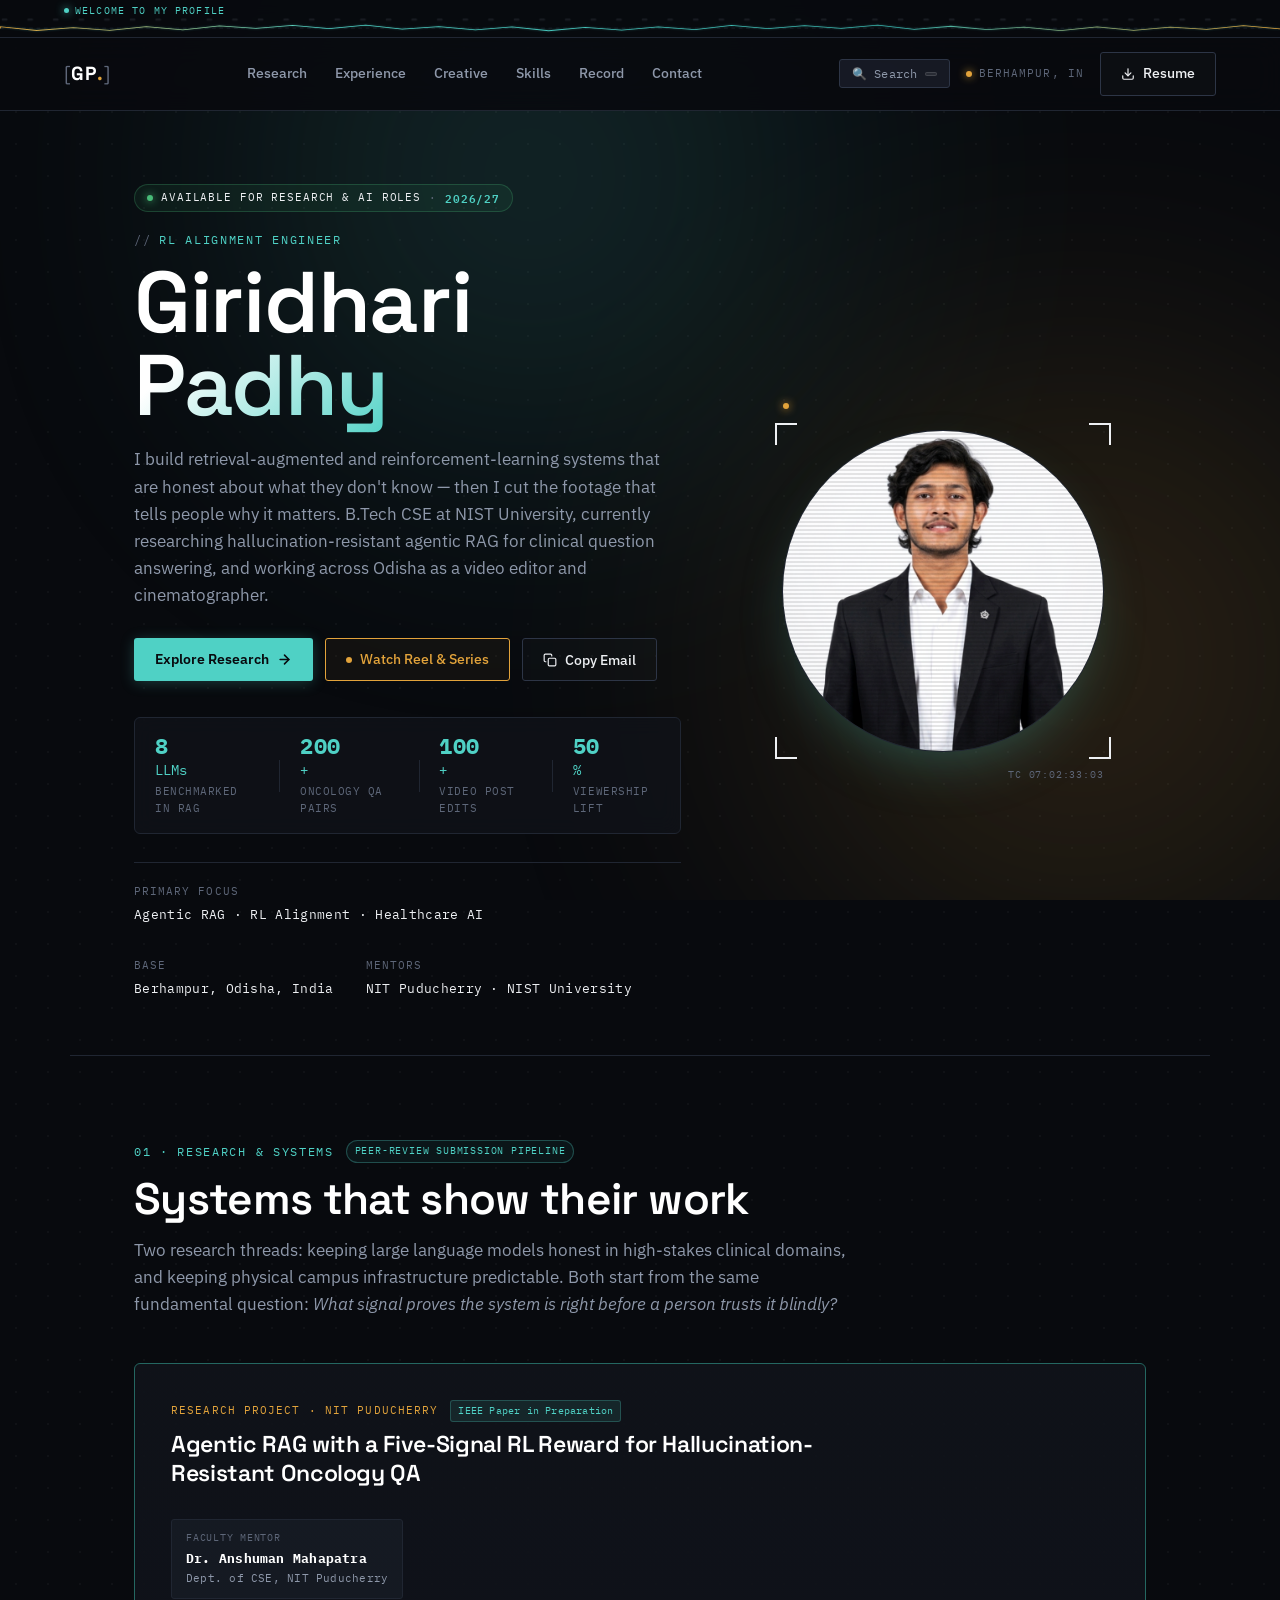
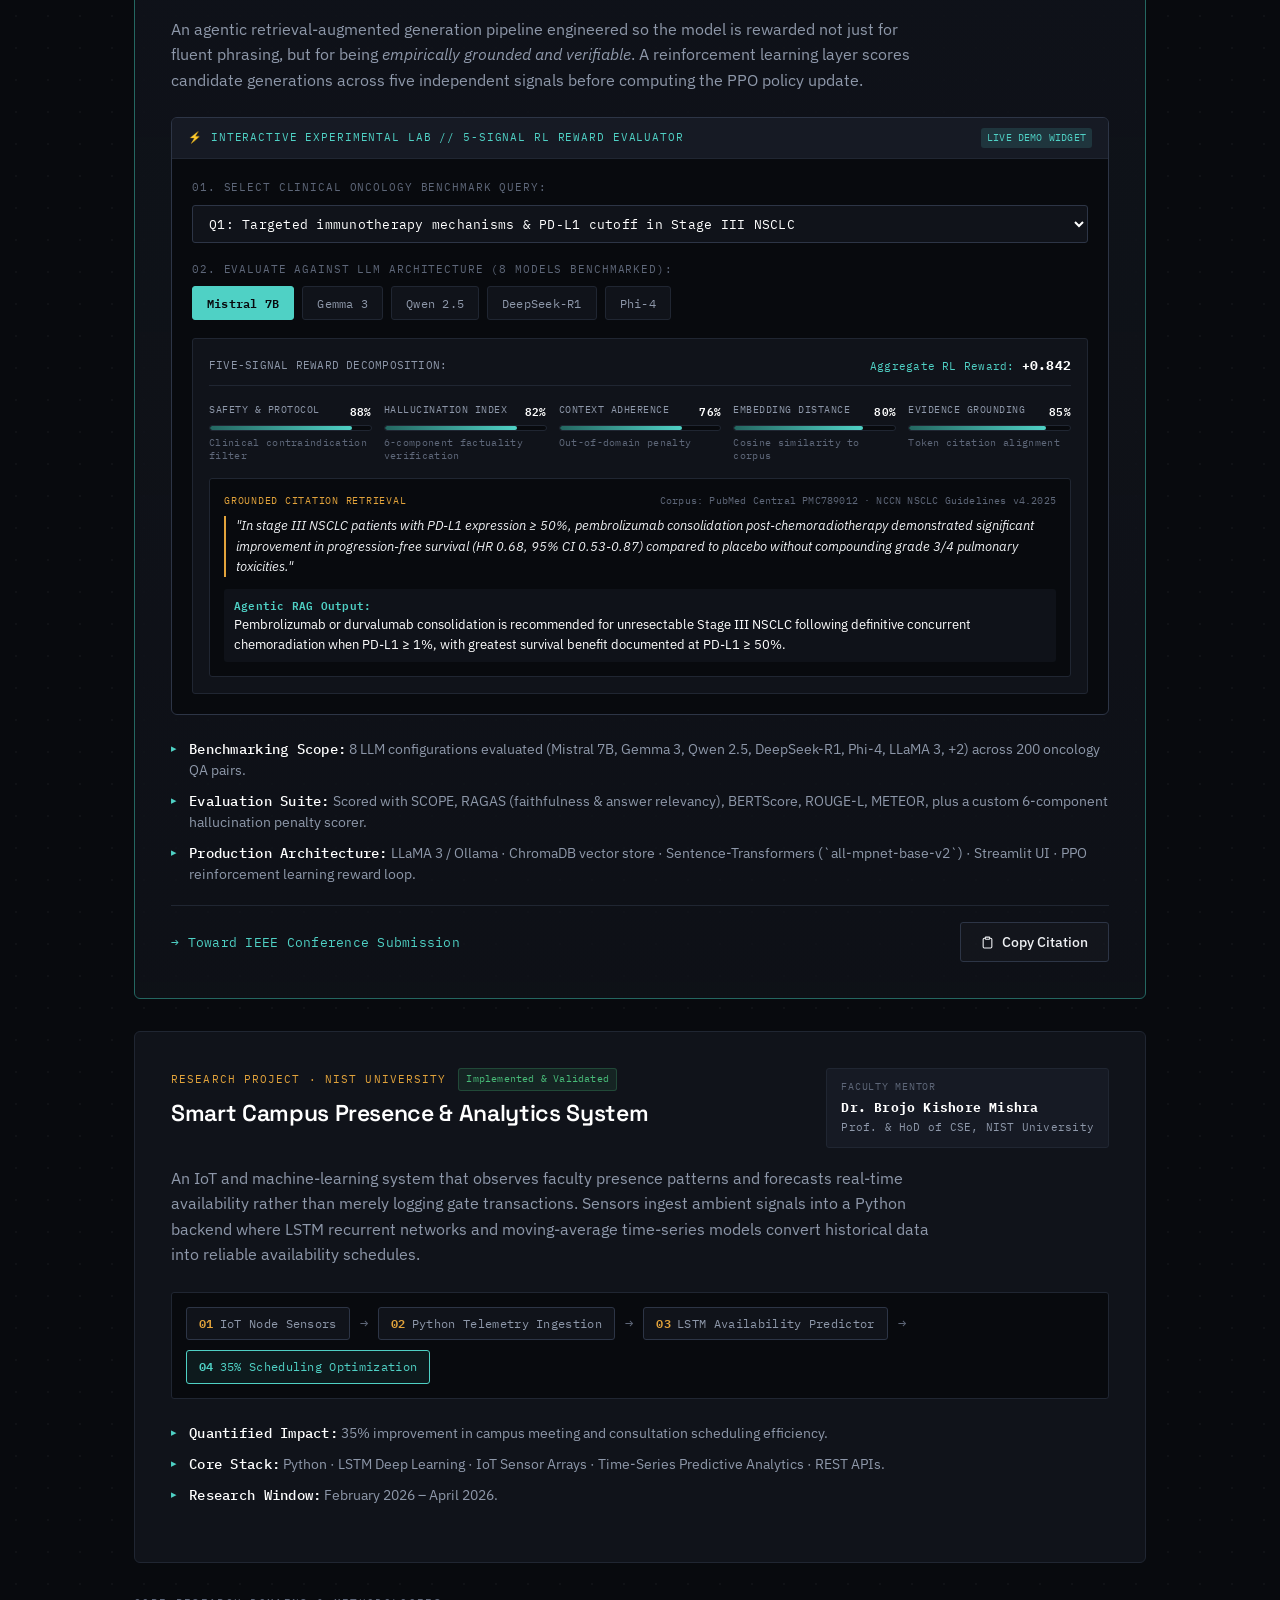
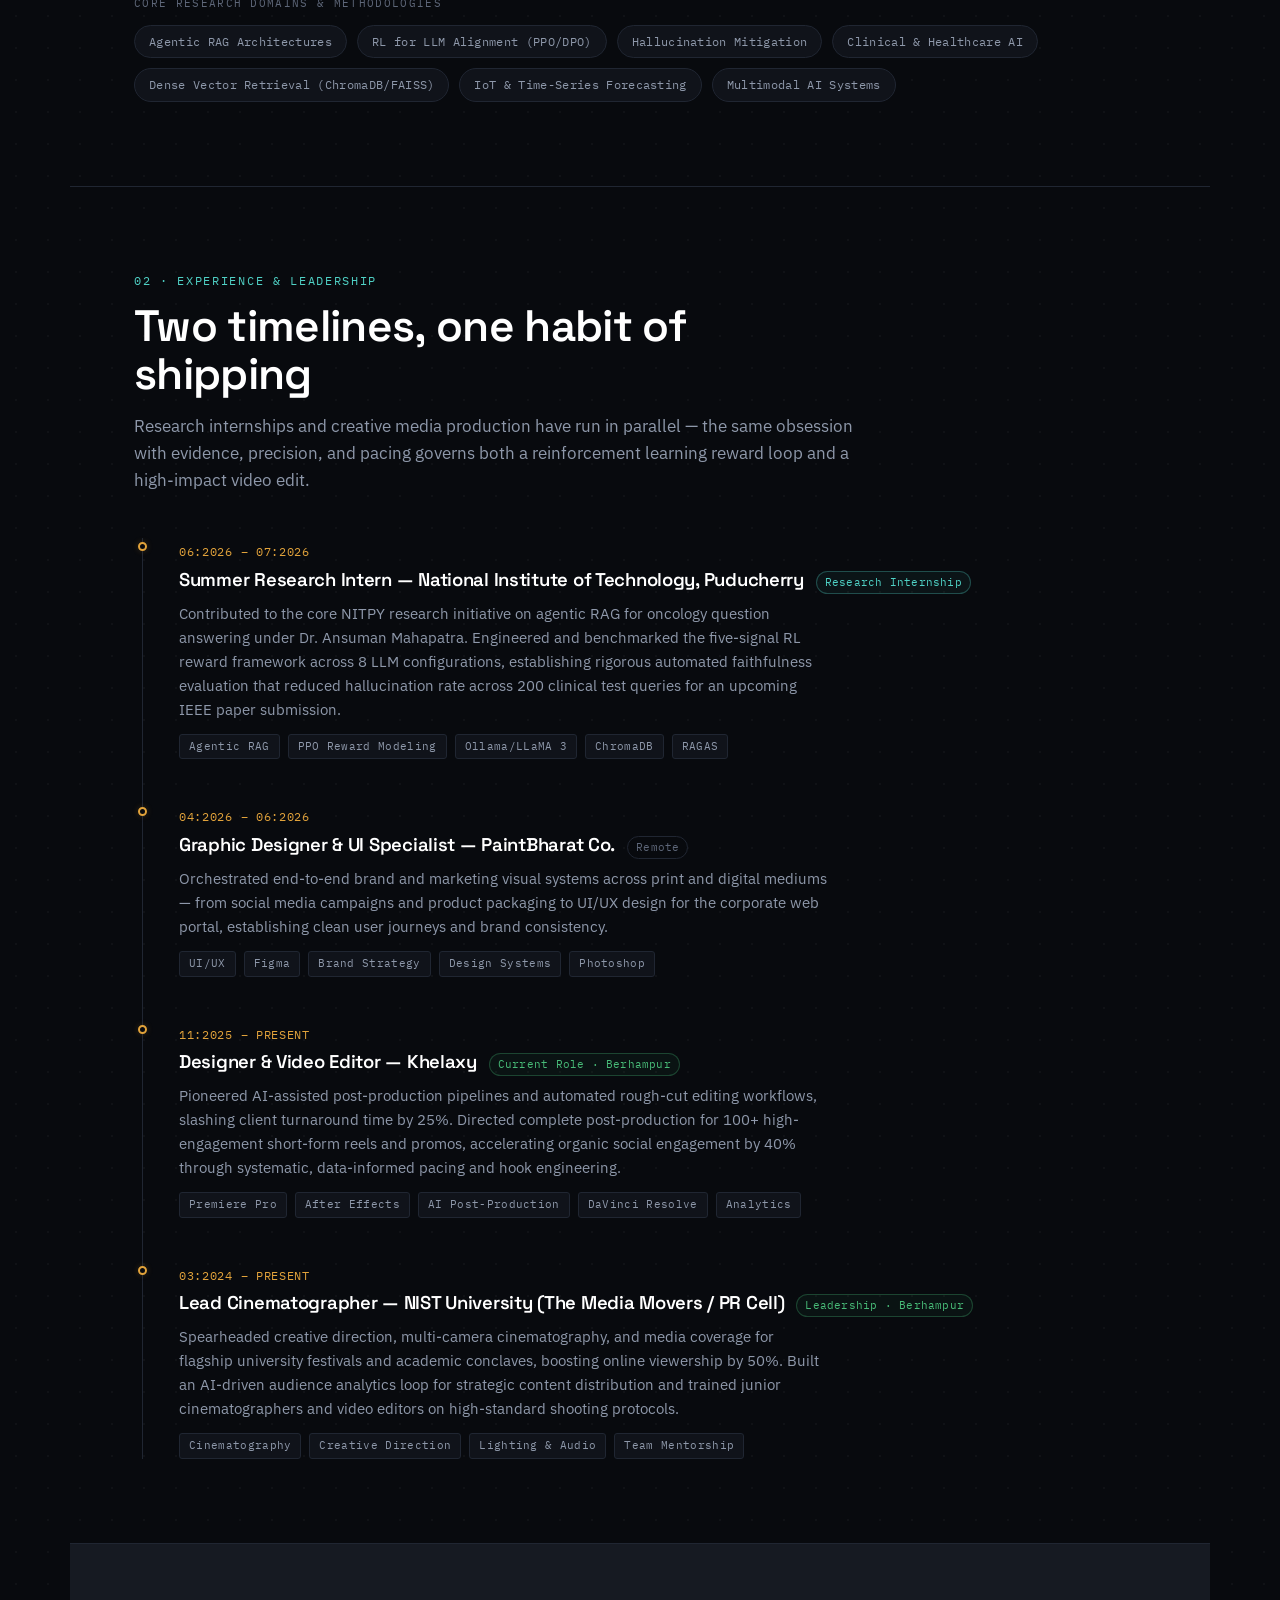
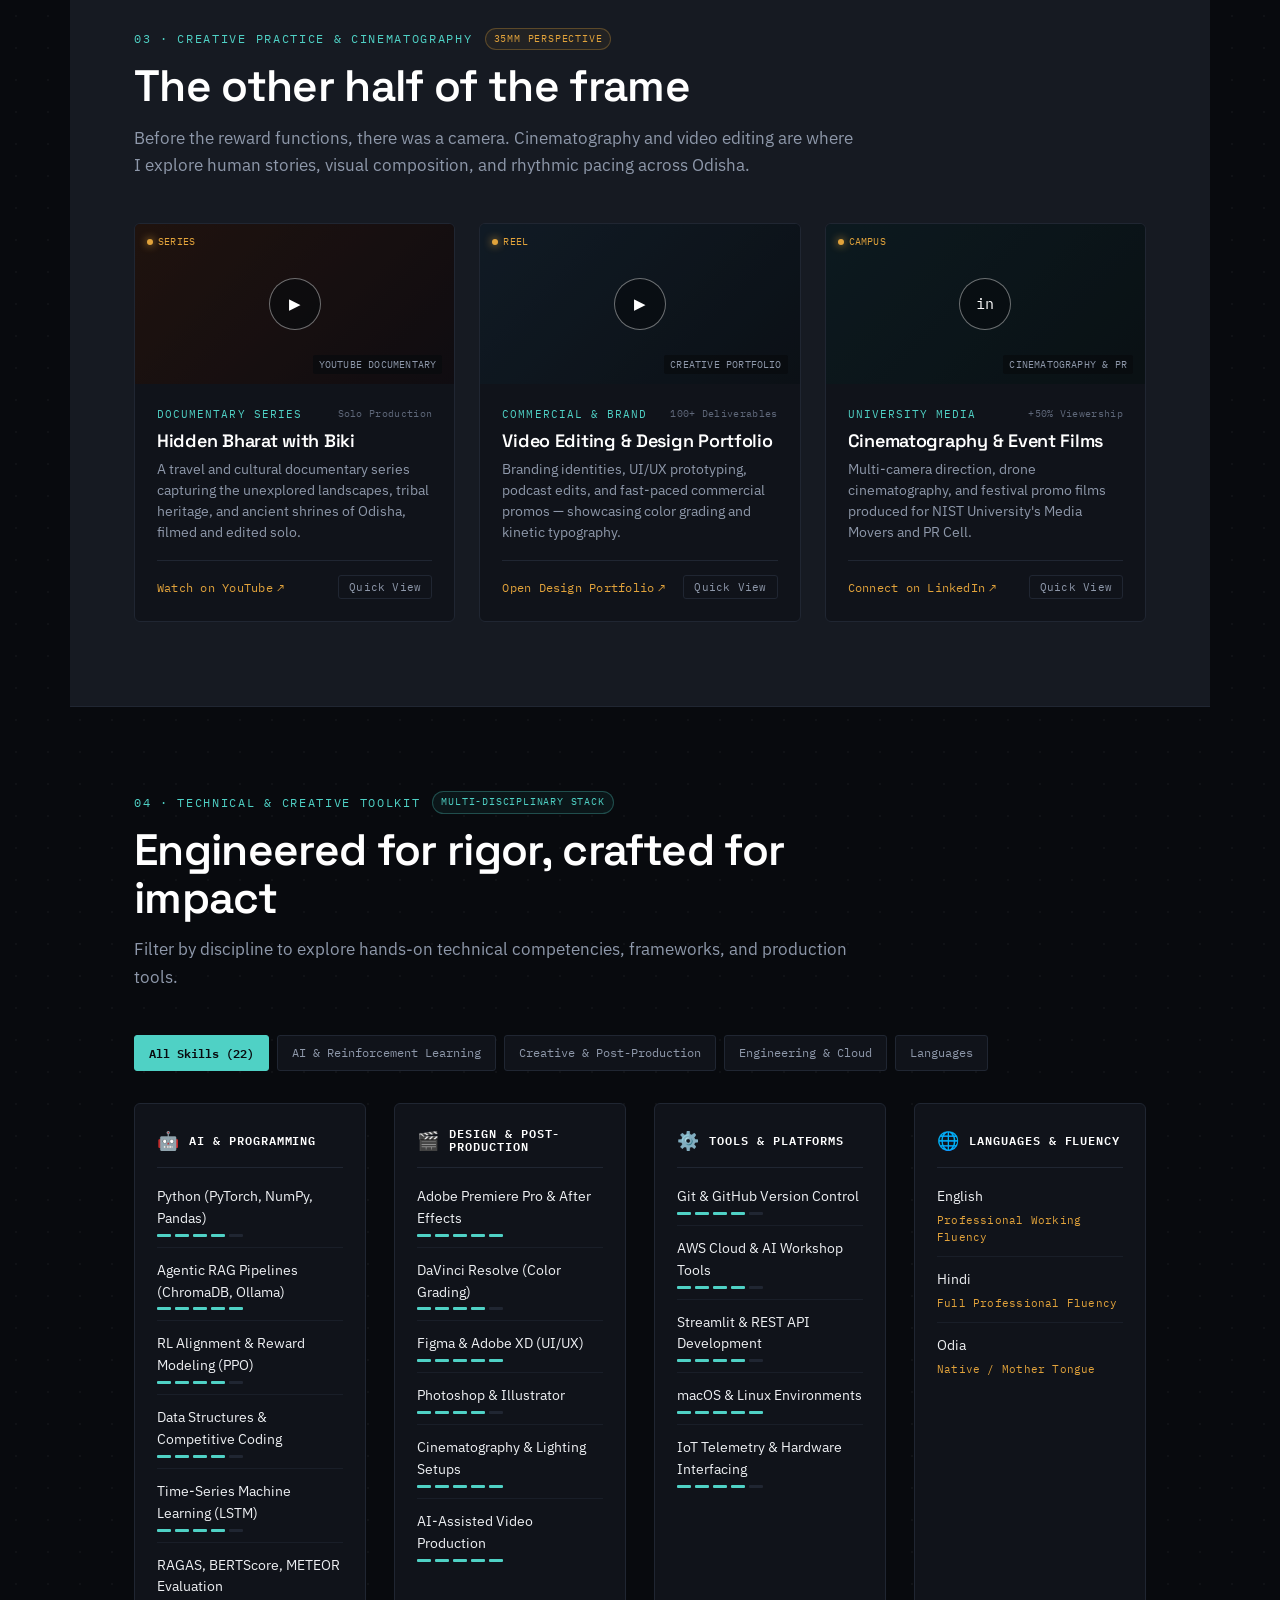
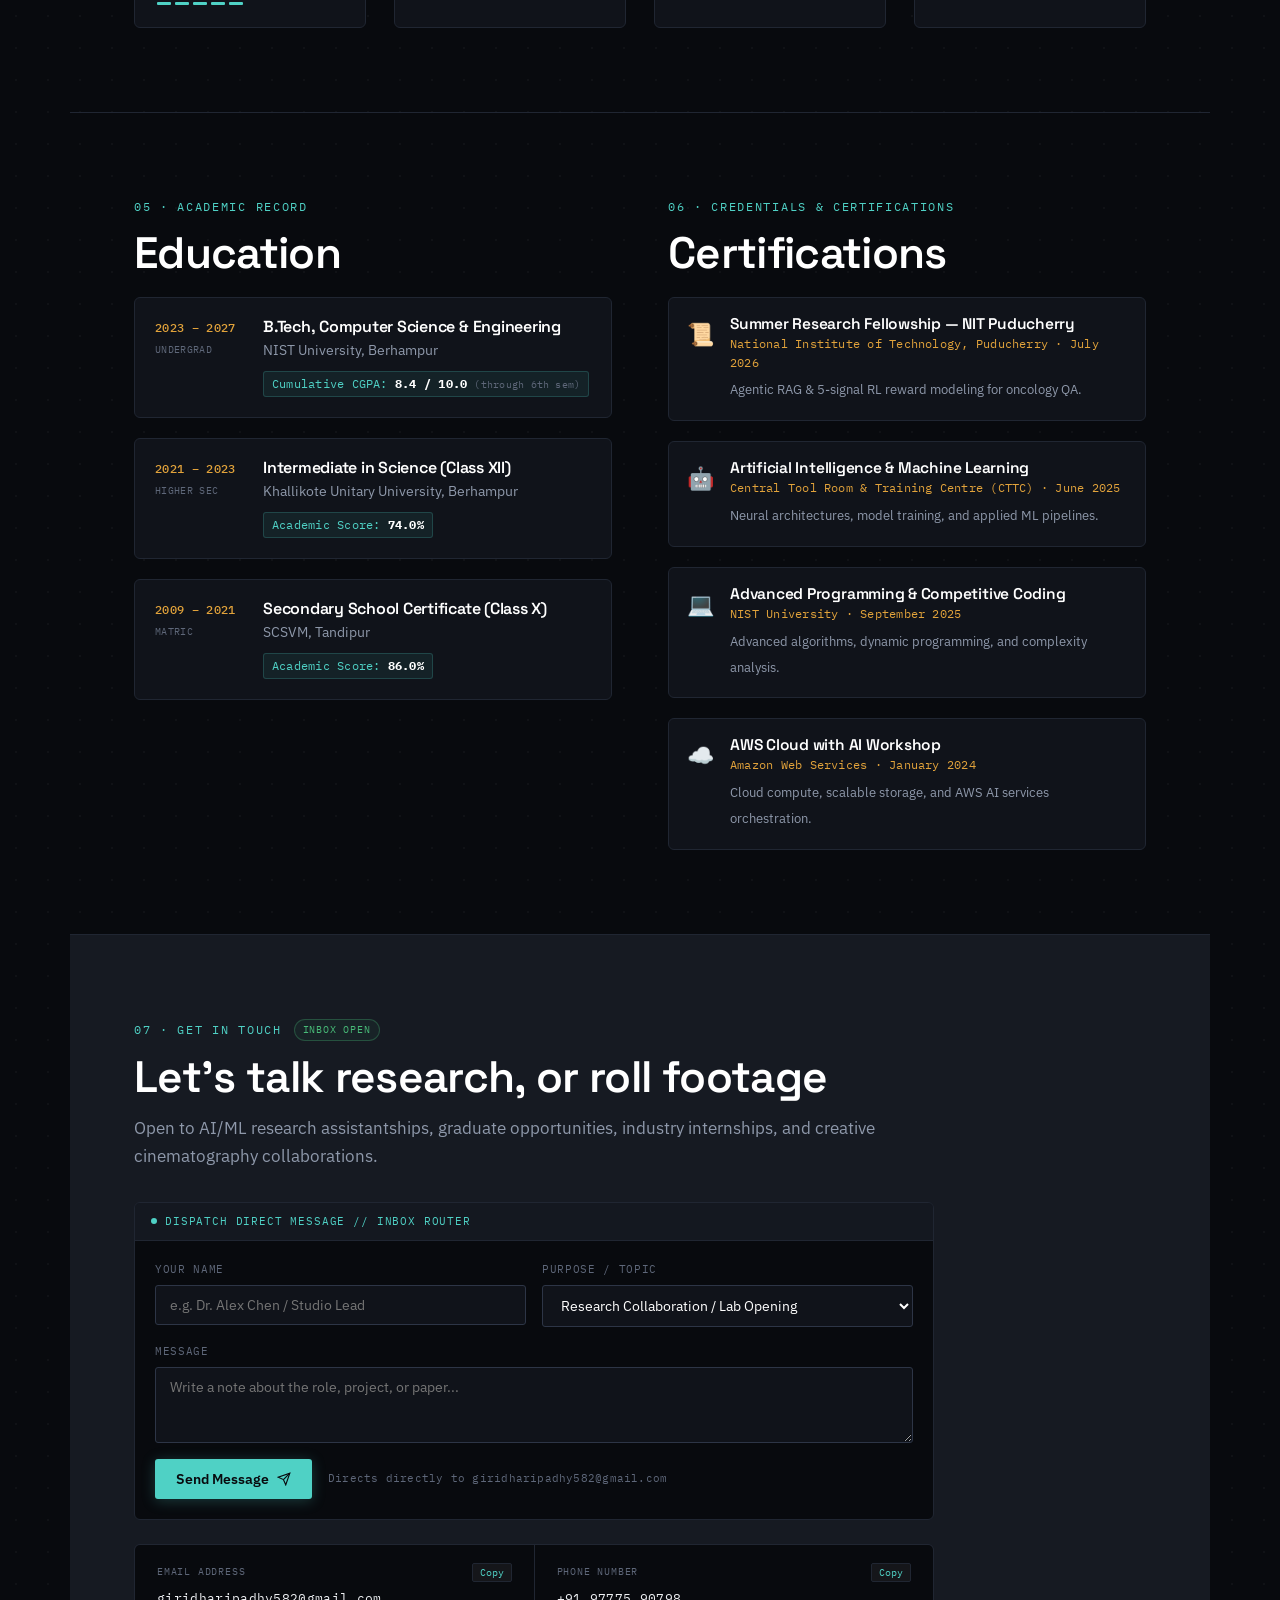
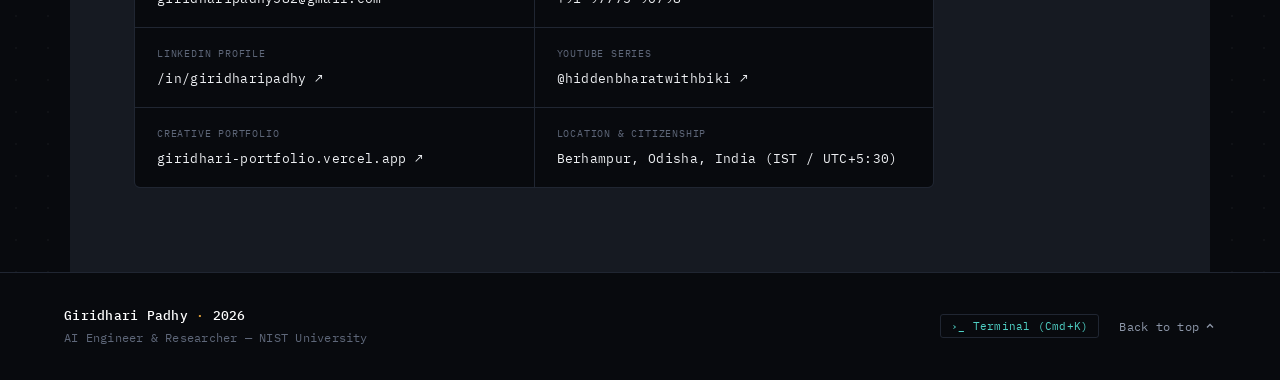
==== index.html @ f5f139c8 "Update index.html" ====
<!DOCTYPE html>
<html lang="en">
<head>
<meta charset="UTF-8">
<meta name="viewport" content="width=device-width, initial-scale=1.0">
<title>Giridhari Padhy — Agentic AI Researcher &amp; Visual Storyteller</title>
<meta name="description" content="Giridhari Padhy is an AI Researcher specializing in Hallucination-Resistant Agentic RAG and Reinforcement Learning alignment for oncology QA, alongside work as a cinematographer and video editor across Odisha.">
<meta name="keywords" content="Giridhari Padhy, AI Researcher, Agentic RAG, Reinforcement Learning, Oncology QA, Hallucination Resistance, Cinematographer, Video Editor, Hidden Bharat with Biki, NIST University, NIT Puducherry">
<meta name="author" content="Giridhari Padhy">

<!-- OpenGraph / Social Sharing -->
<meta property="og:type" content="website">
<meta property="og:title" content="Giridhari Padhy — AI Researcher &amp; Visual Storyteller">
<meta property="og:description" content="Agentic RAG & RL Alignment for Healthcare AI · Cinematography & Video Post-Production.">
<meta property="og:url" content="https://giridhari-portfolio.vercel.app/">
<meta property="og:image" content="assets/profile.jpg">

<!-- Twitter Card -->
<meta name="twitter:card" content="summary_large_image">
<meta name="twitter:title" content="Giridhari Padhy — AI Researcher &amp; Visual Storyteller">
<meta name="twitter:description" content="Agentic RAG & RL Alignment for Healthcare AI · Cinematography & Video Post-Production.">
<meta name="twitter:image" content="assets/profile.jpg">

<!-- SVG Favicon (Cinema Reel x Signal Wave Monogram) -->
<link rel="icon" type="image/svg+xml" href="data:image/svg+xml,%3Csvg xmlns='http://www.w3.org/2000/svg' viewBox='0 0 32 32'%3E%3Crect width='32' height='32' rx='6' fill='%230A0C10'/%3E%3Ccircle cx='16' cy='16' r='11' stroke='%23E2A33B' stroke-width='1.5' fill='none' stroke-dasharray='3 2'/%3E%3Cpath d='M8 16 Q12 8 16 16 T24 16' fill='none' stroke='%234FD1C5' stroke-width='2' stroke-linecap='round'/%3E%3Ccircle cx='16' cy='16' r='3' fill='%23E2A33B'/%3E%3C/svg%3E">

<link rel="preconnect" href="https://fonts.googleapis.com">
<link rel="preconnect" href="https://fonts.gstatic.com" crossorigin>
<link href="https://fonts.googleapis.com/css2?family=Space+Grotesk:wght@400;500;600;700&family=IBM+Plex+Sans:wght@400;500;600&family=IBM+Plex+Mono:wght@400;500;600&display=swap" rel="stylesheet">
<link rel="stylesheet" href="styles.css">

<!-- Structured Data (Schema.org Person) -->
<script type="application/ld+json">
{
  "@context": "https://schema.org",
  "@type": "Person",
  "name": "Giridhari Padhy",
  "jobTitle": "AI Researcher & Visual Storyteller",
  "affiliation": {
    "@type": "CollegeOrUniversity",
    "name": "NIST University"
  },
  "alumniOf": "NIST University",
  "url": "https://giridhari-portfolio.vercel.app/",
  "sameAs": [
    "https://linkedin.com/in/giridharipadhy",
    "https://youtube.com/@hiddenbharatwithbiki",
    "https://giridhari-portfolio.vercel.app/"
  ],
  "knowsAbout": [
    "Agentic RAG",
    "Reinforcement Learning from Human/Rule Feedback",
    "Trustworthy AI",
    "Clinical Question Answering",
    "Cinematography",
    "Video Post-Production"
  ]
}
</script>
</head>
<body>

<!-- ===== AMBIENT BACKGROUND GLOW ===== -->
<div class="ambient-glow" aria-hidden="true">
  <div class="glow-orb glow-orb--signal"></div>
  <div class="glow-orb glow-orb--reel"></div>
</div>

<!-- ===== SIGNAL STRIP (film-strip x RL reward-signal) ===== -->
<div class="signalstrip" aria-hidden="true" title="Real-time 5-signal RL reward waveform">
  <div class="signal-hud-meta mono">
    <span class="hud-live-tag"><span class="hud-pulse"></span> Welcome to My profile </span>
    <span class="hud-freq" id="hudFreq"></span>
  </div>
  <svg viewBox="0 0 1400 44" preserveAspectRatio="none" id="signalSvg">
    <defs>
      <linearGradient id="sigGrad" x1="0" y1="0" x2="1" y2="0">
        <stop offset="0%" stop-color="#E2A33B"/>
        <stop offset="25%" stop-color="#4FD1C5"/>
        <stop offset="70%" stop-color="#38B2AC"/>
        <stop offset="100%" stop-color="#E2A33B"/>
      </linearGradient>
      <pattern id="filmPerforations" width="28" height="8" patternUnits="userSpaceOnUse">
        <rect x="2" y="1" width="6" height="5" rx="1" fill="#23272F" />
      </pattern>
    </defs>
    <rect x="0" y="0" width="1400" height="8" fill="url(#filmPerforations)" opacity="0.6"/>
    <line x1="0" y1="24" x2="1400" y2="24" class="signal-base"/>
    <path id="signalPath" class="signal-wave" d=""/>
  </svg>
</div>

<!-- ===== NAV ===== -->
<header class="nav" id="mainNav">
  <a href="#top" class="nav-mark">
    <span class="mark-brackets">[</span>GP<span class="nav-mark-dot">.</span><span class="mark-brackets">]</span>
  </a>
  <nav class="nav-links" id="navLinks" aria-label="Main Navigation">
    <a href="#research" class="nav-link">Research</a>
    <a href="#experience" class="nav-link">Experience</a>
    <a href="#creative" class="nav-link">Creative</a>
    <a href="#skills" class="nav-link">Skills</a>
    <a href="#education" class="nav-link">Record</a>
    <a href="#contact" class="nav-link">Contact</a>
  </nav>
  <div class="nav-right">
    <button class="terminal-trigger-btn mono" id="openTerminalBtn" aria-label="Open Command Console (Cmd+K)">
      <span class="term-icon">🔍</span> <span class="term-label">Search</span> <kbd class="kbd-badge"></kbd>
    </button>
    <div class="rec-tag"><span class="rec-dot"></span>BERHAMPUR, IN</div>
    <a class="btn btn-ghost" id="resumeBtn" href="assets/Giridhari_Padhy_Resume.pdf" download="Giridhari_Padhy_Resume.pdf">
      <svg width="14" height="14" viewBox="0 0 24 24" fill="none" stroke="currentColor" stroke-width="2" stroke-linecap="round" stroke-linejoin="round" class="btn-icon"><path d="M21 15v4a2 2 0 0 1-2 2H5a2 2 0 0 1-2-2v-4"/><polyline points="7 10 12 15 17 10"/><line x1="12" y1="15" x2="12" y2="3"/></svg>
      Resume
    </a>
  </div>
  <button class="nav-toggle" id="navToggle" aria-label="Toggle navigation menu" aria-expanded="false">
    <span></span><span></span><span></span>
  </button>
</header>

<main id="top">

  <!-- ===== HERO ===== -->
  <section class="hero">
    <div class="hero-grid">
      <div class="hero-copy reveal">
        <div class="hero-status-pill mono">
          <span class="status-indicator"></span>
          <span>AVAILABLE FOR RESEARCH &amp; AI ROLES</span>
          <span class="pill-divider">·</span>
          <span class="pill-focus">2026/27</span>
        </div>
        
        <p class="eyebrow mono">
          <span class="eyebrow-prefix">//</span> 
          <span id="roleRotator" class="role-rotator">AGENTIC AI RESEARCHER</span>
        </p>

        <h1 class="hero-name">Giridhari<br><span class="hero-name-gradient">Padhy</span></h1>
        
        <p class="hero-bio">
          I build retrieval-augmented and reinforcement-learning systems that are honest about what they don't know —
          then I cut the footage that tells people why it matters. B.Tech CSE at NIST University, currently
          researching hallucination-resistant agentic RAG for clinical question answering, and working across
          Odisha as a video editor and cinematographer.
        </p>

        <div class="hero-actions">
          <a href="#research" class="btn btn-primary">
            <span>Explore Research</span>
            <svg width="15" height="15" viewBox="0 0 24 24" fill="none" stroke="currentColor" stroke-width="2.5" stroke-linecap="round" stroke-linejoin="round"><line x1="5" y1="12" x2="19" y2="12"></line><polyline points="12 5 19 12 12 19"></polyline></svg>
          </a>
          <a href="#creative" class="btn btn-outline">
            <span class="btn-reel-dot"></span>
            <span>Watch Reel &amp; Series</span>
          </a>
          <button class="btn btn-ghost copy-btn" data-copy="giridharipadhy582@gmail.com" aria-label="Copy email address">
            <svg width="14" height="14" viewBox="0 0 24 24" fill="none" stroke="currentColor" stroke-width="2" stroke-linecap="round" stroke-linejoin="round"><rect x="9" y="9" width="13" height="13" rx="2" ry="2"></rect><path d="M5 15H4a2 2 0 0 1-2-2V4a2 2 0 0 1 2-2h9a2 2 0 0 1 2 2v1"></path></svg>
            <span>Copy Email</span>
          </button>
        </div>

        <!-- Key Metrics Strip with Counter Animation -->
        <div class="hero-metrics-bar">
          <div class="metric-card">
            <span class="metric-num mono" data-target="8">0</span><span class="metric-suffix"> LLMs</span>
            <span class="metric-label mono">Benchmarked in RAG</span>
          </div>
          <div class="metric-divider"></div>
          <div class="metric-card">
            <span class="metric-num mono" data-target="200">0</span><span class="metric-suffix">+</span>
            <span class="metric-label mono">Oncology QA Pairs</span>
          </div>
          <div class="metric-divider"></div>
          <div class="metric-card">
            <span class="metric-num mono" data-target="100">0</span><span class="metric-suffix">+</span>
            <span class="metric-label mono">Video Post Edits</span>
          </div>
          <div class="metric-divider"></div>
          <div class="metric-card">
            <span class="metric-num mono" data-target="50">0</span><span class="metric-suffix">%</span>
            <span class="metric-label mono">Viewership Lift</span>
          </div>
        </div>

        <dl class="hero-stats mono">
          <div><dt>Primary Focus</dt><dd>Agentic RAG · RL Alignment · Healthcare AI</dd></div>
          <div><dt>Base</dt><dd>Berhampur, Odisha, India</dd></div>
          <div><dt>Mentors</dt><dd>NIT Puducherry · NIST University</dd></div>
        </dl>
      </div>

      <div class="hero-frame reveal">
        <div class="frame-corners">
          <div class="frame-hud-header mono">
            <span class="hud-rec"><span class="rec-dot"></span></span>
            <span class="hud-iso"></span>
          </div>
          <div class="img-wrapper">
            <img src="assets/profile.jpg" alt="Portrait of Giridhari Padhy — AI Researcher and Cinematographer" width="575" height="580" loading="eager">
            <div class="scanline-overlay" aria-hidden="true"></div>
          </div>
          <span class="corner tl"></span><span class="corner tr"></span>
          <span class="corner bl"></span><span class="corner br"></span>
          <div class="frame-hud-footer mono">
            <span class="frame-tag"></span>
            <span class="frame-timecode" id="heroTimecode">TC 00:24:18:02</span>
          </div>
        </div>
      </div>
    </div>
  </section>

  <!-- ===== RESEARCH ===== -->
  <section id="research" class="section">
    <div class="section-head reveal">
      <div class="badge-row">
        <span class="eyebrow mono">01 · RESEARCH &amp; SYSTEMS</span>
        <span class="hud-pill mono">PEER-REVIEW SUBMISSION PIPELINE</span>
      </div>
      <h2>Systems that show their work</h2>
      <p class="section-lede">
        Two research threads: keeping large language models honest in high-stakes clinical domains, and
        keeping physical campus infrastructure predictable. Both start from the same fundamental question:
        <em>What signal proves the system is right before a person trusts it blindly?</em>
      </p>
    </div>

    <!-- Flagship Project Card with Interactive Lab -->
    <article class="project-card flagship reveal" id="oncologyRagLab">
      <div class="project-head">
        <div>
          <div class="card-tag-row">
            <span class="mono project-kind">RESEARCH PROJECT · NIT PUDUCHERRY</span>
            <span class="status-badge mono">IEEE Paper in Preparation</span>
          </div>
          <h3>Agentic RAG with a Five-Signal RL Reward for Hallucination-Resistant Oncology QA</h3>
        </div>
        <div class="mentor-box mono">
          <span class="mentor-label">Faculty Mentor</span>
          <strong>Dr. Anshuman Mahapatra</strong>
          <span>Dept. of CSE, NIT Puducherry</span>
        </div>
      </div>

      <p class="project-desc">
        An agentic retrieval-augmented generation pipeline engineered so the model is rewarded not just for fluent phrasing,
        but for being <em>empirically grounded and verifiable</em>. A reinforcement learning layer scores candidate generations
        across five independent signals before computing the PPO policy update.
      </p>

      <!-- INTERACTIVE RESEARCH LAB WIDGET -->
      <div class="research-lab-widget" aria-label="Interactive 5-Signal Oncology RAG Simulator">
        <div class="lab-header">
          <div class="lab-title mono">
            <span class="terminal-symbol">⚡</span>
            <span>INTERACTIVE EXPERIMENTAL LAB // 5-SIGNAL RL REWARD EVALUATOR</span>
          </div>
          <span class="lab-badge mono">LIVE DEMO WIDGET</span>
        </div>

        <div class="lab-body">
          <!-- Step 1: Select Clinical Query -->
          <div class="lab-control-group">
            <label for="querySelect" class="lab-label mono">01. Select Clinical Oncology Benchmark Query:</label>
            <div class="select-wrapper">
              <select id="querySelect" class="lab-select mono">
                <option value="nsclc">Q1: Targeted immunotherapy mechanisms & PD-L1 cutoff in Stage III NSCLC</option>
                <option value="folfox">Q2: Comparative neurotoxicity profiles of FOLFOX vs FOLFIRI in Colorectal Cancer</option>
                <option value="brca">Q3: Synthetic lethality and PARP inhibitor sensitivity in BRCA1/2-deficient ovarian cancer</option>
              </select>
            </div>
          </div>

          <!-- Step 2: Select LLM Architecture -->
          <div class="lab-control-group">
            <span class="lab-label mono">02. Evaluate Against LLM Architecture (8 Models Benchmarked):</span>
            <div class="model-tabs" role="tablist" id="modelTabs">
              <button class="model-tab active mono" data-model="mistral" role="tab" aria-selected="true">Mistral 7B</button>
              <button class="model-tab mono" data-model="gemma" role="tab" aria-selected="false">Gemma 3</button>
              <button class="model-tab mono" data-model="qwen" role="tab" aria-selected="false">Qwen 2.5</button>
              <button class="model-tab mono" data-model="deepseek" role="tab" aria-selected="false">DeepSeek-R1</button>
              <button class="model-tab mono" data-model="phi" role="tab" aria-selected="false">Phi-4</button>
            </div>
          </div>

          <!-- Step 3: Real-Time Signal Meters -->
          <div class="signals-eval-container">
            <div class="signals-headline mono">
              <span>FIVE-SIGNAL REWARD DECOMPOSITION:</span>
              <span class="composite-score" id="compositeScore">Aggregate RL Reward: <strong>+0.842</strong></span>
            </div>

            <div class="signal-grid mono" id="signalsGrid">
              <div class="signal-chip" data-sig="safety">
                <div class="sig-meta">
                  <span class="signal-label">Safety &amp; Protocol</span>
                  <span class="sig-val" id="val-safety">88%</span>
                </div>
                <span class="signal-bar"><i id="bar-safety" style="--v: 88%"></i></span>
                <span class="sig-desc">Clinical contraindication filter</span>
              </div>
              <div class="signal-chip" data-sig="hallucination">
                <div class="sig-meta">
                  <span class="signal-label">Hallucination Index</span>
                  <span class="sig-val" id="val-hallucination">82%</span>
                </div>
                <span class="signal-bar"><i id="bar-hallucination" style="--v: 82%"></i></span>
                <span class="sig-desc">6-component factuality verification</span>
              </div>
              <div class="signal-chip" data-sig="ooc">
                <div class="sig-meta">
                  <span class="signal-label">Context Adherence</span>
                  <span class="sig-val" id="val-ooc">76%</span>
                </div>
                <span class="signal-bar"><i id="bar-ooc" style="--v: 76%"></i></span>
                <span class="sig-desc">Out-of-domain penalty</span>
              </div>
              <div class="signal-chip" data-sig="embedding">
                <div class="sig-meta">
                  <span class="signal-label">Embedding Distance</span>
                  <span class="sig-val" id="val-embedding">80%</span>
                </div>
                <span class="signal-bar"><i id="bar-embedding" style="--v: 80%"></i></span>
                <span class="sig-desc">Cosine similarity to corpus</span>
              </div>
              <div class="signal-chip" data-sig="grounding">
                <div class="sig-meta">
                  <span class="signal-label">Evidence Grounding</span>
                  <span class="sig-val" id="val-grounding">85%</span>
                </div>
                <span class="signal-bar"><i id="bar-grounding" style="--v: 85%"></i></span>
                <span class="sig-desc">Token citation alignment</span>
              </div>
            </div>

            <!-- Grounded Evidence & Generated Output Box -->
            <div class="evidence-preview-box">
              <div class="evidence-header mono">
                <span class="badge-evidence">GROUNDED CITATION RETRIEVAL</span>
                <span class="evidence-corpus" id="corpusSource">Corpus: PubMed Central / NCCN Oncology Guidelines</span>
              </div>
              <p class="evidence-text" id="evidenceText">
                "In stage III NSCLC patients with PD-L1 expression ≥ 50%, pembrolizumab consolidation post-chemoradiotherapy demonstrated significant improvement in progression-free survival (HR 0.68, 95% CI 0.53-0.87) compared to placebo without compounding grade 3/4 pulmonary toxicities."
              </p>
              <div class="model-response-line">
                <span class="mono response-tag">Agentic RAG Output:</span>
                <span id="ragResponse" class="response-text">
                  Pembrolizumab or durvalumab consolidation is recommended for unresectable Stage III NSCLC following definitive concurrent chemoradiation when PD-L1 ≥ 1%, with the greatest benefit observed at PD-L1 ≥ 50%.
                </span>
              </div>
            </div>
          </div>
        </div>
      </div>

      <ul class="project-facts">
        <li><span class="mono">Benchmarking Scope:</span> 8 LLM configurations evaluated (Mistral 7B, Gemma 3, Qwen 2.5, DeepSeek-R1, Phi-4, LLaMA 3, +2) across 200 oncology QA pairs.</li>
        <li><span class="mono">Evaluation Suite:</span> Scored with SCOPE, RAGAS (faithfulness & answer relevancy), BERTScore, ROUGE-L, METEOR, plus a custom 6-component hallucination penalty scorer.</li>
        <li><span class="mono">Production Architecture:</span> LLaMA 3 / Ollama · ChromaDB vector store · Sentence-Transformers (`all-mpnet-base-v2`) · Streamlit UI · PPO reinforcement learning reward loop.</li>
      </ul>
      
      <div class="card-footer-actions">
        <span class="project-status mono">→ Toward IEEE Conference Submission</span>
        <button class="btn btn-ghost copy-btn" data-copy="Agentic RAG with a Five-Signal RL Reward for Hallucination-Resistant Oncology QA (Giridhari Padhy, Mentor: Dr. Ansuman Mahapatra, NIT Puducherry)">
          <svg width="13" height="13" viewBox="0 0 24 24" fill="none" stroke="currentColor" stroke-width="2"><path d="M16 4h2a2 2 0 0 1 2 2v14a2 2 0 0 1-2 2H6a2 2 0 0 1-2-2V6a2 2 0 0 1 2-2h2"></path><rect x="8" y="2" width="8" height="4" rx="1" ry="1"></rect></svg>
          <span>Copy Citation</span>
        </button>
      </div>
    </article>

    <!-- Second Research Project: Smart Campus Presence & Analytics -->
    <article class="project-card reveal">
      <div class="project-head">
        <div>
          <div class="card-tag-row">
            <span class="mono project-kind">RESEARCH PROJECT · NIST UNIVERSITY</span>
            <span class="status-badge status-badge--success mono">Implemented &amp; Validated</span>
          </div>
          <h3>Smart Campus Presence &amp; Analytics System</h3>
        </div>
        <div class="mentor-box mono">
          <span class="mentor-label">Faculty Mentor</span>
          <strong>Dr. Brojo Kishore Mishra</strong>
          <span>Prof. & HoD of CSE, NIST University</span>
        </div>
      </div>
      
      <p class="project-desc">
        An IoT and machine-learning system that observes faculty presence patterns and forecasts real-time availability
        rather than merely logging gate transactions. Sensors ingest ambient signals into a Python backend where LSTM
        recurrent networks and moving-average time-series models convert historical data into reliable availability schedules.
      </p>

      <!-- Architecture Pipeline Chips -->
      <div class="pipeline-flow mono" aria-label="System Pipeline">
        <div class="pipe-step"><span>01</span> IoT Node Sensors</div>
        <div class="pipe-arrow">→</div>
        <div class="pipe-step"><span>02</span> Python Telemetry Ingestion</div>
        <div class="pipe-arrow">→</div>
        <div class="pipe-step"><span>03</span> LSTM Availability Predictor</div>
        <div class="pipe-arrow">→</div>
        <div class="pipe-step highlight"><span>04</span> 35% Scheduling Optimization</div>
      </div>

      <ul class="project-facts">
        <li><span class="mono">Quantified Impact:</span> 35% improvement in campus meeting and consultation scheduling efficiency.</li>
        <li><span class="mono">Core Stack:</span> Python · LSTM Deep Learning · IoT Sensor Arrays · Time-Series Predictive Analytics · REST APIs.</li>
        <li><span class="mono">Research Window:</span> February 2026 – April 2026.</li>
      </ul>
    </article>

    <!-- Research Interests Tags -->
    <div class="interests reveal">
      <p class="mono eyebrow-small">Core Research Domains &amp; Methodologies</p>
      <div class="tag-row mono">
        <span class="tag-pill">Agentic RAG Architectures</span>
        <span class="tag-pill">RL for LLM Alignment (PPO/DPO)</span>
        <span class="tag-pill">Hallucination Mitigation</span>
        <span class="tag-pill">Clinical &amp; Healthcare AI</span>
        <span class="tag-pill">Dense Vector Retrieval (ChromaDB/FAISS)</span>
        <span class="tag-pill">IoT &amp; Time-Series Forecasting</span>
        <span class="tag-pill">Multimodal AI Systems</span>
      </div>
    </div>
  </section>

  <!-- ===== EXPERIENCE ===== -->
  <section id="experience" class="section">
    <div class="section-head reveal">
      <p class="eyebrow mono">02 · EXPERIENCE &amp; LEADERSHIP</p>
      <h2>Two timelines, one habit of shipping</h2>
      <p class="section-lede">
        Research internships and creative media production have run in parallel — the same obsession
        with evidence, precision, and pacing governs both a reinforcement learning reward loop and a high-impact video edit.
      </p>
    </div>

    <ol class="timeline reveal">
      <li class="timeline-item">
        <div class="timeline-badge mono">06:2026 – 07:2026</div>
        <div class="tl-body">
          <div class="tl-head">
            <h3>Summer Research Intern — National Institute of Technology, Puducherry</h3>
            <span class="mono tl-tag tl-tag--research">Research Internship</span>
          </div>
          <p>
            Contributed to the core NITPY research initiative on agentic RAG for oncology question answering under Dr. Ansuman Mahapatra.
            Engineered and benchmarked the five-signal RL reward framework across 8 LLM configurations, establishing rigorous automated
            faithfulness evaluation that reduced hallucination rate across 200 clinical test queries for an upcoming IEEE paper submission.
          </p>
          <div class="tl-skills mono">
            <span>Agentic RAG</span><span>PPO Reward Modeling</span><span>Ollama/LLaMA 3</span><span>ChromaDB</span><span>RAGAS</span>
          </div>
        </div>
      </li>

      <li class="timeline-item">
        <div class="timeline-badge mono">04:2026 – 06:2026</div>
        <div class="tl-body">
          <div class="tl-head">
            <h3>Graphic Designer &amp; UI Specialist — PaintBharat Co.</h3>
            <span class="mono tl-tag">Remote</span>
          </div>
          <p>
            Orchestrated end-to-end brand and marketing visual systems across print and digital mediums — from social media campaigns
            and product packaging to UI/UX design for the corporate web portal, establishing clean user journeys and brand consistency.
          </p>
          <div class="tl-skills mono">
            <span>UI/UX</span><span>Figma</span><span>Brand Strategy</span><span>Design Systems</span><span>Photoshop</span>
          </div>
        </div>
      </li>

      <li class="timeline-item">
        <div class="timeline-badge mono">11:2025 – PRESENT</div>
        <div class="tl-body">
          <div class="tl-head">
            <h3>Designer &amp; Video Editor — Khelaxy</h3>
            <span class="mono tl-tag tl-tag--active">Current Role · Berhampur</span>
          </div>
          <p>
            Pioneered AI-assisted post-production pipelines and automated rough-cut editing workflows, slashing client turnaround time by 25%.
            Directed complete post-production for 100+ high-engagement short-form reels and promos, accelerating organic social engagement by 40%
            through systematic, data-informed pacing and hook engineering.
          </p>
          <div class="tl-skills mono">
            <span>Premiere Pro</span><span>After Effects</span><span>AI Post-Production</span><span>DaVinci Resolve</span><span>Analytics</span>
          </div>
        </div>
      </li>

      <li class="timeline-item">
        <div class="timeline-badge mono">03:2024 – PRESENT</div>
        <div class="tl-body">
          <div class="tl-head">
            <h3>Lead Cinematographer — NIST University (The Media Movers / PR Cell)</h3>
            <span class="mono tl-tag tl-tag--active">Leadership · Berhampur</span>
          </div>
          <p>
            Spearheaded creative direction, multi-camera cinematography, and media coverage for flagship university festivals and academic conclaves,
            boosting online viewership by 50%. Built an AI-driven audience analytics loop for strategic content distribution and trained junior
            cinematographers and video editors on high-standard shooting protocols.
          </p>
          <div class="tl-skills mono">
            <span>Cinematography</span><span>Creative Direction</span><span>Lighting & Audio</span><span>Team Mentorship</span>
          </div>
        </div>
      </li>
    </ol>
  </section>

  <!-- ===== CREATIVE PRACTICE ===== -->
  <section id="creative" class="section creative-section">
    <div class="section-head reveal">
      <div class="badge-row">
        <p class="eyebrow mono">03 · CREATIVE PRACTICE &amp; CINEMATOGRAPHY</p>
        <span class="hud-pill hud-pill--warm mono">35MM PERSPECTIVE</span>
      </div>
      <h2>The other half of the frame</h2>
      <p class="section-lede">
        Before the reward functions, there was a camera. Cinematography and video editing are where I explore human stories,
        visual composition, and rhythmic pacing across Odisha.
      </p>
    </div>

    <!-- Interactive Creative Reels Grid -->
    <div class="reel-grid reveal">
      <!-- Card 1: Hidden Bharat with Biki (YouTube Series) -->
      <div class="reel-card" data-category="youtube">
        <div class="reel-thumb reel-thumb--youtube">
          <div class="reel-thumb-overlay">
            <span class="hud-rec-tag mono"><span class="rec-dot"></span>SERIES</span>
            <button class="play-action-btn" data-video-type="youtube" data-video-title="Hidden Bharat with Biki" data-video-desc="A travel and documentary cultural series documenting the unexplored architectural heritage, folklore, and hidden corners of Odisha." data-video-url="https://youtube.com/@hiddenbharatwithbiki" aria-label="Play Hidden Bharat Preview">
              <span class="play-icon">▶</span>
            </button>
          </div>
          <div class="thumb-badge mono">YOUTUBE DOCUMENTARY</div>
        </div>
        <div class="reel-info">
          <div class="reel-meta mono">
            <span class="reel-kind">DOCUMENTARY SERIES</span>
            <span class="reel-episodes">Solo Production</span>
          </div>
          <h3>Hidden Bharat with Biki</h3>
          <p>A travel and cultural documentary series capturing the unexplored landscapes, tribal heritage, and ancient shrines of Odisha, filmed and edited solo.</p>
          <div class="reel-card-footer">
            <a href="https://youtube.com/@hiddenbharatwithbiki" target="_blank" rel="noopener" class="reel-link mono">
              <span>Watch on YouTube</span>
              <span class="arrow-up-right">↗</span>
            </a>
            <button class="btn-preview-modal mono" data-video-type="youtube" data-video-title="Hidden Bharat with Biki" data-video-desc="Explore cultural travel series shot across Odisha by Giridhari Padhy." data-video-url="https://youtube.com/@hiddenbharatwithbiki">Quick View</button>
          </div>
        </div>
      </div>

      <!-- Card 2: Design & Video Editing Reel -->
      <div class="reel-card" data-category="design">
        <div class="reel-thumb reel-thumb--design">
          <div class="reel-thumb-overlay">
            <span class="hud-rec-tag mono"><span class="rec-dot"></span>REEL</span>
            <button class="play-action-btn" data-video-type="design" data-video-title="Design & Video Editing Portfolio" data-video-desc="Commercial video editing, dynamic motion graphics, brand identity, and UI/UX design assets." data-video-url="https://giridhari-portfolio.vercel.app/" aria-label="Play Design Reel Preview">
              <span class="play-icon">▶</span>
            </button>
          </div>
          <div class="thumb-badge mono">CREATIVE PORTFOLIO</div>
        </div>
        <div class="reel-info">
          <div class="reel-meta mono">
            <span class="reel-kind">COMMERCIAL &amp; BRAND</span>
            <span class="reel-episodes">100+ Deliverables</span>
          </div>
          <h3>Video Editing &amp; Design Portfolio</h3>
          <p>Branding identities, UI/UX prototyping, podcast edits, and fast-paced commercial promos — showcasing color grading and kinetic typography.</p>
          <div class="reel-card-footer">
            <a href="https://giridhari-portfolio.vercel.app/" target="_blank" rel="noopener" class="reel-link mono">
              <span>Open Design Portfolio</span>
              <span class="arrow-up-right">↗</span>
            </a>
            <button class="btn-preview-modal mono" data-video-type="design" data-video-title="Design & Video Portfolio" data-video-desc="Curated design systems and motion reels." data-video-url="https://giridhari-portfolio.vercel.app/">Quick View</button>
          </div>
        </div>
      </div>

      <!-- Card 3: Lead Cinematographer & Media Movers -->
      <div class="reel-card" data-category="production">
        <div class="reel-thumb reel-thumb--linkedin">
          <div class="reel-thumb-overlay">
            <span class="hud-rec-tag mono"><span class="rec-dot"></span>CAMPUS</span>
            <button class="play-action-btn" data-video-type="cinematography" data-video-title="NIST University Cinematography & PR" data-video-desc="High-production festival coverage, drone videography, and academic highlight packages." data-video-url="https://linkedin.com/in/giridharipadhy" aria-label="Play Cinematography Highlights">
              <span class="play-icon">in</span>
            </button>
          </div>
          <div class="thumb-badge mono">CINEMATOGRAPHY &amp; PR</div>
        </div>
        <div class="reel-info">
          <div class="reel-meta mono">
            <span class="reel-kind">UNIVERSITY MEDIA</span>
            <span class="reel-episodes">+50% Viewership</span>
          </div>
          <h3>Cinematography &amp; Event Films</h3>
          <p>Multi-camera direction, drone cinematography, and festival promo films produced for NIST University's Media Movers and PR Cell.</p>
          <div class="reel-card-footer">
            <a href="https://linkedin.com/in/giridharipadhy" target="_blank" rel="noopener" class="reel-link mono">
              <span>Connect on LinkedIn</span>
              <span class="arrow-up-right">↗</span>
            </a>
            <button class="btn-preview-modal mono" data-video-type="cinematography" data-video-title="Cinematography Production" data-video-desc="Directorial showcase and behind-the-scenes cinematography." data-video-url="https://linkedin.com/in/giridharipadhy">Quick View</button>
          </div>
        </div>
      </div>
    </div>
  </section>

  <!-- ===== SKILLS MATRIX ===== -->
  <section id="skills" class="section">
    <div class="section-head reveal">
      <div class="badge-row">
        <p class="eyebrow mono">04 · TECHNICAL &amp; CREATIVE TOOLKIT</p>
        <span class="hud-pill mono">MULTI-DISCIPLINARY STACK</span>
      </div>
      <h2>Engineered for rigor, crafted for impact</h2>
      <p class="section-lede">Filter by discipline to explore hands-on technical competencies, frameworks, and production tools.</p>
    </div>

    <!-- Skill Filter Bar -->
    <div class="skills-filter-bar mono reveal" role="tablist" aria-label="Filter skills by domain">
      <button class="skill-filter-btn active" data-filter="all" role="tab" aria-selected="true">All Skills (22)</button>
      <button class="skill-filter-btn" data-filter="ai" role="tab" aria-selected="false">AI &amp; Reinforcement Learning</button>
      <button class="skill-filter-btn" data-filter="creative" role="tab" aria-selected="false">Creative &amp; Post-Production</button>
      <button class="skill-filter-btn" data-filter="engineering" role="tab" aria-selected="false">Engineering &amp; Cloud</button>
      <button class="skill-filter-btn" data-filter="languages" role="tab" aria-selected="false">Languages</button>
    </div>

    <div class="skills-grid reveal" id="skillsContainer">
      <!-- AI & Programming -->
      <div class="skill-col" data-category="ai">
        <div class="skill-col-header">
          <div class="skill-icon-badge">🤖</div>
          <h3 class="mono">AI &amp; Programming</h3>
        </div>
        <ul class="chip-list">
          <li class="skill-item">
            <span class="skill-name">Python (PyTorch, NumPy, Pandas)</span>
            <span class="skill-level-dots" title="Advanced"><i class="dot active"></i><i class="dot active"></i><i class="dot active"></i><i class="dot active"></i><i class="dot"></i></span>
          </li>
          <li class="skill-item">
            <span class="skill-name">Agentic RAG Pipelines (ChromaDB, Ollama)</span>
            <span class="skill-level-dots" title="Advanced"><i class="dot active"></i><i class="dot active"></i><i class="dot active"></i><i class="dot active"></i><i class="dot active"></i></span>
          </li>
          <li class="skill-item">
            <span class="skill-name">RL Alignment &amp; Reward Modeling (PPO)</span>
            <span class="skill-level-dots" title="Proficient"><i class="dot active"></i><i class="dot active"></i><i class="dot active"></i><i class="dot active"></i><i class="dot"></i></span>
          </li>
          <li class="skill-item">
            <span class="skill-name">Data Structures &amp; Competitive Coding</span>
            <span class="skill-level-dots" title="Advanced"><i class="dot active"></i><i class="dot active"></i><i class="dot active"></i><i class="dot active"></i><i class="dot"></i></span>
          </li>
          <li class="skill-item">
            <span class="skill-name">Time-Series Machine Learning (LSTM)</span>
            <span class="skill-level-dots" title="Proficient"><i class="dot active"></i><i class="dot active"></i><i class="dot active"></i><i class="dot active"></i><i class="dot"></i></span>
          </li>
          <li class="skill-item">
            <span class="skill-name">RAGAS, BERTScore, METEOR Evaluation</span>
            <span class="skill-level-dots" title="Advanced"><i class="dot active"></i><i class="dot active"></i><i class="dot active"></i><i class="dot active"></i><i class="dot active"></i></span>
          </li>
        </ul>
      </div>

      <!-- Design & Video -->
      <div class="skill-col" data-category="creative">
        <div class="skill-col-header">
          <div class="skill-icon-badge">🎬</div>
          <h3 class="mono">Design &amp; Post-Production</h3>
        </div>
        <ul class="chip-list">
          <li class="skill-item">
            <span class="skill-name">Adobe Premiere Pro &amp; After Effects</span>
            <span class="skill-level-dots" title="Expert"><i class="dot active"></i><i class="dot active"></i><i class="dot active"></i><i class="dot active"></i><i class="dot active"></i></span>
          </li>
          <li class="skill-item">
            <span class="skill-name">DaVinci Resolve (Color Grading)</span>
            <span class="skill-level-dots" title="Proficient"><i class="dot active"></i><i class="dot active"></i><i class="dot active"></i><i class="dot active"></i><i class="dot"></i></span>
          </li>
          <li class="skill-item">
            <span class="skill-name">Figma &amp; Adobe XD (UI/UX)</span>
            <span class="skill-level-dots" title="Advanced"><i class="dot active"></i><i class="dot active"></i><i class="dot active"></i><i class="dot active"></i><i class="dot active"></i></span>
          </li>
          <li class="skill-item">
            <span class="skill-name">Photoshop &amp; Illustrator</span>
            <span class="skill-level-dots" title="Advanced"><i class="dot active"></i><i class="dot active"></i><i class="dot active"></i><i class="dot active"></i><i class="dot"></i></span>
          </li>
          <li class="skill-item">
            <span class="skill-name">Cinematography &amp; Lighting Setups</span>
            <span class="skill-level-dots" title="Advanced"><i class="dot active"></i><i class="dot active"></i><i class="dot active"></i><i class="dot active"></i><i class="dot active"></i></span>
          </li>
          <li class="skill-item">
            <span class="skill-name">AI-Assisted Video Production</span>
            <span class="skill-level-dots" title="Advanced"><i class="dot active"></i><i class="dot active"></i><i class="dot active"></i><i class="dot active"></i><i class="dot active"></i></span>
          </li>
        </ul>
      </div>

      <!-- Tools & Platforms -->
      <div class="skill-col" data-category="engineering">
        <div class="skill-col-header">
          <div class="skill-icon-badge">⚙️</div>
          <h3 class="mono">Tools &amp; Platforms</h3>
        </div>
        <ul class="chip-list">
          <li class="skill-item">
            <span class="skill-name">Git &amp; GitHub Version Control</span>
            <span class="skill-level-dots" title="Advanced"><i class="dot active"></i><i class="dot active"></i><i class="dot active"></i><i class="dot active"></i><i class="dot"></i></span>
          </li>
          <li class="skill-item">
            <span class="skill-name">AWS Cloud &amp; AI Workshop Tools</span>
            <span class="skill-level-dots" title="Proficient"><i class="dot active"></i><i class="dot active"></i><i class="dot active"></i><i class="dot active"></i><i class="dot"></i></span>
          </li>
          <li class="skill-item">
            <span class="skill-name">Streamlit &amp; REST API Development</span>
            <span class="skill-level-dots" title="Advanced"><i class="dot active"></i><i class="dot active"></i><i class="dot active"></i><i class="dot active"></i><i class="dot"></i></span>
          </li>
          <li class="skill-item">
            <span class="skill-name">macOS &amp; Linux Environments</span>
            <span class="skill-level-dots" title="Advanced"><i class="dot active"></i><i class="dot active"></i><i class="dot active"></i><i class="dot active"></i><i class="dot active"></i></span>
          </li>
          <li class="skill-item">
            <span class="skill-name">IoT Telemetry &amp; Hardware Interfacing</span>
            <span class="skill-level-dots" title="Proficient"><i class="dot active"></i><i class="dot active"></i><i class="dot active"></i><i class="dot active"></i><i class="dot"></i></span>
          </li>
        </ul>
      </div>

      <!-- Languages -->
      <div class="skill-col" data-category="languages">
        <div class="skill-col-header">
          <div class="skill-icon-badge">🌐</div>
          <h3 class="mono">Languages &amp; Fluency</h3>
        </div>
        <ul class="chip-list">
          <li class="skill-item">
            <span class="skill-name">English</span>
            <span class="badge-lang mono">Professional Working Fluency</span>
          </li>
          <li class="skill-item">
            <span class="skill-name">Hindi</span>
            <span class="badge-lang mono">Full Professional Fluency</span>
          </li>
          <li class="skill-item">
            <span class="skill-name">Odia</span>
            <span class="badge-lang mono">Native / Mother Tongue</span>
          </li>
        </ul>
      </div>
    </div>
  </section>

  <!-- ===== EDUCATION & CERTIFICATIONS ===== -->
  <section id="education" class="section">
    <div class="edu-cert-grid">
      <div class="reveal">
        <div class="badge-row">
          <p class="eyebrow mono">05 · ACADEMIC RECORD</p>
        </div>
        <h2>Education</h2>
        <ol class="edu-list">
          <li class="edu-card">
            <div class="edu-year-box mono">
              <span class="edu-year">2023 – 2027</span>
              <span class="edu-status-tag">Undergrad</span>
            </div>
            <div class="edu-content">
              <h3>B.Tech, Computer Science &amp; Engineering</h3>
              <p class="edu-inst">NIST University, Berhampur</p>
              <div class="edu-score-badge mono">
                <span>Cumulative CGPA:</span> <strong>8.4 / 10.0</strong> <span class="score-sub">(through 6th sem)</span>
              </div>
            </div>
          </li>
          
          <li class="edu-card">
            <div class="edu-year-box mono">
              <span class="edu-year">2021 – 2023</span>
              <span class="edu-status-tag">Higher Sec</span>
            </div>
            <div class="edu-content">
              <h3>Intermediate in Science (Class XII)</h3>
              <p class="edu-inst">Khallikote Unitary University, Berhampur</p>
              <div class="edu-score-badge mono">
                <span>Academic Score:</span> <strong>74.0%</strong>
              </div>
            </div>
          </li>
          
          <li class="edu-card">
            <div class="edu-year-box mono">
              <span class="edu-year">2009 – 2021</span>
              <span class="edu-status-tag">Matric</span>
            </div>
            <div class="edu-content">
              <h3>Secondary School Certificate (Class X)</h3>
              <p class="edu-inst">SCSVM, Tandipur</p>
              <div class="edu-score-badge mono">
                <span>Academic Score:</span> <strong>86.0%</strong>
              </div>
            </div>
          </li>
        </ol>
      </div>

      <div class="reveal">
        <div class="badge-row">
          <p class="eyebrow mono">06 · CREDENTIALS &amp; CERTIFICATIONS</p>
        </div>
        <h2>Certifications</h2>
        <ul class="cert-list">
          <li class="cert-card">
            <div class="cert-icon">📜</div>
            <div class="cert-content">
              <h3>Summer Research Fellowship — NIT Puducherry</h3>
              <p class="mono cert-meta">National Institute of Technology, Puducherry · July 2026</p>
              <span class="cert-desc">Agentic RAG & 5-signal RL reward modeling for oncology QA.</span>
            </div>
          </li>

          <li class="cert-card">
            <div class="cert-icon">🤖</div>
            <div class="cert-content">
              <h3>Artificial Intelligence &amp; Machine Learning</h3>
              <p class="mono cert-meta">Central Tool Room &amp; Training Centre (CTTC) · June 2025</p>
              <span class="cert-desc">Neural architectures, model training, and applied ML pipelines.</span>
            </div>
          </li>

          <li class="cert-card">
            <div class="cert-icon">💻</div>
            <div class="cert-content">
              <h3>Advanced Programming &amp; Competitive Coding</h3>
              <p class="mono cert-meta">NIST University · September 2025</p>
              <span class="cert-desc">Advanced algorithms, dynamic programming, and complexity analysis.</span>
            </div>
          </li>

          <li class="cert-card">
            <div class="cert-icon">☁️</div>
            <div class="cert-content">
              <h3>AWS Cloud with AI Workshop</h3>
              <p class="mono cert-meta">Amazon Web Services · January 2024</p>
              <span class="cert-desc">Cloud compute, scalable storage, and AWS AI services orchestration.</span>
            </div>
          </li>
        </ul>
      </div>
    </div>
  </section>

  <!-- ===== CONTACT & DIRECT CONNECT ===== -->
  <section id="contact" class="section contact-section">
    <div class="contact-inner reveal">
      <div class="badge-row">
        <p class="eyebrow mono">07 · GET IN TOUCH</p>
        <span class="hud-pill hud-pill--success mono">INBOX OPEN</span>
      </div>
      <h2>Let's talk research, or roll footage</h2>
      <p class="section-lede">
        Open to AI/ML research assistantships, graduate opportunities, industry internships, and creative cinematography collaborations.
      </p>

      <!-- Quick Message Dispatch Box -->
      <div class="contact-composer-card">
        <div class="composer-header mono">
          <span class="composer-dot"></span>
          <span>DISPATCH DIRECT MESSAGE // INBOX ROUTER</span>
        </div>
        <form class="composer-form" id="contactForm">
          <div class="form-row">
            <div class="form-field">
              <label for="senderName" class="mono form-label">Your Name</label>
              <input type="text" id="senderName" class="form-input" placeholder="e.g. Dr. Alex Chen / Studio Lead" required>
            </div>
            <div class="form-field">
              <label for="senderSubject" class="mono form-label">Purpose / Topic</label>
              <select id="senderSubject" class="form-input form-select">
                <option value="Research Collaboration / Lab Opening">Research Collaboration / Lab Opening</option>
                <option value="AI / ML Internship Opportunity">AI / ML Internship Opportunity</option>
                <option value="Cinematography / Video Post Project">Cinematography / Video Post Project</option>
                <option value="General Conversation / Connect">General Conversation / Connect</option>
              </select>
            </div>
          </div>
          <div class="form-field">
            <label for="senderMsg" class="mono form-label">Message</label>
            <textarea id="senderMsg" class="form-textarea" rows="3" placeholder="Write a note about the role, project, or paper..." required></textarea>
          </div>
          <div class="composer-actions">
            <button type="submit" class="btn btn-primary" id="dispatchBtn">
              <span>Send Message</span>
              <svg width="14" height="14" viewBox="0 0 24 24" fill="none" stroke="currentColor" stroke-width="2"><line x1="22" y1="2" x2="11" y2="13"></line><polygon points="22 2 15 22 11 13 2 9 22 2"></polygon></svg>
            </button>
            <span class="mono form-hint">Directs directly to giridharipadhy582@gmail.com</span>
          </div>
        </form>
      </div>

      <!-- Quick Contact Channels Grid -->
      <div class="contact-grid mono">
        <div class="contact-item">
          <div class="contact-item-head">
            <span class="contact-label">EMAIL ADDRESS</span>
            <button class="mini-copy-btn" data-copy="giridharipadhy582@gmail.com" title="Copy Email">Copy</button>
          </div>
          <a href="mailto:giridharipadhy582@gmail.com" class="contact-val">giridharipadhy582@gmail.com</a>
        </div>

        <div class="contact-item">
          <div class="contact-item-head">
            <span class="contact-label">PHONE NUMBER</span>
            <button class="mini-copy-btn" data-copy="+919777590798" title="Copy Phone">Copy</button>
          </div>
          <a href="tel:+919777590798" class="contact-val">+91 97775 90798</a>
        </div>

        <a href="https://linkedin.com/in/giridharipadhy" target="_blank" rel="noopener" class="contact-item">
          <span class="contact-label">LINKEDIN PROFILE</span>
          <span class="contact-val">/in/giridharipadhy <span class="arrow">↗</span></span>
        </a>

        <a href="https://youtube.com/@hiddenbharatwithbiki" target="_blank" rel="noopener" class="contact-item">
          <span class="contact-label">YOUTUBE SERIES</span>
          <span class="contact-val">@hiddenbharatwithbiki <span class="arrow">↗</span></span>
        </a>

        <a href="https://giridhari-portfolio.vercel.app/" target="_blank" rel="noopener" class="contact-item">
          <span class="contact-label">CREATIVE PORTFOLIO</span>
          <span class="contact-val">giridhari-portfolio.vercel.app <span class="arrow">↗</span></span>
        </a>

        <div class="contact-item contact-item--static">
          <span class="contact-label">LOCATION &amp; CITIZENSHIP</span>
          <span class="contact-val">Berhampur, Odisha, India (IST / UTC+5:30)</span>
        </div>
      </div>
    </div>
  </section>

</main>

<!-- ===== FOOTER ===== -->
<footer class="footer">
  <div class="footer-left">
    <span class="mono brand-footer">Giridhari Padhy <span class="footer-dot">·</span> 2026</span>
    <p class="mono footer-sub">AI Engineer &amp; Researcher — NIST University</p>
  </div>
  <div class="footer-right">
    <button class="mono footer-cli-btn" id="footerTerminalBtn">
      <span>›_ Terminal (Cmd+K)</span>
    </button>
    <a href="#top" class="mono footer-top">
      <span>Back to top</span>
      <svg width="12" height="12" viewBox="0 0 24 24" fill="none" stroke="currentColor" stroke-width="2.5"><polyline points="18 15 12 9 6 15"></polyline></svg>
    </a>
  </div>
</footer>

<!-- ===== MOBILE DRAWER MENU ===== -->
<div class="mobile-menu" id="mobileMenu" aria-hidden="true">
  <div class="mobile-menu-inner">
    <div class="mobile-menu-head">
      <span class="nav-mark">GP<span class="nav-mark-dot">.</span></span>
      <button class="mobile-menu-close" id="mobileMenuClose" aria-label="Close menu">✕</button>
    </div>
    <div class="mobile-menu-links">
      <a href="#research" class="mobile-link">01 · Research</a>
      <a href="#experience" class="mobile-link">02 · Experience</a>
      <a href="#creative" class="mobile-link">03 · Creative</a>
      <a href="#skills" class="mobile-link">04 · Skills</a>
      <a href="#education" class="mobile-link">05 · Record</a>
      <a href="#contact" class="mobile-link">06 · Contact</a>
    </div>
    <div class="mobile-menu-actions">
      <a class="btn btn-primary" href="assets/Giridhari_Padhy_Resume.pdf" download="Giridhari_Padhy_Resume.pdf">Download Résumé (PDF)</a>
      <button class="btn btn-ghost mono copy-btn" data-copy="giridharipadhy582@gmail.com">Copy Email</button>
    </div>
  </div>
</div>

<!-- ===== VIDEO / CREATIVE PREVIEW MODAL LIGHTBOX ===== -->
<div class="modal-backdrop" id="videoModal" aria-hidden="true" role="dialog" aria-modal="true" aria-labelledby="modalTitle">
  <div class="modal-container">
    <div class="modal-hud-header mono">
      <div class="hud-rec-live"><span class="rec-dot"></span>PLAYBACK // CINEMA_FEED</div>
      <button class="modal-close-btn" id="closeModalBtn" aria-label="Close preview modal">✕ [ESC]</button>
    </div>
    <div class="modal-content">
      <div class="video-frame-container">
        <div class="video-hud-overlay mono">
          <span class="cam-guide tl">+</span><span class="cam-guide tr">+</span>
          <span class="cam-guide bl">+</span><span class="cam-guide br">+</span>
          <span class="aspect-ratio-tag">2.39:1 CINEMATIC</span>
        </div>
        <div class="video-embed-holder" id="videoHolder">
          <!-- Dynamic Content Injected via JS -->
        </div>
      </div>
      <div class="modal-info">
        <div class="modal-meta mono">
          <span class="modal-category" id="modalCategory">SERIES SHOWCASE</span>
          <span class="modal-timecode" id="modalTimecode">TC 00:04:12:18</span>
        </div>
        <h3 id="modalTitle">Project Title</h3>
        <p id="modalDescription">Project description and context.</p>
        <div class="modal-actions">
          <a href="#" target="_blank" rel="noopener" class="btn btn-primary" id="modalExternalLink">
            <span>Open External Source</span>
            <svg width="14" height="14" viewBox="0 0 24 24" fill="none" stroke="currentColor" stroke-width="2"><path d="M18 13v6a2 2 0 0 1-2 2H5a2 2 0 0 1-2-2V8a2 2 0 0 1 2-2h6"></path><polyline points="15 3 21 3 21 9"></polyline><line x1="10" y1="14" x2="21" y2="3"></line></svg>
          </a>
          <button class="btn btn-ghost mono" id="modalDismissBtn">Dismiss</button>
        </div>
      </div>
    </div>
  </div>
</div>

<!-- ===== INTERACTIVE TERMINAL / COMMAND PALETTE (HUD CLI) ===== -->
<div class="terminal-modal" id="terminalModal" aria-hidden="true" role="dialog" aria-modal="true" aria-labelledby="termTitle">
  <div class="terminal-box">
    <div class="terminal-topbar mono">
      <div class="term-dots">
        <span class="term-dot close" id="termCloseDot"></span>
        <span class="term-dot min"></span>
        <span class="term-dot max"></span>
      </div>
      <span class="terminal-title" id="termTitle">giridhari@research-lab ~ bash (v2.6)</span>
      <span class="term-shortcut mono">ESC to exit</span>
    </div>
    
    <div class="terminal-output mono" id="terminalOutput">
      <div class="term-line banner">
        ╔══════════════════════════════════════════════════════════════╗<br>
        ║  GIRIDHARI PADHY — AGENTIC AI &amp; CINEMATOGRAPHY CLI v2.6.0  ║<br>
        ╚══════════════════════════════════════════════════════════════╝
      </div>
      <div class="term-line">Type <span class="term-highlight">help</span> or click shortcut tags below to explore.</div>
    </div>

    <!-- Terminal Quick Chips -->
    <div class="terminal-chips mono">
      <button class="term-chip" data-cmd="research">› research</button>
      <button class="term-chip" data-cmd="experience">› experience</button>
      <button class="term-chip" data-cmd="creative">› creative</button>
      <button class="term-chip" data-cmd="skills">› skills</button>
      <button class="term-chip" data-cmd="resume">› resume</button>
      <button class="term-chip" data-cmd="contact">› contact</button>
      <button class="term-chip" data-cmd="clear">› clear</button>
    </div>

    <form class="terminal-input-row" id="terminalForm">
      <span class="mono term-prompt">gp@system:~$</span>
      <input type="text" id="terminalInput" class="mono term-input" placeholder="Type a command (help, research, skills, resume)..." autocomplete="off" spellcheck="false">
    </form>
  </div>
</div>

<!-- ===== FLOATING TOAST NOTIFICATION SYSTEM ===== -->
<div class="toast-container" id="toastContainer" aria-live="polite" aria-atomic="true"></div>

<!-- Custom JavaScript -->
<script src="script.js"></script>
</body>
</html>
---- styles.css ----
/* ============================================================
   GIRIDHARI PADHY — PORTFOLIO DESIGN SYSTEM v2.6
   Aesthetic: AI Research Laboratory x 35mm Cinematography HUD
   ============================================================ */

:root {
  --void:        #080A0E;
  --void-trans:  rgba(8, 10, 14, 0.88);
  --panel:       #10131A;
  --panel-hover: #151923;
  --panel-2:     #161A22;
  --panel-glass: rgba(16, 19, 26, 0.75);
  --line:        #202632;
  --line-light:  #2D3546;
  --paper:       #EEF0F3;
  --paper-bright:#FFFFFF;
  --dim:         #8E98AA;
  --dim-2:       #5E6779;
  
  /* Primary Accent: Research / Signal (Teal / Cyan) */
  --signal:      #4FD1C5;
  --signal-dim:  #246761;
  --signal-glow: rgba(79, 209, 197, 0.22);
  --signal-light:#81E6D9;
  
  /* Secondary Accent: Cinema Reel / Storytelling (Warm Amber Gold) */
  --reel:        #E2A33B;
  --reel-dim:    #7A5822;
  --reel-glow:   rgba(226, 163, 59, 0.22);
  --reel-light:  #F6AD55;
  
  /* Utility */
  --success:     #48BB78;
  --danger:      #F56565;

  /* Typography */
  --display:     'Space Grotesk', -apple-system, BlinkMacSystemFont, sans-serif;
  --body:        'IBM Plex Sans', -apple-system, BlinkMacSystemFont, sans-serif;
  --mono:        'IBM Plex Mono', SFMono-Regular, Menlo, Monaco, Consolas, monospace;

  /* Layout */
  --maxw:        1140px;
  --pad:         clamp(20px, 5vw, 64px);
  --radius-sm:   3px;
  --radius-md:   6px;
  --radius-lg:   10px;
  --transition:  all 0.22s cubic-bezier(0.16, 1, 0.3, 1);
}

/* ============================================================
   RESET & BASE
   ============================================================ */
*, *::before, *::after {
  box-sizing: border-box;
  margin: 0;
  padding: 0;
}

html {
  scroll-behavior: smooth;
  scroll-padding-top: 80px;
}

@media (prefers-reduced-motion: reduce) {
  html { scroll-behavior: auto; }
  *, *::before, *::after {
    animation-duration: 0.001ms !important;
    animation-iteration-count: 1 !important;
    transition-duration: 0.001ms !important;
  }
}

body {
  background: var(--void);
  color: var(--paper);
  font-family: var(--body);
  font-size: 16px;
  line-height: 1.62;
  -webkit-font-smoothing: antialiased;
  -moz-osx-font-smoothing: grayscale;
  overflow-x: hidden;
  position: relative;
  background-image: 
    radial-gradient(rgba(255, 255, 255, 0.03) 1px, transparent 1px);
  background-size: 32px 32px;
}

::selection {
  background: var(--signal);
  color: var(--void);
}

.mono {
  font-family: var(--mono);
  letter-spacing: 0.02em;
}

a {
  color: inherit;
  text-decoration: none;
}

button, input, select, textarea {
  font-family: inherit;
  color: inherit;
}

h1, h2, h3, h4 {
  font-family: var(--display);
  font-weight: 600;
  line-height: 1.1;
  letter-spacing: -0.015em;
  color: var(--paper-bright);
}

h2 {
  font-size: clamp(28px, 4.2vw, 44px);
  margin-bottom: 14px;
}

h3 {
  font-size: 20px;
  margin-bottom: 8px;
}

/* ============================================================
   AMBIENT BACKGROUND GLOWS
   ============================================================ */
.ambient-glow {
  position: fixed;
  inset: 0;
  pointer-events: none;
  z-index: 0;
  overflow: hidden;
}

.glow-orb {
  position: absolute;
  border-radius: 50%;
  filter: blur(140px);
  opacity: 0.16;
}

.glow-orb--signal {
  top: -100px;
  left: 20%;
  width: 550px;
  height: 550px;
  background: var(--signal);
}

.glow-orb--reel {
  top: 40%;
  right: -100px;
  width: 600px;
  height: 600px;
  background: var(--reel);
}

/* ============================================================
   SIGNAL STRIP (Signature Hybrid Element)
   ============================================================ */
.signalstrip {
  position: sticky;
  top: 0;
  z-index: 60;
  width: 100%;
  height: 38px;
  background: rgba(8, 10, 14, 0.95);
  backdrop-filter: blur(8px);
  border-bottom: 1px solid var(--line);
  display: flex;
  flex-direction: column;
  justify-content: flex-end;
  overflow: hidden;
}

.signal-hud-meta {
  display: flex;
  justify-content: space-between;
  align-items: center;
  padding: 3px var(--pad) 0;
  font-size: 9.5px;
  color: var(--dim-2);
  letter-spacing: 0.12em;
  text-transform: uppercase;
}

.hud-live-tag {
  display: inline-flex;
  align-items: center;
  gap: 6px;
  color: var(--signal);
}

.hud-pulse {
  width: 5px;
  height: 5px;
  border-radius: 50%;
  background: var(--signal);
  box-shadow: 0 0 8px var(--signal);
  animation: pulse 1.8s infinite ease-in-out;
}

.signalstrip svg {
  width: 100%;
  height: 22px;
  display: block;
}

.signal-base {
  stroke: var(--line);
  stroke-width: 1;
  stroke-dasharray: 4 4;
}

.signal-wave {
  fill: none;
  stroke: url(#sigGrad);
  stroke-width: 1.8;
  stroke-linecap: round;
  stroke-dasharray: 2800;
  stroke-dashoffset: 2800;
  animation: drawWave 2.8s cubic-bezier(0.16, 1, 0.3, 1) 0.1s forwards;
  filter: drop-shadow(0 0 3px rgba(79, 209, 197, 0.4));
}

@keyframes drawWave {
  to { stroke-dashoffset: 0; }
}

/* ============================================================
   NAVBAR
   ============================================================ */
.nav {
  position: sticky;
  top: 38px;
  z-index: 50;
  display: flex;
  align-items: center;
  justify-content: space-between;
  padding: 14px var(--pad);
  background: var(--void-trans);
  backdrop-filter: blur(14px);
  -webkit-backdrop-filter: blur(14px);
  border-bottom: 1px solid var(--line);
}

.nav-mark {
  font-family: var(--display);
  font-weight: 700;
  font-size: 19px;
  letter-spacing: 0.05em;
  color: var(--paper-bright);
  display: inline-flex;
  align-items: center;
  transition: var(--transition);
}

.mark-brackets {
  color: var(--dim-2);
  font-weight: 400;
  transition: color 0.2s;
}

.nav-mark:hover .mark-brackets {
  color: var(--signal);
}

.nav-mark-dot {
  color: var(--reel);
}

.nav-links {
  display: flex;
  gap: 28px;
}

.nav-link {
  font-size: 13.5px;
  font-weight: 500;
  color: var(--dim);
  transition: color 0.2s;
  position: relative;
  padding: 4px 0;
}

.nav-link:hover, .nav-link.active {
  color: var(--paper-bright);
}

.nav-link.active::after {
  content: '';
  position: absolute;
  bottom: -2px;
  left: 0;
  width: 100%;
  height: 2px;
  background: var(--signal);
  border-radius: 1px;
}

.nav-right {
  display: flex;
  align-items: center;
  gap: 16px;
}

.terminal-trigger-btn {
  background: rgba(32, 38, 50, 0.6);
  border: 1px solid var(--line-light);
  color: var(--dim);
  padding: 6px 12px;
  border-radius: var(--radius-sm);
  font-size: 12px;
  cursor: pointer;
  display: inline-flex;
  align-items: center;
  gap: 7px;
  transition: var(--transition);
}

.terminal-trigger-btn:hover {
  background: var(--panel-hover);
  border-color: var(--signal);
  color: var(--signal);
}

.term-icon {
  color: var(--signal);
  font-weight: bold;
}

.kbd-badge {
  background: rgba(255, 255, 255, 0.08);
  border: 1px solid rgba(255, 255, 255, 0.12);
  border-radius: 3px;
  padding: 1px 5px;
  font-size: 10px;
  color: var(--dim);
}

.rec-tag {
  font-size: 11px;
  color: var(--dim-2);
  display: flex;
  align-items: center;
  gap: 7px;
  letter-spacing: 0.1em;
  font-family: var(--mono);
}

.rec-dot {
  width: 6px;
  height: 6px;
  border-radius: 50%;
  background: var(--reel);
  box-shadow: 0 0 8px var(--reel);
  animation: pulse 2s infinite ease-in-out;
}

@keyframes pulse {
  0%, 100% { opacity: 1; transform: scale(1); }
  50% { opacity: 0.35; transform: scale(0.85); }
}

.nav-toggle {
  display: none;
  flex-direction: column;
  gap: 5px;
  background: none;
  border: none;
  cursor: pointer;
  padding: 6px;
}

.nav-toggle span {
  width: 22px;
  height: 2px;
  background: var(--paper-bright);
  transition: var(--transition);
}

/* ============================================================
   BUTTONS
   ============================================================ */
.btn {
  display: inline-flex;
  align-items: center;
  justify-content: center;
  gap: 8px;
  padding: 10px 20px;
  font-size: 13.5px;
  font-weight: 500;
  border-radius: var(--radius-sm);
  border: 1px solid transparent;
  cursor: pointer;
  transition: var(--transition);
  white-space: nowrap;
  text-decoration: none;
}

.btn-primary {
  background: var(--signal);
  color: var(--void);
  font-weight: 600;
  box-shadow: 0 2px 14px rgba(79, 209, 197, 0.25);
}

.btn-primary:hover {
  background: var(--signal-light);
  transform: translateY(-1px);
  box-shadow: 0 4px 18px rgba(79, 209, 197, 0.35);
}

.btn-outline {
  border-color: var(--reel);
  color: var(--reel);
  background: rgba(226, 163, 59, 0.05);
}

.btn-outline:hover {
  background: var(--reel);
  color: var(--void);
  font-weight: 600;
  transform: translateY(-1px);
  box-shadow: 0 4px 18px rgba(226, 163, 59, 0.3);
}

.btn-reel-dot {
  width: 6px;
  height: 6px;
  border-radius: 50%;
  background: currentColor;
}

.btn-ghost {
  border-color: var(--line-light);
  background: rgba(255, 255, 255, 0.02);
  color: var(--paper);
}

.btn-ghost:hover {
  border-color: var(--signal);
  color: var(--signal);
  background: rgba(79, 209, 197, 0.05);
}

/* ============================================================
   HERO SECTION
   ============================================================ */
.hero {
  padding: 72px var(--pad) 56px;
  max-width: var(--maxw);
  margin: 0 auto;
  position: relative;
  z-index: 1;
}

.hero-grid {
  display: grid;
  grid-template-columns: 1.35fr 1fr;
  gap: 60px;
  align-items: center;
}

.hero-status-pill {
  display: inline-flex;
  align-items: center;
  gap: 8px;
  padding: 4px 12px;
  background: rgba(72, 187, 120, 0.08);
  border: 1px solid rgba(72, 187, 120, 0.25);
  border-radius: 20px;
  font-size: 11px;
  color: var(--paper);
  letter-spacing: 0.08em;
  margin-bottom: 18px;
}

.status-indicator {
  width: 6px;
  height: 6px;
  border-radius: 50%;
  background: var(--success);
  box-shadow: 0 0 8px var(--success);
}

.pill-divider { color: var(--dim-2); }
.pill-focus { color: var(--signal); font-weight: 600; }

.eyebrow {
  color: var(--signal);
  font-size: 12px;
  letter-spacing: 0.14em;
  text-transform: uppercase;
  margin-bottom: 12px;
  display: flex;
  align-items: center;
  gap: 8px;
}

.eyebrow-prefix { color: var(--dim-2); }

.role-rotator {
  display: inline-block;
  transition: opacity 0.3s ease, transform 0.3s ease;
}

.hero-name {
  font-size: clamp(48px, 7.5vw, 86px);
  line-height: 0.96;
  margin: 4px 0 20px;
  color: var(--paper-bright);
}

.hero-name-gradient {
  background: linear-gradient(135deg, var(--paper-bright) 20%, var(--signal) 100%);
  -webkit-background-clip: text;
  -webkit-text-fill-color: transparent;
}

.hero-bio {
  color: var(--dim);
  max-width: 54ch;
  font-size: 16.5px;
  line-height: 1.65;
  margin-bottom: 28px;
}

.hero-actions {
  display: flex;
  flex-wrap: wrap;
  gap: 12px;
  margin-bottom: 36px;
}

/* Hero Metrics Bar with Animated Counters */
.hero-metrics-bar {
  display: flex;
  align-items: center;
  gap: 20px;
  padding: 16px 20px;
  background: var(--panel-glass);
  border: 1px solid var(--line);
  border-radius: var(--radius-md);
  margin-bottom: 28px;
  backdrop-filter: blur(10px);
}

.metric-card {
  display: flex;
  flex-direction: column;
}

.metric-num {
  font-size: 22px;
  font-weight: 700;
  color: var(--signal);
  line-height: 1.1;
}

.metric-suffix {
  font-family: var(--mono);
  font-size: 14px;
  color: var(--signal);
}

.metric-label {
  font-size: 10.5px;
  color: var(--dim-2);
  text-transform: uppercase;
  letter-spacing: 0.05em;
  margin-top: 2px;
}

.metric-divider {
  width: 1px;
  height: 32px;
  background: var(--line);
}

.hero-stats {
  display: flex;
  gap: 32px;
  flex-wrap: wrap;
  border-top: 1px solid var(--line);
  padding-top: 20px;
}

.hero-stats dt {
  font-size: 10.5px;
  color: var(--dim-2);
  text-transform: uppercase;
  letter-spacing: 0.1em;
  margin-bottom: 4px;
}

.hero-stats dd {
  font-size: 13px;
  color: var(--paper);
}

/* Hero Frame with Cinematography HUD */
.hero-frame {
  position: relative;
  justify-self: center;
}

.frame-corners {
  position: relative;
  width: min(320px, 80vw);
  aspect-ratio: 1/1;
}

.frame-hud-header {
  position: absolute;
  top: -28px;
  left: 0;
  width: 100%;
  display: flex;
  justify-content: space-between;
  font-size: 10px;
  color: var(--reel);
  letter-spacing: 0.08em;
}

.hud-rec {
  display: flex;
  align-items: center;
  gap: 5px;
}

.img-wrapper {
  position: relative;
  width: 100%;
  height: 100%;
  border-radius: 50%;
  overflow: hidden;
  box-shadow: 
    0 0 0 1px var(--line),
    0 24px 60px -20px rgba(79, 209, 197, 0.35);
}

.frame-corners img {
  width: 100%;
  height: 100%;
  display: block;
  object-fit: cover;
  filter: grayscale(10%) contrast(1.05);
  transition: transform 0.5s ease;
}

.frame-corners:hover img {
  transform: scale(1.03);
}

.scanline-overlay {
  position: absolute;
  inset: 0;
  background: linear-gradient(rgba(18, 16, 16, 0) 50%, rgba(0, 0, 0, 0.25) 50%);
  background-size: 100% 4px;
  pointer-events: none;
  opacity: 0.4;
}

.corner {
  position: absolute;
  width: 22px;
  height: 22px;
  border-color: var(--signal);
  pointer-events: none;
}

.corner.tl { top: -8px; left: -8px; border-top: 2px solid; border-left: 2px solid; }
.corner.tr { top: -8px; right: -8px; border-top: 2px solid; border-right: 2px solid; }
.corner.bl { bottom: -8px; left: -8px; border-bottom: 2px solid; border-left: 2px solid; }
.corner.br { bottom: -8px; right: -8px; border-bottom: 2px solid; border-right: 2px solid; }

.frame-hud-footer {
  position: absolute;
  bottom: -32px;
  left: 0;
  width: 100%;
  display: flex;
  justify-content: space-between;
  font-size: 10px;
  letter-spacing: 0.08em;
}

.frame-tag { color: var(--signal); }
.frame-timecode { color: var(--dim-2); }

/* ============================================================
   SECTIONS (Shared)
   ============================================================ */
.section {
  padding: 84px var(--pad);
  max-width: var(--maxw);
  margin: 0 auto;
  border-top: 1px solid var(--line);
  position: relative;
  z-index: 1;
}

.section-head {
  max-width: 720px;
  margin-bottom: 44px;
}

.badge-row {
  display: flex;
  align-items: center;
  gap: 12px;
  margin-bottom: 12px;
}

.badge-row .eyebrow {
  margin-bottom: 0;
}

.hud-pill {
  font-size: 10px;
  padding: 2px 8px;
  border: 1px solid rgba(79, 209, 197, 0.3);
  border-radius: 20px;
  color: var(--signal);
  background: rgba(79, 209, 197, 0.06);
  letter-spacing: 0.08em;
}

.hud-pill--warm {
  border-color: rgba(226, 163, 59, 0.3);
  color: var(--reel);
  background: rgba(226, 163, 59, 0.06);
}

.hud-pill--success {
  border-color: rgba(72, 187, 120, 0.3);
  color: var(--success);
  background: rgba(72, 187, 120, 0.06);
}

.section-lede {
  color: var(--dim);
  font-size: 16.5px;
  line-height: 1.65;
}

/* ============================================================
   PROJECT CARDS
   ============================================================ */
.project-card {
  background: var(--panel);
  border: 1px solid var(--line);
  border-radius: var(--radius-md);
  padding: 36px;
  margin-bottom: 32px;
  position: relative;
  overflow: hidden;
  transition: var(--transition);
}

.project-card::before {
  content: '';
  position: absolute;
  top: 0;
  left: 0;
  width: 100%;
  height: 2px;
  background: linear-gradient(90deg, var(--signal), var(--reel));
  transform: scaleX(0);
  transform-origin: left;
  transition: transform 0.4s ease;
}

.project-card:hover {
  border-color: var(--line-light);
  transform: translateY(-2px);
}

.project-card:hover::before {
  transform: scaleX(1);
}

.project-card.flagship {
  border-color: var(--signal-dim);
  background: linear-gradient(180deg, rgba(16, 19, 26, 0.95), rgba(16, 19, 26, 0.8));
}

.project-head {
  display: flex;
  justify-content: space-between;
  gap: 24px;
  flex-wrap: wrap;
  margin-bottom: 18px;
}

.card-tag-row {
  display: flex;
  align-items: center;
  gap: 12px;
  margin-bottom: 8px;
}

.project-kind {
  font-size: 11px;
  color: var(--reel);
  letter-spacing: 0.1em;
}

.status-badge {
  font-size: 10px;
  padding: 2px 7px;
  background: rgba(79, 209, 197, 0.1);
  color: var(--signal);
  border: 1px solid rgba(79, 209, 197, 0.25);
  border-radius: 3px;
}

.status-badge--success {
  background: rgba(72, 187, 120, 0.1);
  color: var(--success);
  border-color: rgba(72, 187, 120, 0.25);
}

.project-head h3 {
  max-width: 48ch;
  font-size: 23px;
  line-height: 1.25;
}

.mentor-box {
  background: rgba(32, 38, 50, 0.4);
  border: 1px solid var(--line);
  padding: 10px 14px;
  border-radius: var(--radius-sm);
  font-size: 11px;
  display: flex;
  flex-direction: column;
  gap: 2px;
  min-width: 220px;
}

.mentor-label {
  color: var(--dim-2);
  text-transform: uppercase;
  letter-spacing: 0.08em;
  font-size: 9.5px;
}

.mentor-box strong {
  color: var(--paper-bright);
  font-size: 12.5px;
}

.mentor-box span:last-child {
  color: var(--dim);
}

.project-desc {
  color: var(--dim);
  max-width: 76ch;
  font-size: 15.5px;
  line-height: 1.65;
  margin-bottom: 24px;
}

.project-facts {
  list-style: none;
  display: grid;
  gap: 10px;
  margin-top: 24px;
  margin-bottom: 20px;
}

.project-facts li {
  font-size: 14px;
  color: var(--dim);
  padding-left: 18px;
  position: relative;
  line-height: 1.5;
}

.project-facts li::before {
  content: '▸';
  position: absolute;
  left: 0;
  color: var(--signal);
  font-size: 11px;
  top: 1px;
}

.project-facts .mono {
  color: var(--paper-bright);
  font-weight: 500;
}

.card-footer-actions {
  display: flex;
  justify-content: space-between;
  align-items: center;
  margin-top: 20px;
  padding-top: 16px;
  border-top: 1px solid var(--line);
}

.project-status {
  font-size: 12.5px;
  color: var(--signal);
}

/* ============================================================
   INTERACTIVE RESEARCH LAB WIDGET
   ============================================================ */
.research-lab-widget {
  background: var(--void);
  border: 1px solid var(--line-light);
  border-radius: var(--radius-md);
  margin: 24px 0;
  overflow: hidden;
}

.lab-header {
  background: rgba(32, 38, 50, 0.6);
  border-bottom: 1px solid var(--line);
  padding: 10px 16px;
  display: flex;
  justify-content: space-between;
  align-items: center;
}

.lab-title {
  font-size: 11px;
  color: var(--signal);
  letter-spacing: 0.08em;
  display: flex;
  align-items: center;
  gap: 8px;
}

.terminal-symbol {
  color: var(--reel);
}

.lab-badge {
  font-size: 9.5px;
  padding: 2px 6px;
  background: rgba(79, 209, 197, 0.15);
  color: var(--signal);
  border-radius: 3px;
}

.lab-body {
  padding: 20px;
}

.lab-control-group {
  margin-bottom: 18px;
}

.lab-label {
  display: block;
  font-size: 11px;
  color: var(--dim-2);
  text-transform: uppercase;
  letter-spacing: 0.08em;
  margin-bottom: 8px;
}

.select-wrapper {
  position: relative;
}

.lab-select {
  width: 100%;
  background: var(--panel);
  border: 1px solid var(--line-light);
  color: var(--paper-bright);
  padding: 9px 12px;
  border-radius: var(--radius-sm);
  font-size: 12.5px;
  outline: none;
  cursor: pointer;
  transition: var(--transition);
}

.lab-select:focus {
  border-color: var(--signal);
}

/* Model Architecture Tabs */
.model-tabs {
  display: flex;
  gap: 8px;
  flex-wrap: wrap;
}

.model-tab {
  background: var(--panel);
  border: 1px solid var(--line);
  color: var(--dim);
  padding: 6px 14px;
  font-size: 12px;
  border-radius: var(--radius-sm);
  cursor: pointer;
  transition: var(--transition);
}

.model-tab:hover {
  color: var(--paper-bright);
  border-color: var(--line-light);
}

.model-tab.active {
  background: var(--signal);
  color: var(--void);
  border-color: var(--signal);
  font-weight: 600;
}

/* Signals Evaluation Grid */
.signals-eval-container {
  background: var(--panel);
  border: 1px solid var(--line);
  border-radius: var(--radius-sm);
  padding: 16px;
}

.signals-headline {
  display: flex;
  justify-content: space-between;
  align-items: center;
  font-size: 11px;
  color: var(--dim);
  margin-bottom: 16px;
  border-bottom: 1px solid var(--line);
  padding-bottom: 8px;
}

.composite-score {
  color: var(--signal);
}

.composite-score strong {
  font-size: 13px;
  color: var(--paper-bright);
}

.signal-grid {
  display: grid;
  grid-template-columns: repeat(5, 1fr);
  gap: 12px;
  margin-bottom: 16px;
}

.signal-chip {
  display: flex;
  flex-direction: column;
  gap: 6px;
}

.sig-meta {
  display: flex;
  justify-content: space-between;
  align-items: center;
}

.signal-label {
  font-size: 10px;
  color: var(--dim);
  text-transform: uppercase;
  letter-spacing: 0.05em;
}

.sig-val {
  font-size: 11px;
  font-weight: 600;
  color: var(--paper-bright);
}

.signal-bar {
  display: block;
  height: 6px;
  background: var(--void);
  border-radius: 3px;
  overflow: hidden;
  border: 1px solid var(--line);
}

.signal-bar i {
  display: block;
  height: 100%;
  width: var(--v, 80%);
  background: linear-gradient(90deg, var(--signal-dim), var(--signal));
  border-radius: 3px;
  transition: width 0.4s cubic-bezier(0.16, 1, 0.3, 1);
}

.sig-desc {
  font-size: 9.5px;
  color: var(--dim-2);
  line-height: 1.3;
}

/* Grounded Evidence Box */
.evidence-preview-box {
  background: var(--void);
  border: 1px solid var(--line);
  border-radius: var(--radius-sm);
  padding: 14px;
}

.evidence-header {
  display: flex;
  justify-content: space-between;
  font-size: 9.5px;
  margin-bottom: 8px;
}

.badge-evidence {
  color: var(--reel);
  letter-spacing: 0.08em;
}

.evidence-corpus {
  color: var(--dim-2);
}

.evidence-text {
  font-size: 13px;
  color: var(--paper);
  font-style: italic;
  line-height: 1.55;
  border-left: 2px solid var(--reel);
  padding-left: 10px;
  margin-bottom: 12px;
}

.model-response-line {
  font-size: 13px;
  line-height: 1.5;
  color: var(--dim);
  background: rgba(32, 38, 50, 0.3);
  padding: 8px 10px;
  border-radius: var(--radius-sm);
}

.response-tag {
  color: var(--signal);
  font-size: 11px;
  font-weight: 600;
  display: block;
  margin-bottom: 2px;
}

.response-text {
  color: var(--paper-bright);
}

/* Pipeline Flow for Smart Campus */
.pipeline-flow {
  display: flex;
  align-items: center;
  gap: 10px;
  flex-wrap: wrap;
  margin: 18px 0;
  padding: 14px;
  background: var(--void);
  border: 1px solid var(--line);
  border-radius: var(--radius-sm);
}

.pipe-step {
  font-size: 12px;
  color: var(--dim);
  background: var(--panel);
  border: 1px solid var(--line-light);
  padding: 6px 12px;
  border-radius: var(--radius-sm);
  display: flex;
  align-items: center;
  gap: 6px;
}

.pipe-step span {
  color: var(--reel);
  font-weight: 600;
}

.pipe-step.highlight {
  border-color: var(--signal);
  color: var(--signal);
  background: rgba(79, 209, 197, 0.08);
}

.pipe-step.highlight span {
  color: var(--signal);
}

.pipe-arrow {
  color: var(--dim-2);
  font-size: 14px;
}

/* Tags */
.interests {
  margin-top: 24px;
}

.eyebrow-small {
  color: var(--dim-2);
  font-size: 11px;
  letter-spacing: 0.12em;
  text-transform: uppercase;
  margin-bottom: 12px;
  display: block;
}

.tag-row {
  display: flex;
  flex-wrap: wrap;
  gap: 10px;
}

.tag-pill {
  font-size: 12px;
  padding: 6px 14px;
  border: 1px solid var(--line);
  border-radius: 20px;
  color: var(--dim);
  background: var(--panel);
  transition: var(--transition);
}

.tag-pill:hover {
  border-color: var(--signal);
  color: var(--paper-bright);
}

/* ============================================================
   TIMELINE (Experience)
   ============================================================ */
.timeline {
  list-style: none;
  border-left: 1px solid var(--line);
  margin-left: 8px;
}

.timeline-item {
  position: relative;
  padding: 0 0 44px 36px;
}

.timeline-item::before {
  content: '';
  position: absolute;
  left: -5px;
  top: 4px;
  width: 9px;
  height: 9px;
  border-radius: 50%;
  background: var(--void);
  border: 2px solid var(--reel);
  box-shadow: 0 0 6px var(--reel-glow);
}

.timeline-item:last-child {
  padding-bottom: 0;
}

.timeline-badge {
  display: inline-block;
  font-size: 11.5px;
  color: var(--reel);
  margin-bottom: 8px;
  letter-spacing: 0.06em;
}

.tl-head {
  display: flex;
  align-items: baseline;
  gap: 12px;
  flex-wrap: wrap;
  margin-bottom: 8px;
}

.tl-head h3 {
  font-size: 18.5px;
  margin-bottom: 0;
}

.tl-tag {
  font-size: 10.5px;
  color: var(--dim-2);
  border: 1px solid var(--line);
  padding: 2px 8px;
  border-radius: 20px;
}

.tl-tag--research {
  color: var(--signal);
  border-color: rgba(79, 209, 197, 0.3);
  background: rgba(79, 209, 197, 0.05);
}

.tl-tag--active {
  color: var(--success);
  border-color: rgba(72, 187, 120, 0.3);
  background: rgba(72, 187, 120, 0.05);
}

.tl-body p {
  color: var(--dim);
  max-width: 72ch;
  font-size: 14.5px;
  line-height: 1.65;
  margin-bottom: 12px;
}

.tl-skills {
  display: flex;
  flex-wrap: wrap;
  gap: 8px;
}

.tl-skills span {
  font-size: 11px;
  padding: 3px 9px;
  background: var(--panel);
  border: 1px solid var(--line);
  border-radius: 3px;
  color: var(--dim);
}

/* ============================================================
   CREATIVE PRACTICE / REEL GRID
   ============================================================ */
.creative-section {
  background: var(--panel-2);
  border-top: 1px solid var(--line);
}

.reel-grid {
  display: grid;
  grid-template-columns: repeat(3, 1fr);
  gap: 24px;
}

.reel-card {
  display: flex;
  flex-direction: column;
  border: 1px solid var(--line);
  border-radius: var(--radius-md);
  overflow: hidden;
  background: var(--panel);
  transition: var(--transition);
}

.reel-card:hover {
  transform: translateY(-4px);
  border-color: var(--reel);
  box-shadow: 0 12px 30px rgba(0, 0, 0, 0.4);
}

.reel-thumb {
  height: 160px;
  display: flex;
  align-items: center;
  justify-content: center;
  position: relative;
  overflow: hidden;
}

.reel-thumb--youtube {
  background: linear-gradient(135deg, #2D1810, #140E14);
}

.reel-thumb--design {
  background: linear-gradient(135deg, #162432, #0E141B);
}

.reel-thumb--linkedin {
  background: linear-gradient(135deg, #10222A, #0C1518);
}

.reel-thumb-overlay {
  position: absolute;
  inset: 0;
  display: flex;
  align-items: center;
  justify-content: center;
  background: rgba(8, 10, 14, 0.35);
  transition: var(--transition);
}

.reel-card:hover .reel-thumb-overlay {
  background: rgba(8, 10, 14, 0.15);
}

.hud-rec-tag {
  position: absolute;
  top: 10px;
  left: 12px;
  font-size: 9.5px;
  color: var(--reel);
  display: flex;
  align-items: center;
  gap: 5px;
}

.thumb-badge {
  position: absolute;
  bottom: 10px;
  right: 12px;
  font-size: 9.5px;
  color: var(--dim);
  background: rgba(8, 10, 14, 0.7);
  padding: 2px 6px;
  border-radius: 2px;
}

.play-action-btn {
  width: 52px;
  height: 52px;
  border-radius: 50%;
  border: 1px solid rgba(255, 255, 255, 0.4);
  background: rgba(8, 10, 14, 0.6);
  color: var(--paper-bright);
  display: flex;
  align-items: center;
  justify-content: center;
  cursor: pointer;
  transition: var(--transition);
}

.play-action-btn:hover {
  transform: scale(1.1);
  background: var(--reel);
  border-color: var(--reel);
  color: var(--void);
  box-shadow: 0 0 16px var(--reel-glow);
}

.play-icon {
  font-size: 15px;
  font-family: var(--mono);
}

.reel-info {
  padding: 22px;
  display: flex;
  flex-direction: column;
  flex: 1;
}

.reel-meta {
  display: flex;
  justify-content: space-between;
  align-items: center;
  margin-bottom: 8px;
}

.reel-kind {
  font-size: 10.5px;
  color: var(--signal);
  letter-spacing: 0.1em;
}

.reel-episodes {
  font-size: 10px;
  color: var(--dim-2);
}

.reel-info h3 {
  font-size: 18px;
  margin-bottom: 8px;
}

.reel-info p {
  color: var(--dim);
  font-size: 13.5px;
  line-height: 1.55;
  margin-bottom: 18px;
  flex: 1;
}

.reel-card-footer {
  display: flex;
  justify-content: space-between;
  align-items: center;
  border-top: 1px solid var(--line);
  padding-top: 14px;
}

.reel-link {
  font-size: 12px;
  color: var(--reel);
  display: inline-flex;
  align-items: center;
  gap: 4px;
  transition: color 0.2s;
}

.reel-link:hover {
  color: var(--paper-bright);
}

.btn-preview-modal {
  background: none;
  border: 1px solid var(--line);
  color: var(--dim);
  padding: 4px 10px;
  font-size: 11px;
  border-radius: var(--radius-sm);
  cursor: pointer;
  transition: var(--transition);
}

.btn-preview-modal:hover {
  border-color: var(--signal);
  color: var(--signal);
}

/* ============================================================
   SKILLS MATRIX & FILTERING
   ============================================================ */
.skills-filter-bar {
  display: flex;
  gap: 8px;
  flex-wrap: wrap;
  margin-bottom: 32px;
}

.skill-filter-btn {
  background: var(--panel);
  border: 1px solid var(--line);
  color: var(--dim);
  padding: 7px 14px;
  font-size: 12px;
  border-radius: var(--radius-sm);
  cursor: pointer;
  transition: var(--transition);
}

.skill-filter-btn:hover {
  border-color: var(--line-light);
  color: var(--paper-bright);
}

.skill-filter-btn.active {
  background: var(--signal);
  border-color: var(--signal);
  color: var(--void);
  font-weight: 600;
}

.skills-grid {
  display: grid;
  grid-template-columns: repeat(4, 1fr);
  gap: 28px;
}

.skill-col {
  background: var(--panel);
  border: 1px solid var(--line);
  border-radius: var(--radius-md);
  padding: 22px;
  transition: var(--transition);
}

.skill-col.hidden {
  display: none;
}

.skill-col:hover {
  border-color: var(--line-light);
}

.skill-col-header {
  display: flex;
  align-items: center;
  gap: 10px;
  margin-bottom: 18px;
  padding-bottom: 12px;
  border-bottom: 1px solid var(--line);
}

.skill-icon-badge {
  font-size: 18px;
}

.skill-col h3 {
  font-size: 12px;
  color: var(--paper-bright);
  text-transform: uppercase;
  letter-spacing: 0.08em;
  margin-bottom: 0;
}

.chip-list {
  list-style: none;
  display: flex;
  flex-direction: column;
  gap: 12px;
}

.skill-item {
  display: flex;
  flex-direction: column;
  gap: 4px;
  padding-bottom: 10px;
  border-bottom: 1px solid rgba(32, 38, 50, 0.6);
}

.skill-item:last-child {
  border-bottom: none;
  padding-bottom: 0;
}

.skill-name {
  font-size: 13.5px;
  color: var(--paper);
}

.skill-level-dots {
  display: flex;
  gap: 4px;
}

.skill-level-dots .dot {
  width: 14px;
  height: 3px;
  border-radius: 1px;
  background: var(--line);
}

.skill-level-dots .dot.active {
  background: var(--signal);
}

.badge-lang {
  font-size: 10.5px;
  color: var(--reel);
}

/* ============================================================
   EDUCATION + CERTS
   ============================================================ */
.edu-cert-grid {
  display: grid;
  grid-template-columns: 1fr 1fr;
  gap: 56px;
}

.edu-list, .cert-list {
  list-style: none;
  display: flex;
  flex-direction: column;
  gap: 20px;
  margin-top: 20px;
}

.edu-card {
  background: var(--panel);
  border: 1px solid var(--line);
  border-radius: var(--radius-md);
  padding: 20px;
  display: flex;
  gap: 18px;
  transition: var(--transition);
}

.edu-card:hover {
  border-color: var(--line-light);
}

.edu-year-box {
  display: flex;
  flex-direction: column;
  gap: 4px;
  min-width: 90px;
}

.edu-year {
  font-size: 12px;
  color: var(--reel);
  font-weight: 500;
}

.edu-status-tag {
  font-size: 9.5px;
  color: var(--dim-2);
  text-transform: uppercase;
}

.edu-content h3 {
  font-size: 16px;
  margin-bottom: 4px;
}

.edu-inst {
  font-size: 13.5px;
  color: var(--dim);
  margin-bottom: 8px;
}

.edu-score-badge {
  display: inline-block;
  font-size: 11.5px;
  background: rgba(79, 209, 197, 0.08);
  border: 1px solid rgba(79, 209, 197, 0.2);
  border-radius: var(--radius-sm);
  padding: 3px 8px;
  color: var(--signal);
}

.edu-score-badge strong {
  color: var(--paper-bright);
}

.score-sub {
  font-size: 10px;
  color: var(--dim-2);
}

.cert-card {
  background: var(--panel);
  border: 1px solid var(--line);
  border-radius: var(--radius-md);
  padding: 18px;
  display: flex;
  gap: 16px;
  align-items: flex-start;
  transition: var(--transition);
}

.cert-card:hover {
  border-color: var(--line-light);
}

.cert-icon {
  font-size: 22px;
}

.cert-content h3 {
  font-size: 15.5px;
  margin-bottom: 2px;
}

.cert-meta {
  font-size: 11.5px;
  color: var(--reel);
  margin-bottom: 4px;
}

.cert-desc {
  font-size: 13px;
  color: var(--dim);
}

/* ============================================================
   CONTACT SECTION & COMPOSER
   ============================================================ */
.contact-section {
  background: var(--panel-2);
}

.contact-inner {
  max-width: 800px;
}

.contact-composer-card {
  background: var(--void);
  border: 1px solid var(--line);
  border-radius: var(--radius-md);
  margin: 32px 0 24px;
  overflow: hidden;
}

.composer-header {
  background: rgba(32, 38, 50, 0.5);
  border-bottom: 1px solid var(--line);
  padding: 10px 16px;
  font-size: 10.5px;
  color: var(--signal);
  letter-spacing: 0.08em;
  display: flex;
  align-items: center;
  gap: 8px;
}

.composer-dot {
  width: 6px;
  height: 6px;
  border-radius: 50%;
  background: var(--signal);
}

.composer-form {
  padding: 20px;
  display: flex;
  flex-direction: column;
  gap: 16px;
}

.form-row {
  display: grid;
  grid-template-columns: 1fr 1fr;
  gap: 16px;
}

.form-field {
  display: flex;
  flex-direction: column;
  gap: 6px;
}

.form-label {
  font-size: 11px;
  color: var(--dim-2);
  text-transform: uppercase;
  letter-spacing: 0.06em;
}

.form-input, .form-textarea, .form-select {
  background: var(--panel);
  border: 1px solid var(--line-light);
  color: var(--paper-bright);
  padding: 10px 14px;
  border-radius: var(--radius-sm);
  font-size: 13.5px;
  outline: none;
  transition: var(--transition);
}

.form-input:focus, .form-textarea:focus, .form-select:focus {
  border-color: var(--signal);
  box-shadow: 0 0 0 2px var(--signal-glow);
}

.composer-actions {
  display: flex;
  align-items: center;
  gap: 16px;
  flex-wrap: wrap;
}

.form-hint {
  font-size: 11px;
  color: var(--dim-2);
}

.contact-grid {
  display: grid;
  grid-template-columns: 1fr 1fr;
  gap: 1px;
  background: var(--line);
  border: 1px solid var(--line);
  border-radius: var(--radius-md);
  overflow: hidden;
}

.contact-item {
  background: var(--void);
  padding: 18px 22px;
  font-size: 13.5px;
  display: flex;
  flex-direction: column;
  gap: 6px;
  transition: var(--transition);
}

.contact-item:not(.contact-item--static):hover {
  background: var(--panel);
}

.contact-item-head {
  display: flex;
  justify-content: space-between;
  align-items: center;
}

.contact-label {
  font-size: 10px;
  color: var(--dim-2);
  text-transform: uppercase;
  letter-spacing: 0.08em;
}

.contact-val {
  color: var(--paper);
  font-size: 13px;
}

.mini-copy-btn {
  background: rgba(255, 255, 255, 0.05);
  border: 1px solid var(--line);
  color: var(--signal);
  padding: 2px 7px;
  font-size: 10px;
  border-radius: 2px;
  cursor: pointer;
  transition: var(--transition);
}

.mini-copy-btn:hover {
  background: var(--signal);
  color: var(--void);
}

/* ============================================================
   FOOTER
   ============================================================ */
.footer {
  display: flex;
  justify-content: space-between;
  align-items: center;
  padding: 32px var(--pad);
  font-size: 12px;
  color: var(--dim-2);
  border-top: 1px solid var(--line);
  background: var(--void);
}

.brand-footer {
  color: var(--paper-bright);
  font-weight: 500;
  font-size: 13px;
}

.footer-dot { color: var(--reel); }
.footer-sub { color: var(--dim-2); font-size: 11.5px; margin-top: 3px; }

.footer-right {
  display: flex;
  align-items: center;
  gap: 20px;
}

.footer-cli-btn {
  background: none;
  border: 1px solid var(--line);
  color: var(--signal);
  padding: 4px 10px;
  border-radius: var(--radius-sm);
  cursor: pointer;
  font-size: 11px;
  transition: var(--transition);
}

.footer-cli-btn:hover {
  background: var(--panel);
  border-color: var(--signal);
}

.footer-top {
  display: inline-flex;
  align-items: center;
  gap: 5px;
  color: var(--dim);
  transition: color 0.2s;
}

.footer-top:hover {
  color: var(--paper-bright);
}

/* ============================================================
   REVEAL ANIMATIONS
   ============================================================ */
.reveal {
  transition: opacity 0.6s cubic-bezier(0.16, 1, 0.3, 1), transform 0.6s cubic-bezier(0.16, 1, 0.3, 1);
}

.reveal.pre {
  opacity: 0;
  transform: translateY(22px);
}

.reveal.in {
  opacity: 1;
  transform: translateY(0);
}

/* ============================================================
   MOBILE DRAWER MENU
   ============================================================ */
.mobile-menu {
  position: fixed;
  inset: 0;
  z-index: 90;
  background: rgba(8, 10, 14, 0.98);
  backdrop-filter: blur(16px);
  display: flex;
  flex-direction: column;
  transform: translateY(-100%);
  transition: transform 0.35s cubic-bezier(0.16, 1, 0.3, 1);
  padding: var(--pad);
}

.mobile-menu.open {
  transform: translateY(0);
}

.mobile-menu-head {
  display: flex;
  justify-content: space-between;
  align-items: center;
  margin-bottom: 40px;
}

.mobile-menu-close {
  background: none;
  border: 1px solid var(--line);
  color: var(--paper);
  padding: 8px 14px;
  border-radius: var(--radius-sm);
  font-size: 16px;
  cursor: pointer;
}

.mobile-menu-links {
  display: flex;
  flex-direction: column;
  gap: 22px;
  margin-bottom: 40px;
}

.mobile-link {
  font-family: var(--display);
  font-size: 24px;
  color: var(--paper);
  transition: color 0.2s;
}

.mobile-link:hover {
  color: var(--signal);
}

.mobile-menu-actions {
  display: flex;
  flex-direction: column;
  gap: 12px;
}

/* ============================================================
   MODAL LIGHTBOX (Video Preview)
   ============================================================ */
.modal-backdrop {
  position: fixed;
  inset: 0;
  z-index: 100;
  background: rgba(8, 10, 14, 0.88);
  backdrop-filter: blur(12px);
  display: flex;
  align-items: center;
  justify-content: center;
  padding: 20px;
  opacity: 0;
  pointer-events: none;
  transition: opacity 0.25s ease;
}

.modal-backdrop.open {
  opacity: 1;
  pointer-events: auto;
}

.modal-container {
  width: min(780px, 95vw);
  background: var(--panel);
  border: 1px solid var(--line-light);
  border-radius: var(--radius-md);
  overflow: hidden;
  box-shadow: 0 24px 60px rgba(0, 0, 0, 0.7);
  transform: scale(0.95);
  transition: transform 0.25s cubic-bezier(0.16, 1, 0.3, 1);
}

.modal-backdrop.open .modal-container {
  transform: scale(1);
}

.modal-hud-header {
  background: rgba(32, 38, 50, 0.7);
  border-bottom: 1px solid var(--line);
  padding: 10px 16px;
  display: flex;
  justify-content: space-between;
  align-items: center;
  font-size: 11px;
}

.hud-rec-live {
  color: var(--reel);
  display: flex;
  align-items: center;
  gap: 6px;
}

.modal-close-btn {
  background: none;
  border: none;
  color: var(--dim);
  cursor: pointer;
  font-size: 11px;
  transition: color 0.2s;
}

.modal-close-btn:hover {
  color: var(--paper-bright);
}

.video-frame-container {
  position: relative;
  width: 100%;
  aspect-ratio: 16/9;
  background: #000;
}

.video-hud-overlay {
  position: absolute;
  inset: 0;
  pointer-events: none;
  padding: 12px;
  z-index: 2;
}

.cam-guide {
  position: absolute;
  color: rgba(226, 163, 59, 0.5);
  font-size: 14px;
}

.cam-guide.tl { top: 10px; left: 10px; }
.cam-guide.tr { top: 10px; right: 10px; }
.cam-guide.bl { bottom: 10px; left: 10px; }
.cam-guide.br { bottom: 10px; right: 10px; }

.aspect-ratio-tag {
  position: absolute;
  bottom: 10px;
  left: 50%;
  transform: translateX(-50%);
  font-size: 9.5px;
  color: rgba(255, 255, 255, 0.4);
  letter-spacing: 0.1em;
}

.video-embed-holder {
  width: 100%;
  height: 100%;
  display: flex;
  align-items: center;
  justify-content: center;
}

.modal-info {
  padding: 24px;
}

.modal-meta {
  display: flex;
  justify-content: space-between;
  font-size: 10.5px;
  margin-bottom: 8px;
}

.modal-category { color: var(--signal); }
.modal-timecode { color: var(--dim-2); }

.modal-info h3 {
  font-size: 20px;
  margin-bottom: 8px;
}

.modal-info p {
  color: var(--dim);
  font-size: 14px;
  line-height: 1.6;
  margin-bottom: 20px;
}

.modal-actions {
  display: flex;
  gap: 12px;
}

/* ============================================================
   COMMAND PALETTE / TERMINAL HUD MODAL
   ============================================================ */
.terminal-modal {
  position: fixed;
  inset: 0;
  z-index: 100;
  background: rgba(8, 10, 14, 0.85);
  backdrop-filter: blur(12px);
  display: flex;
  align-items: center;
  justify-content: center;
  padding: 20px;
  opacity: 0;
  pointer-events: none;
  transition: opacity 0.2s ease;
}

.terminal-modal.open {
  opacity: 1;
  pointer-events: auto;
}

.terminal-box {
  width: min(680px, 95vw);
  background: var(--void);
  border: 1px solid var(--signal-dim);
  border-radius: var(--radius-md);
  overflow: hidden;
  box-shadow: 0 20px 50px rgba(0, 0, 0, 0.8), 0 0 24px rgba(79, 209, 197, 0.15);
  transform: scale(0.96);
  transition: transform 0.2s ease;
}

.terminal-modal.open .terminal-box {
  transform: scale(1);
}

.terminal-topbar {
  background: rgba(32, 38, 50, 0.8);
  border-bottom: 1px solid var(--line);
  padding: 10px 16px;
  display: flex;
  justify-content: space-between;
  align-items: center;
  font-size: 11px;
}

.term-dots {
  display: flex;
  gap: 6px;
}

.term-dot {
  width: 10px;
  height: 10px;
  border-radius: 50%;
  display: inline-block;
}

.term-dot.close { background: #FF5F56; cursor: pointer; }
.term-dot.min { background: #FFBD2E; }
.term-dot.max { background: #27C93F; }

.terminal-title {
  color: var(--paper-bright);
}

.term-shortcut {
  color: var(--dim-2);
}

.terminal-output {
  padding: 16px 20px;
  height: 240px;
  overflow-y: auto;
  font-size: 12.5px;
  line-height: 1.55;
  color: var(--paper);
  display: flex;
  flex-direction: column;
  gap: 8px;
}

.term-line.banner {
  color: var(--signal);
  white-space: pre-wrap;
  font-size: 11px;
}

.term-highlight {
  color: var(--reel);
  font-weight: 600;
}

.term-cmd-echo {
  color: var(--signal);
}

.terminal-chips {
  display: flex;
  gap: 6px;
  padding: 8px 16px;
  background: rgba(16, 19, 26, 0.9);
  border-top: 1px solid var(--line);
  border-bottom: 1px solid var(--line);
  overflow-x: auto;
}

.term-chip {
  background: var(--panel);
  border: 1px solid var(--line-light);
  color: var(--dim);
  font-size: 11px;
  padding: 3px 8px;
  border-radius: 2px;
  cursor: pointer;
  white-space: nowrap;
  transition: var(--transition);
}

.term-chip:hover {
  border-color: var(--signal);
  color: var(--signal);
}

.terminal-input-row {
  display: flex;
  align-items: center;
  gap: 10px;
  padding: 12px 18px;
  background: var(--void);
}

.term-prompt {
  color: var(--signal);
  font-size: 13px;
}

.term-input {
  flex: 1;
  background: none;
  border: none;
  outline: none;
  color: var(--paper-bright);
  font-size: 13.5px;
}

/* ============================================================
   TOAST NOTIFICATION SYSTEM
   ============================================================ */
.toast-container {
  position: fixed;
  bottom: 24px;
  right: 24px;
  z-index: 120;
  display: flex;
  flex-direction: column;
  gap: 10px;
  pointer-events: none;
}

.toast {
  background: var(--panel);
  border: 1px solid var(--signal);
  box-shadow: 0 8px 24px rgba(0, 0, 0, 0.5), 0 0 12px var(--signal-glow);
  color: var(--paper-bright);
  padding: 12px 18px;
  border-radius: var(--radius-sm);
  font-size: 13px;
  font-family: var(--mono);
  display: flex;
  align-items: center;
  gap: 10px;
  pointer-events: auto;
  animation: toastSlideIn 0.3s cubic-bezier(0.16, 1, 0.3, 1) forwards;
  transition: opacity 0.3s ease, transform 0.3s ease;
}

.toast.fade-out {
  opacity: 0;
  transform: translateY(8px);
}

.toast-icon {
  color: var(--signal);
  font-size: 14px;
}

@keyframes toastSlideIn {
  from {
    opacity: 0;
    transform: translateY(12px) scale(0.95);
  }
  to {
    opacity: 1;
    transform: translateY(0) scale(1);
  }
}

/* ============================================================
   RESPONSIVE DESIGN
   ============================================================ */
@media (max-width: 960px) {
  .nav-links { display: none; }
  .nav-toggle { display: flex; }
  .rec-tag { display: none; }
  
  .hero-grid {
    grid-template-columns: 1fr;
    gap: 48px;
  }
  
  .hero-frame { order: -1; }
  
  .signal-grid {
    grid-template-columns: repeat(3, 1fr);
  }
  
  .reel-grid {
    grid-template-columns: 1fr;
  }
  
  .skills-grid {
    grid-template-columns: 1fr 1fr;
  }
  
  .edu-cert-grid {
    grid-template-columns: 1fr;
    gap: 48px;
  }
  
  .contact-grid {
    grid-template-columns: 1fr;
  }
  
  .form-row {
    grid-template-columns: 1fr;
  }
  
  .project-head {
    flex-direction: column;
  }
  
  .mentor-box {
    min-width: 100%;
  }
  
  .hero-metrics-bar {
    display: grid;
    grid-template-columns: 1fr 1fr;
    gap: 16px;
  }
  
  .metric-divider {
    display: none;
  }
}

@media (max-width: 580px) {
  .skills-grid {
    grid-template-columns: 1fr;
  }
  
  .signal-grid {
    grid-template-columns: 1fr 1fr;
  }
  
  .signal-chip:last-child {
    grid-column: span 2;
  }
  
  .hero-stats {
    flex-direction: column;
    gap: 16px;
  }
  
  .hero-actions {
    flex-direction: column;
  }
  
  .hero-actions .btn {
    width: 100%;
  }
  
  .footer {
    flex-direction: column;
    gap: 20px;
    align-items: flex-start;
  }
  
  .footer-right {
    width: 100%;
    justify-content: space-between;
  }
}
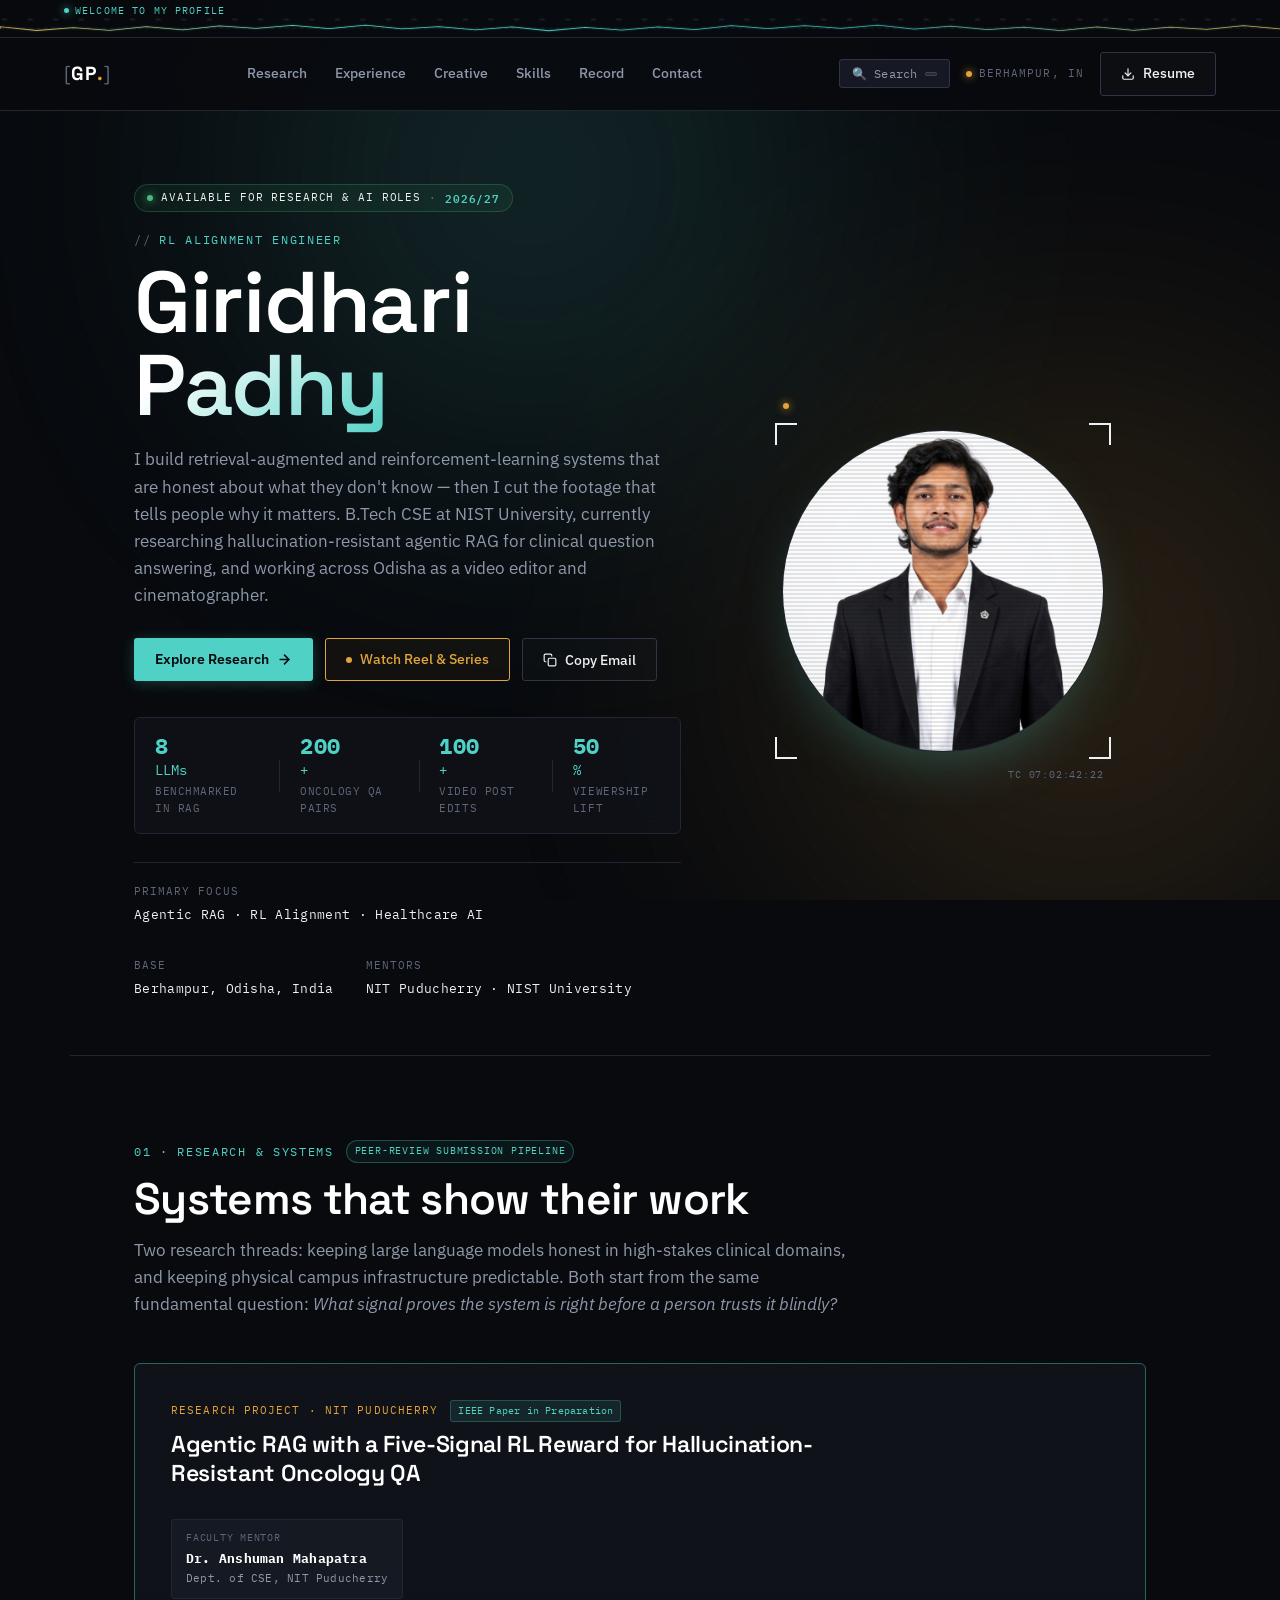
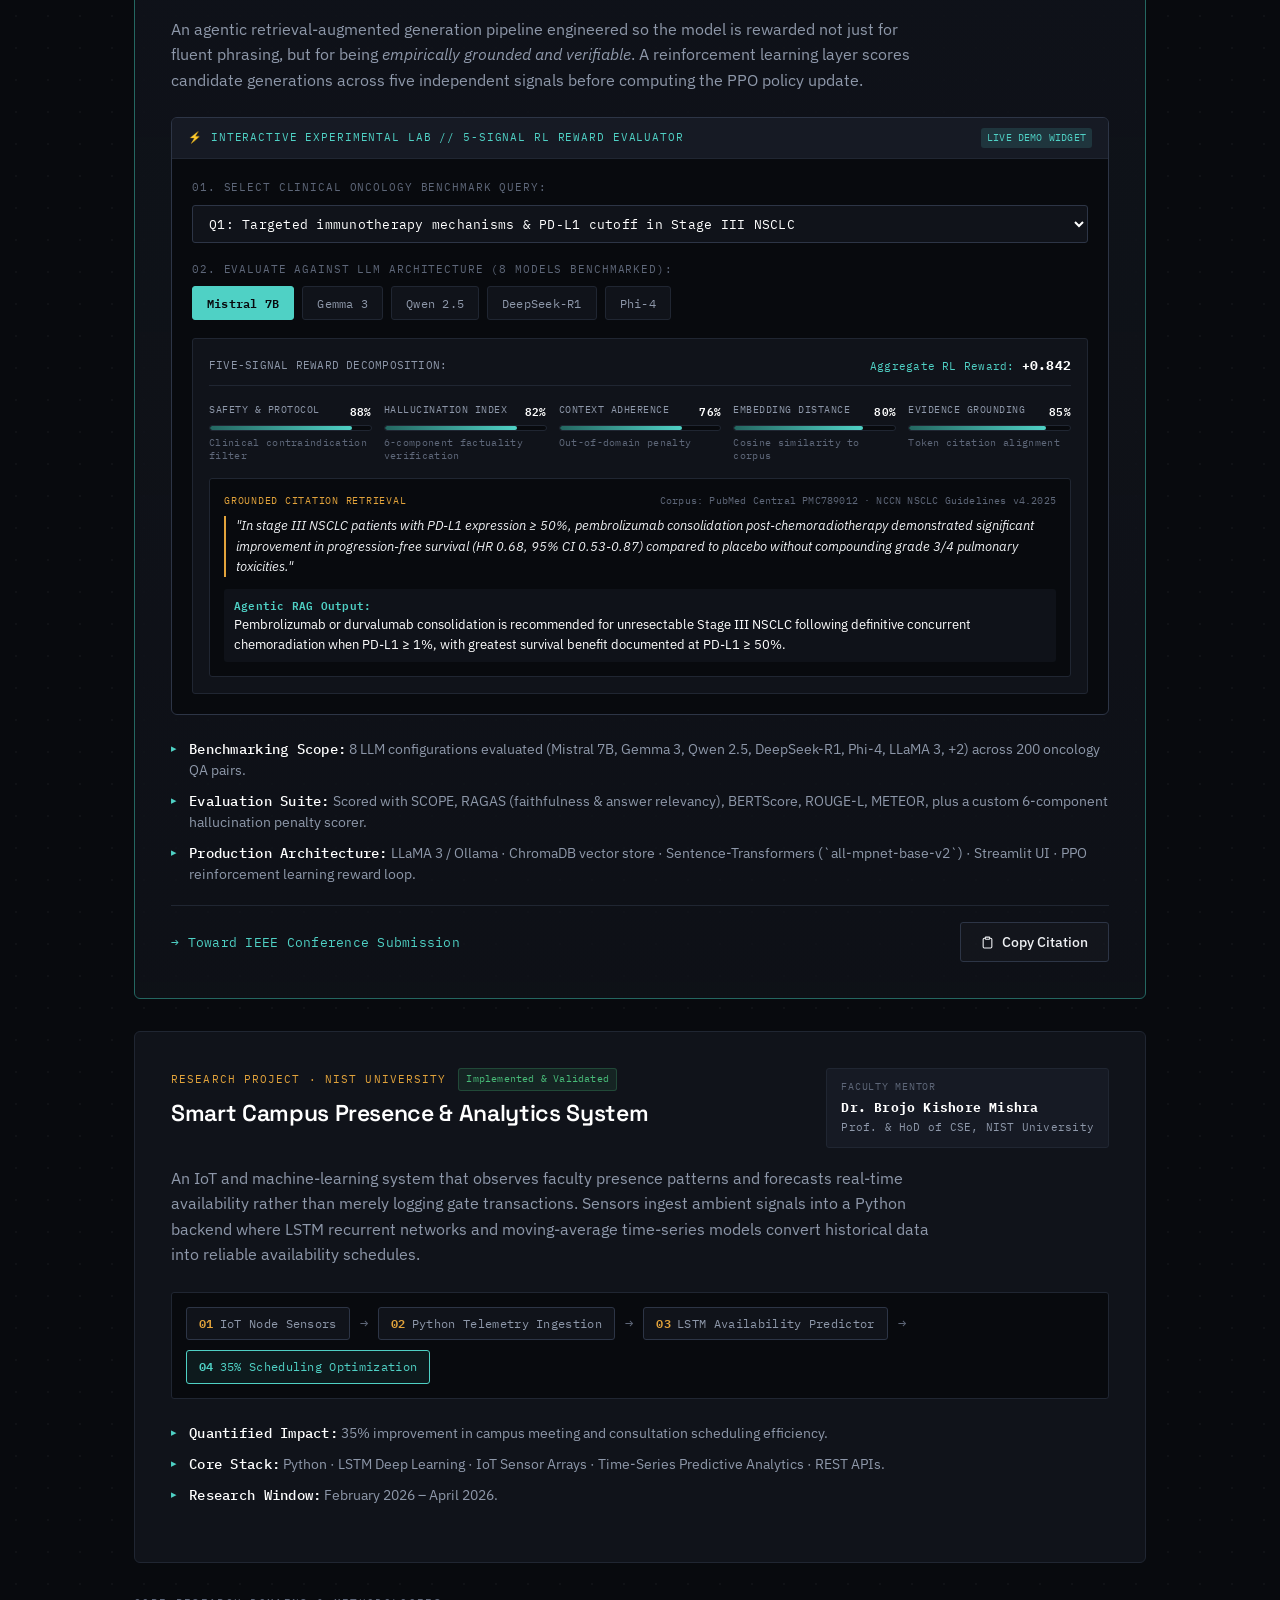
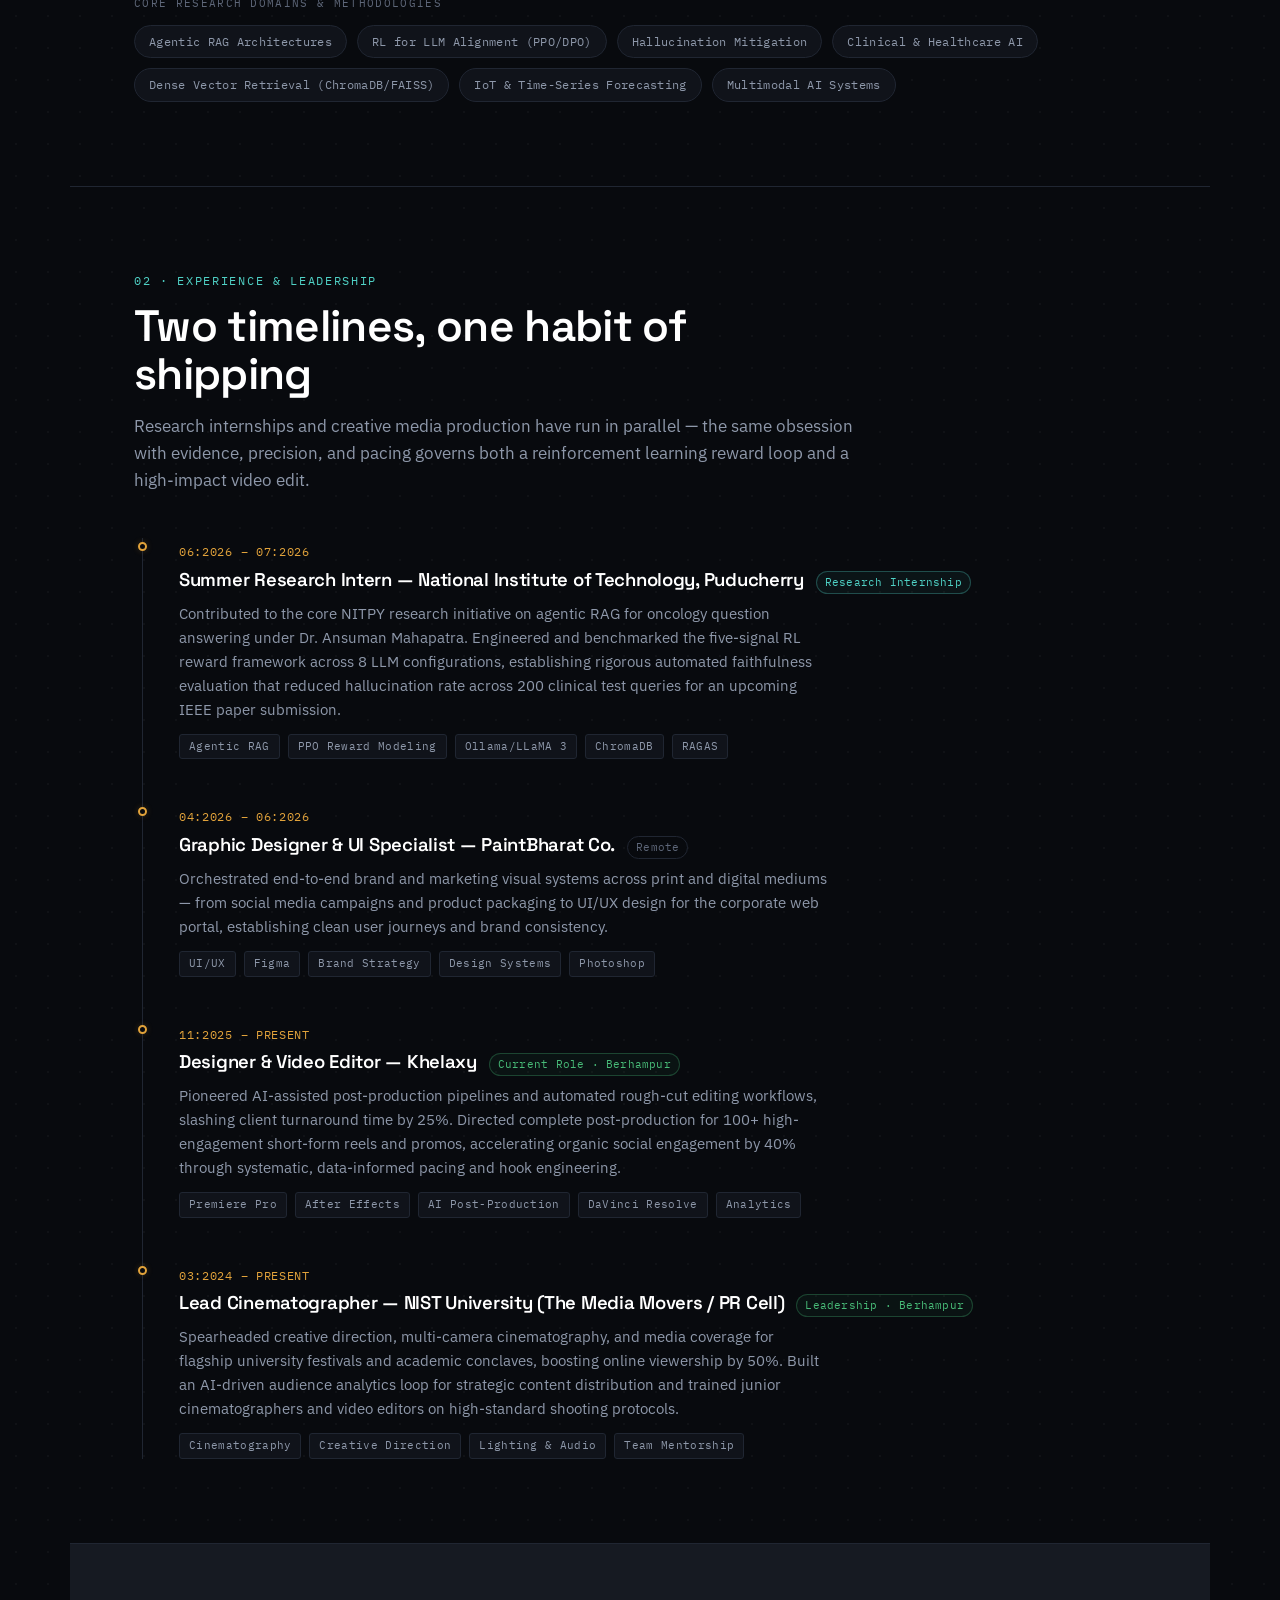
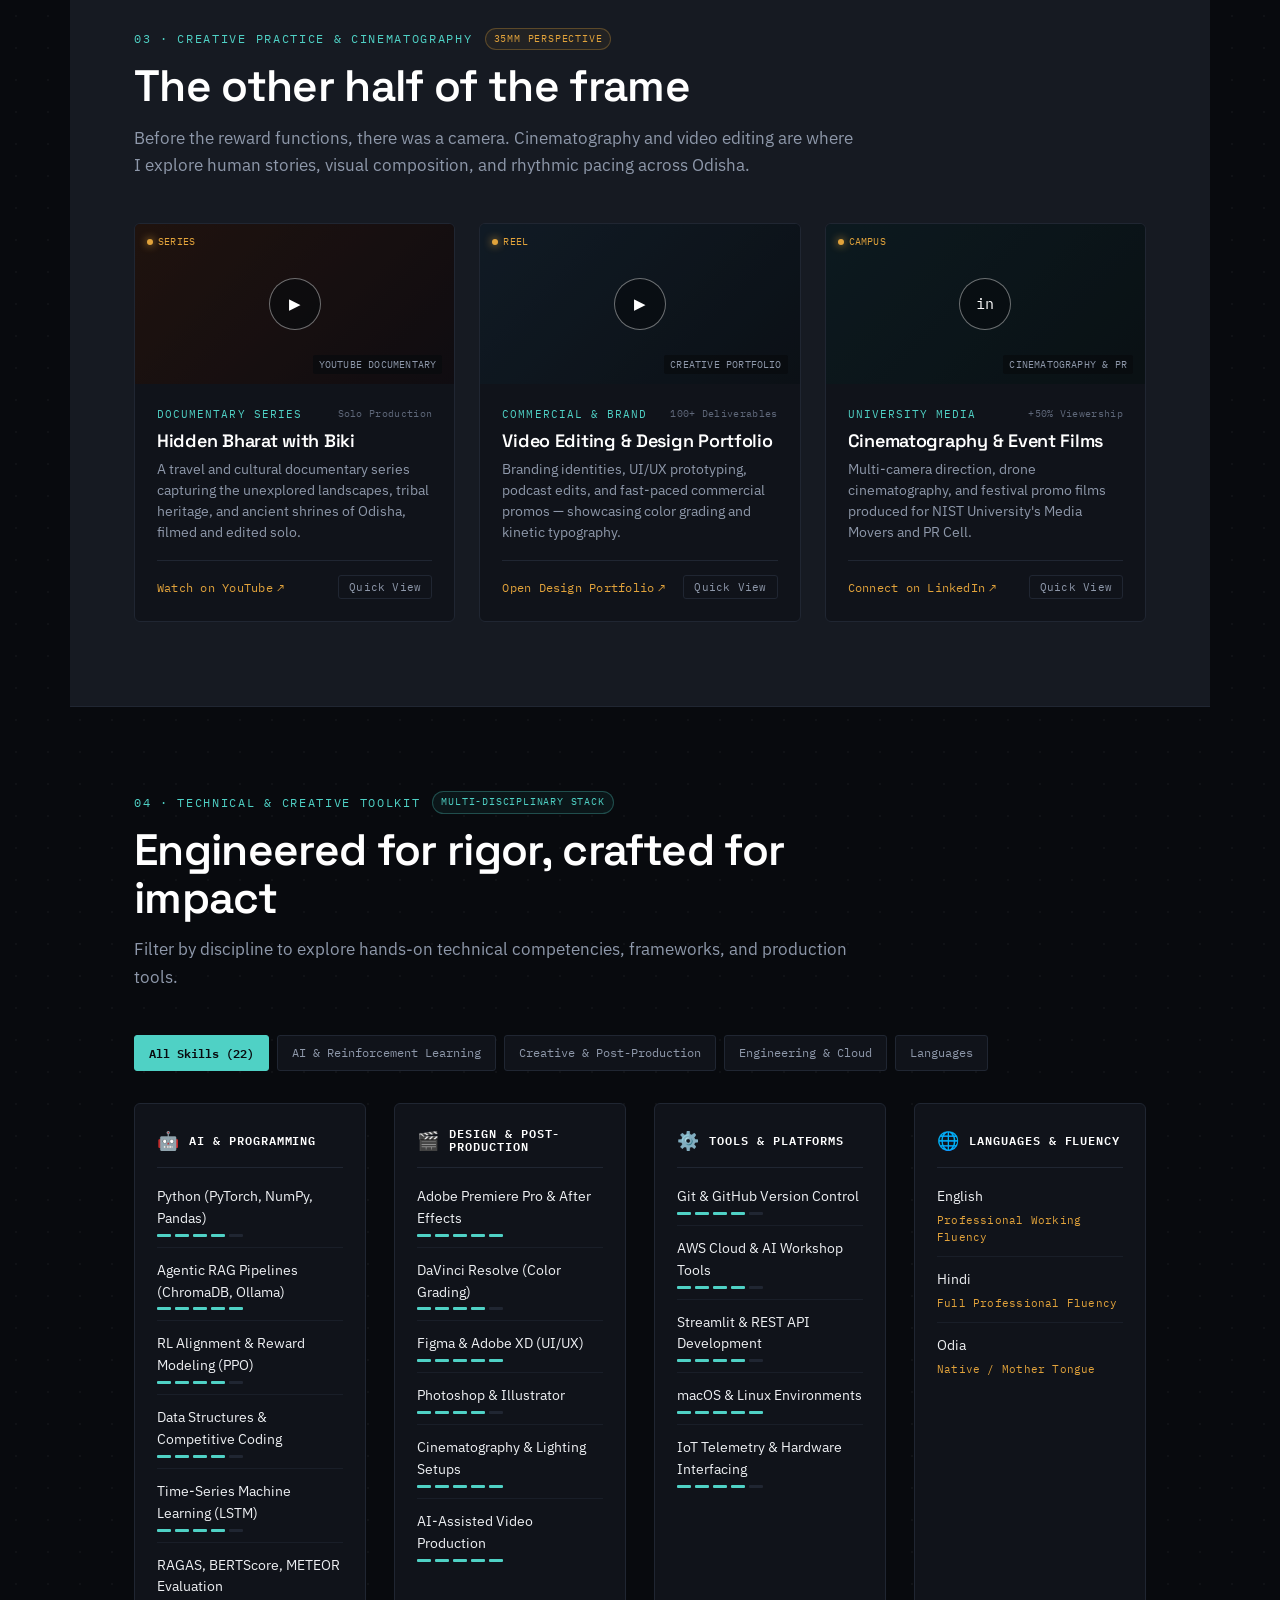
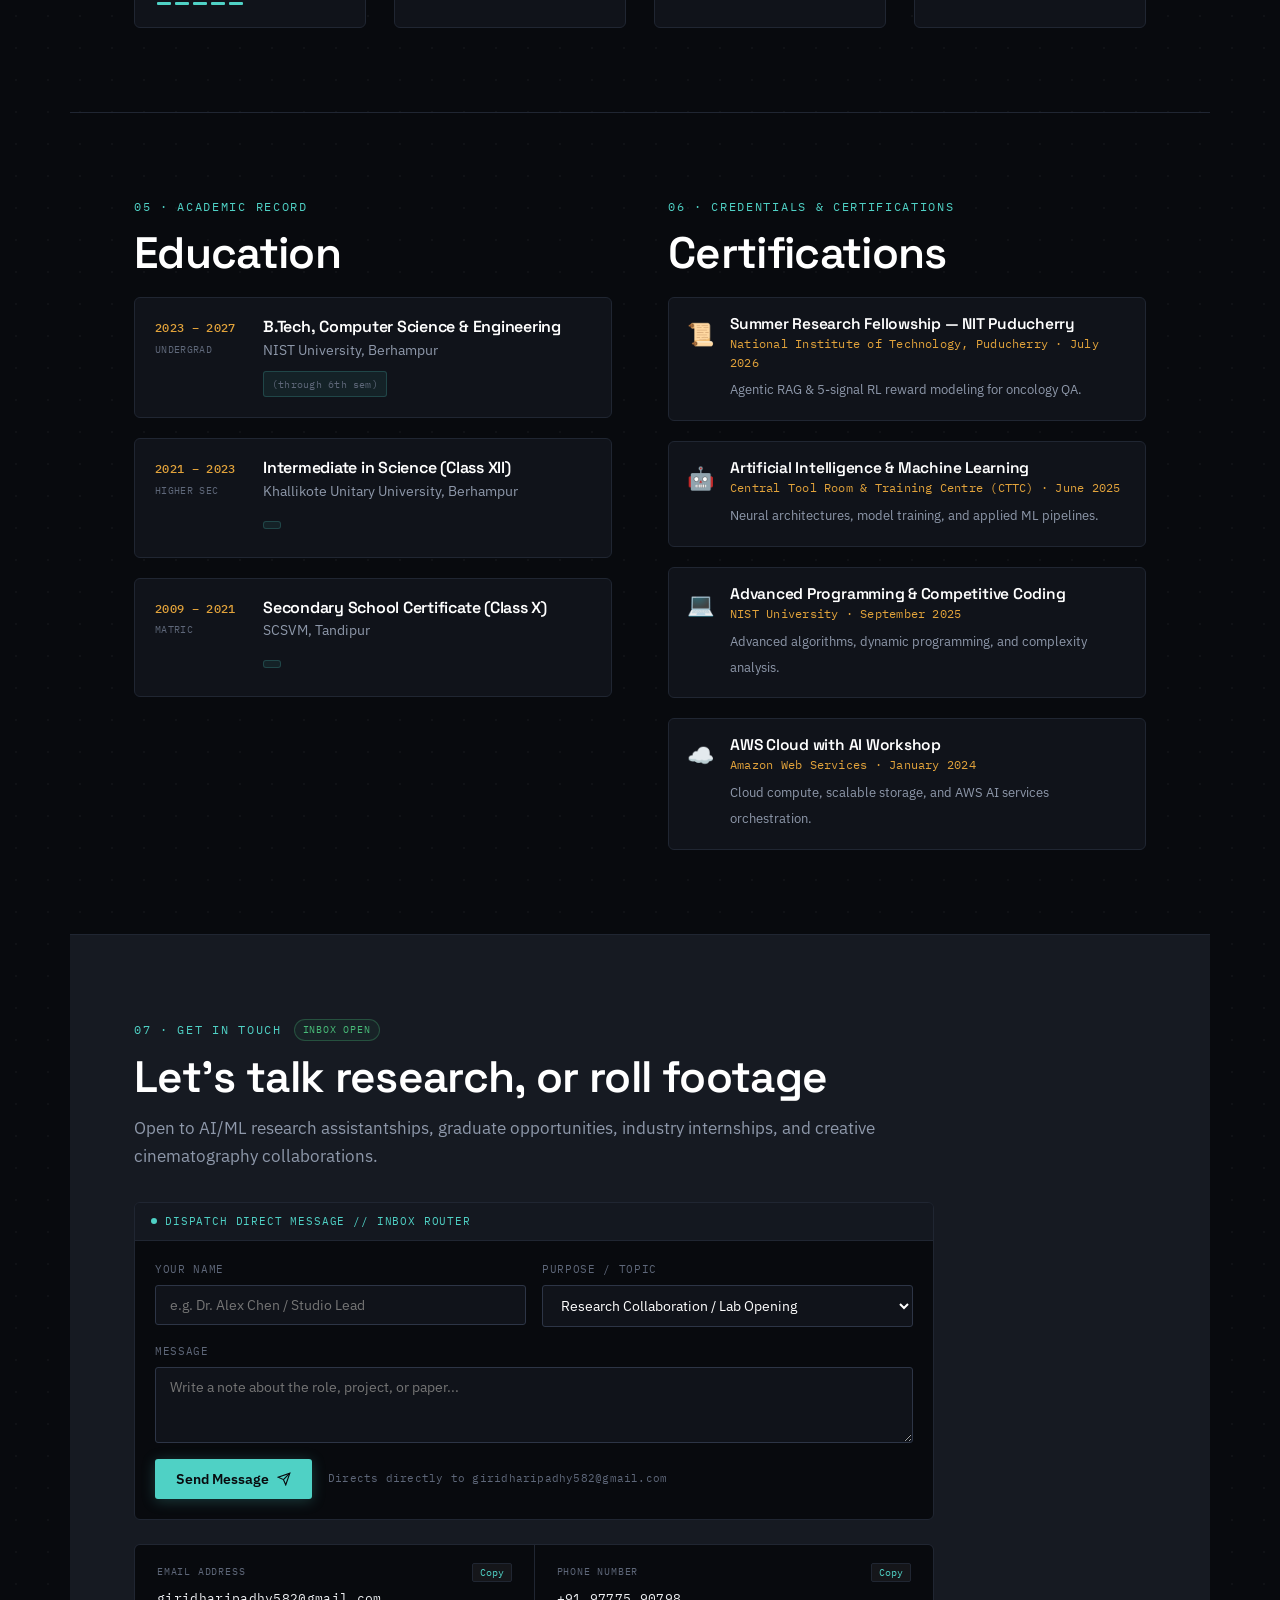
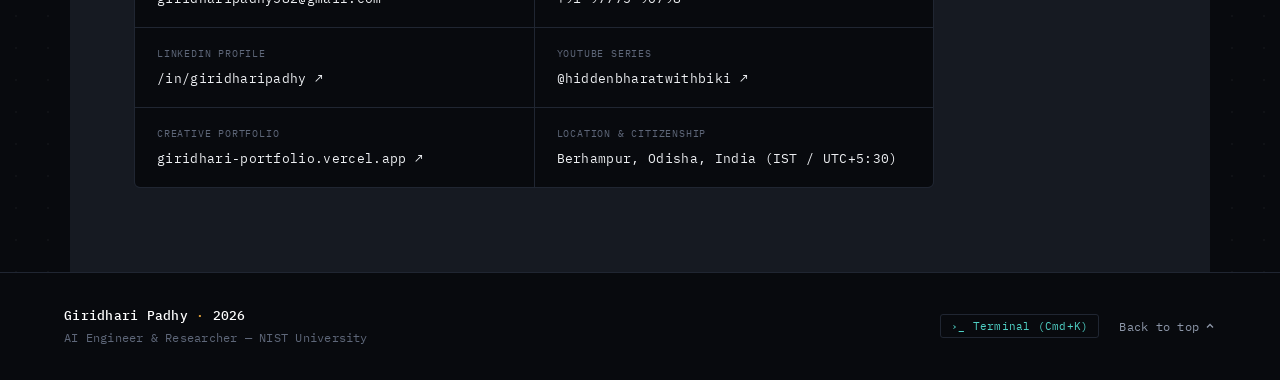
==== commit 59ab24eb: "Update index.html" ====
--- a/index.html
+++ b/index.html
@@ -773,7 +773,7 @@
               <h3>B.Tech, Computer Science &amp; Engineering</h3>
               <p class="edu-inst">NIST University, Berhampur</p>
               <div class="edu-score-badge mono">
-                <span>Cumulative CGPA:</span> <strong>8.4 / 10.0</strong> <span class="score-sub">(through 6th sem)</span>
+                <span></span> <strong></strong> <span class="score-sub">(through 6th sem)</span>
               </div>
             </div>
           </li>
@@ -787,7 +787,7 @@
               <h3>Intermediate in Science (Class XII)</h3>
               <p class="edu-inst">Khallikote Unitary University, Berhampur</p>
               <div class="edu-score-badge mono">
-                <span>Academic Score:</span> <strong>74.0%</strong>
+                <span></span> <strong></strong>
               </div>
             </div>
           </li>
@@ -801,7 +801,7 @@
               <h3>Secondary School Certificate (Class X)</h3>
               <p class="edu-inst">SCSVM, Tandipur</p>
               <div class="edu-score-badge mono">
-                <span>Academic Score:</span> <strong>86.0%</strong>
+                <span></span> <strong></strong>
               </div>
             </div>
           </li>
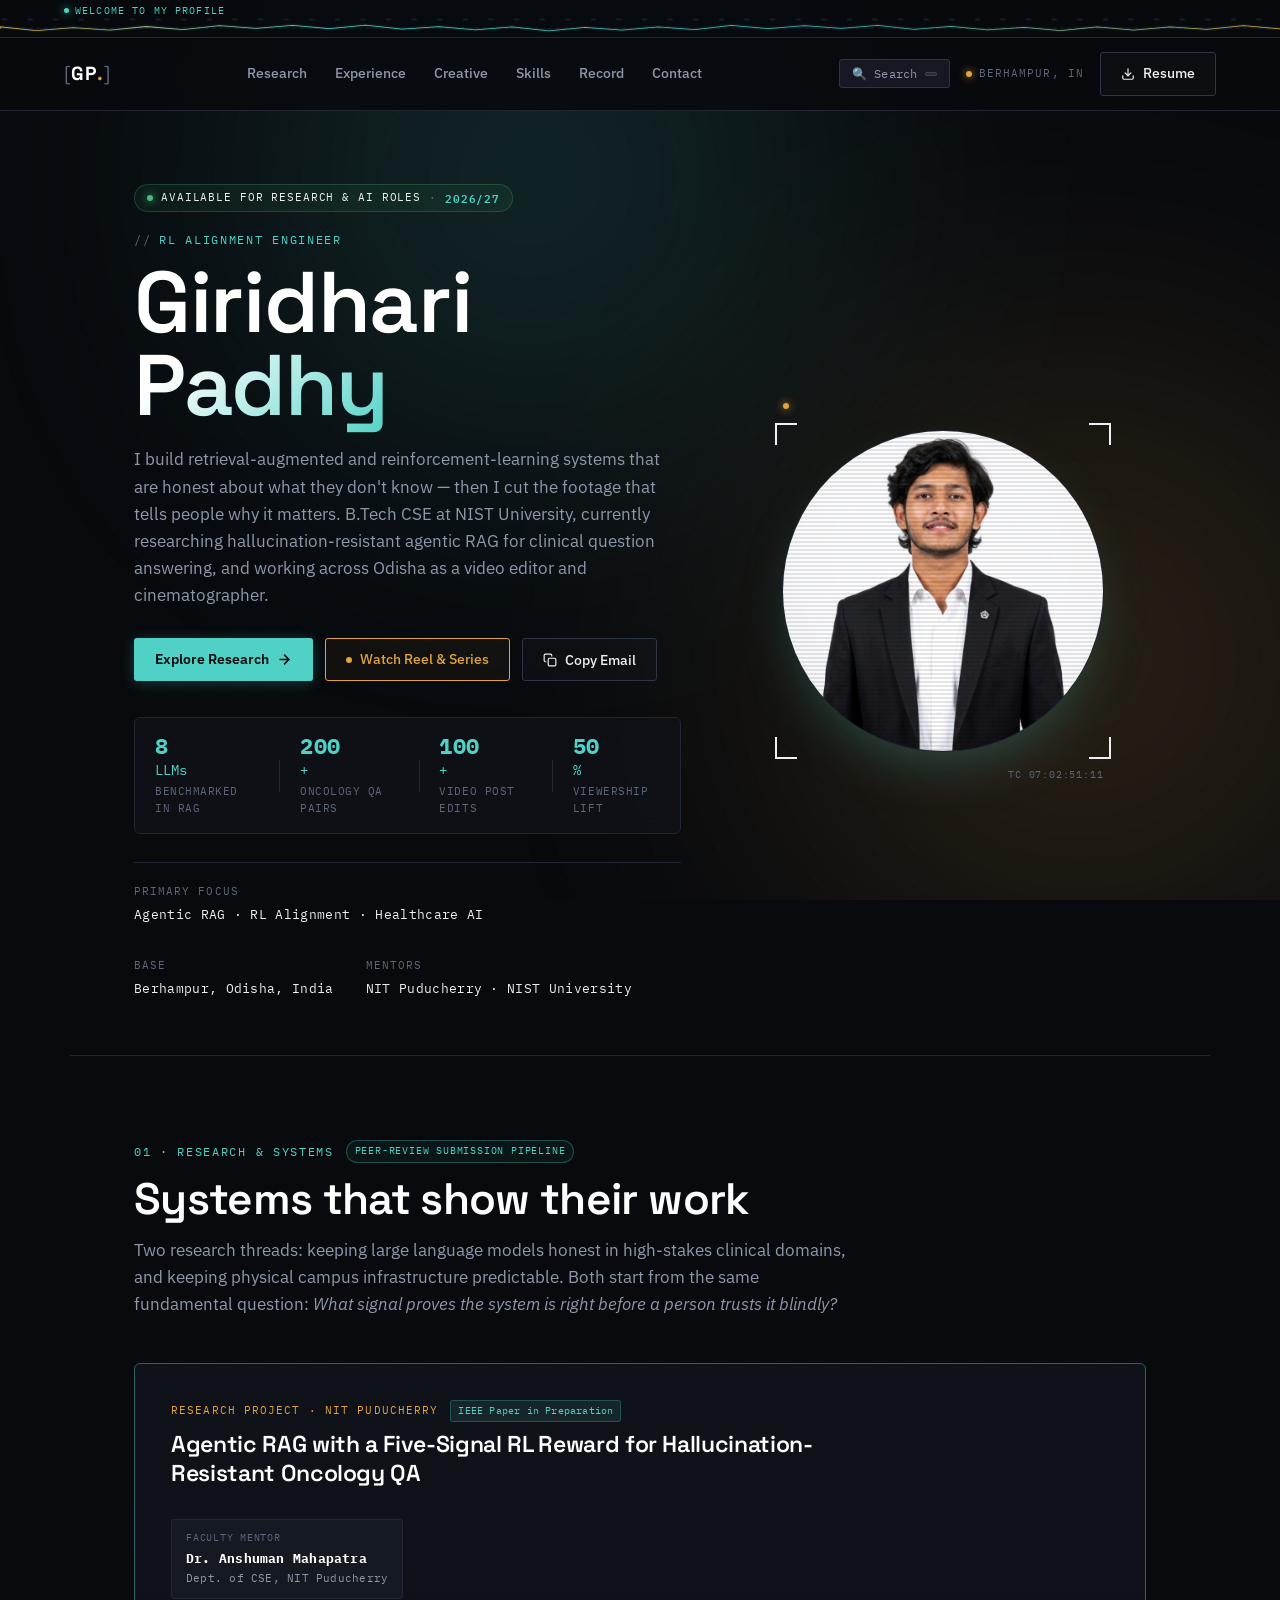
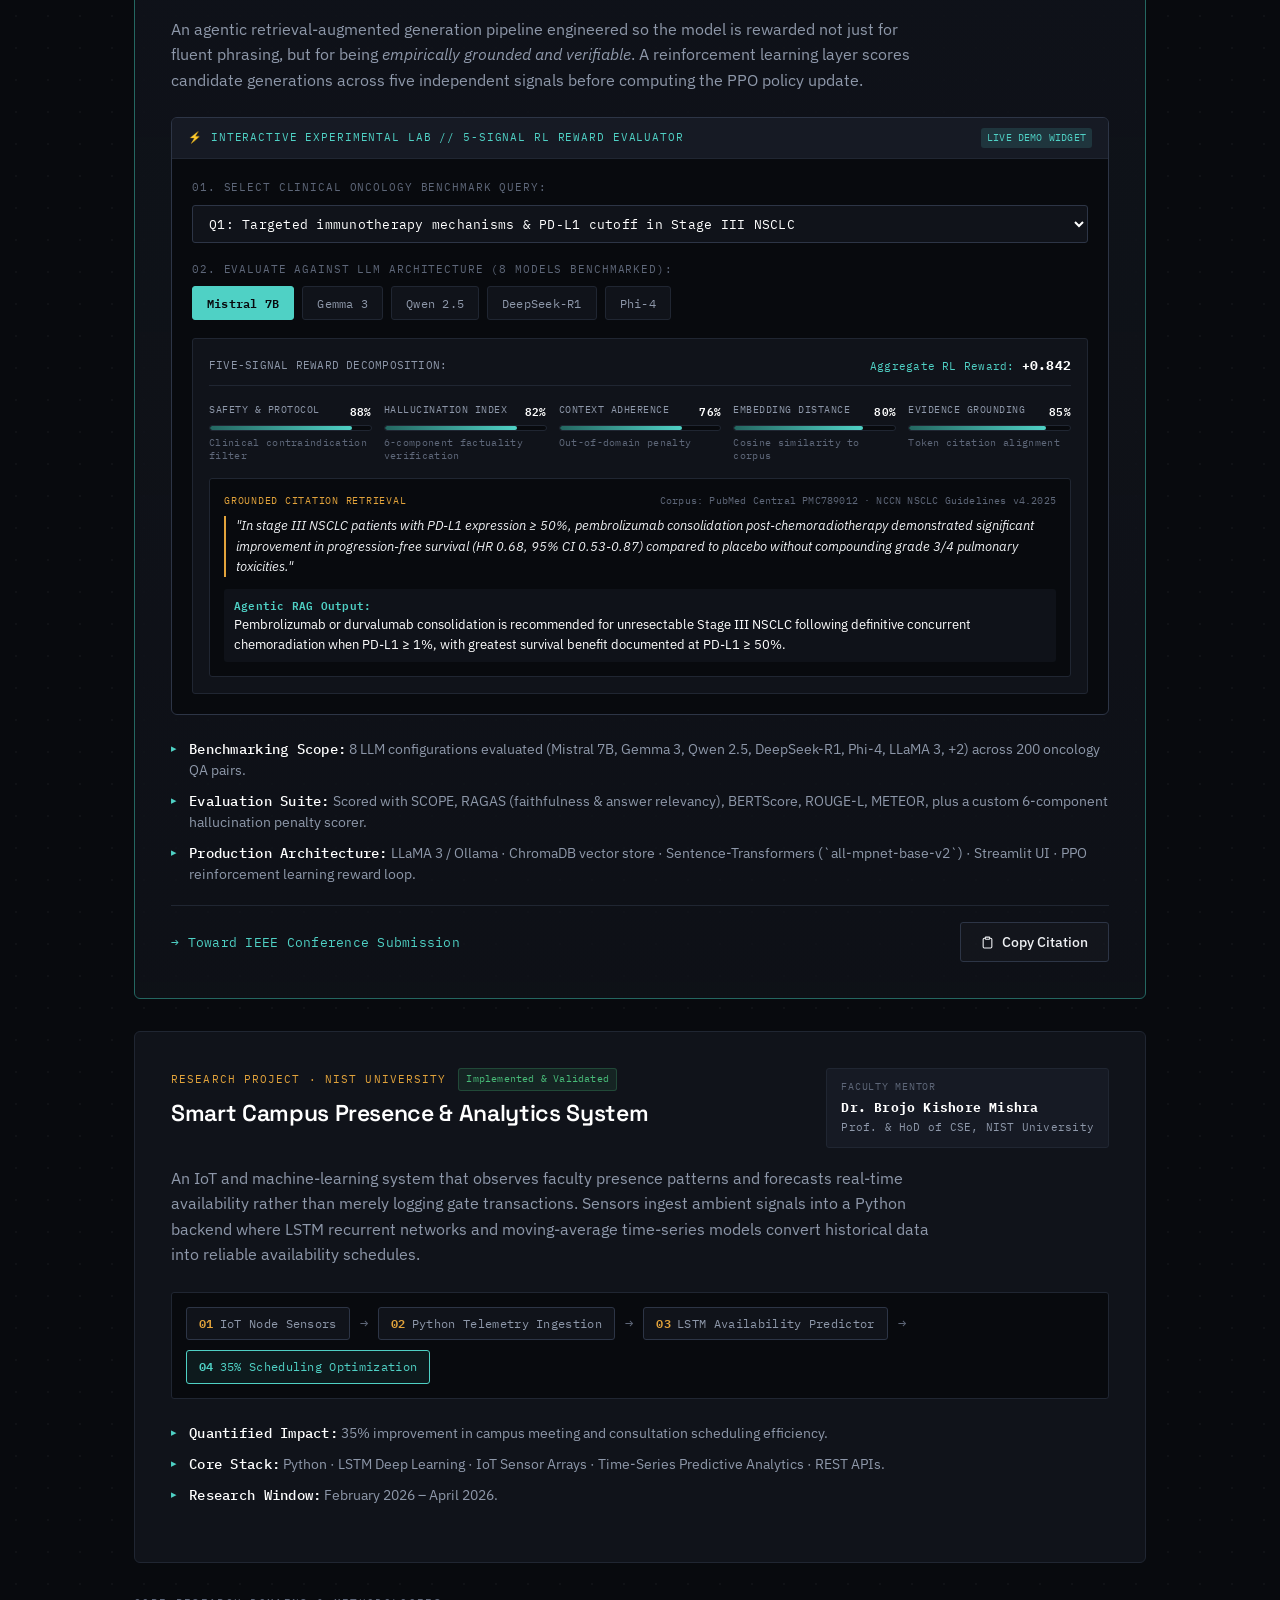
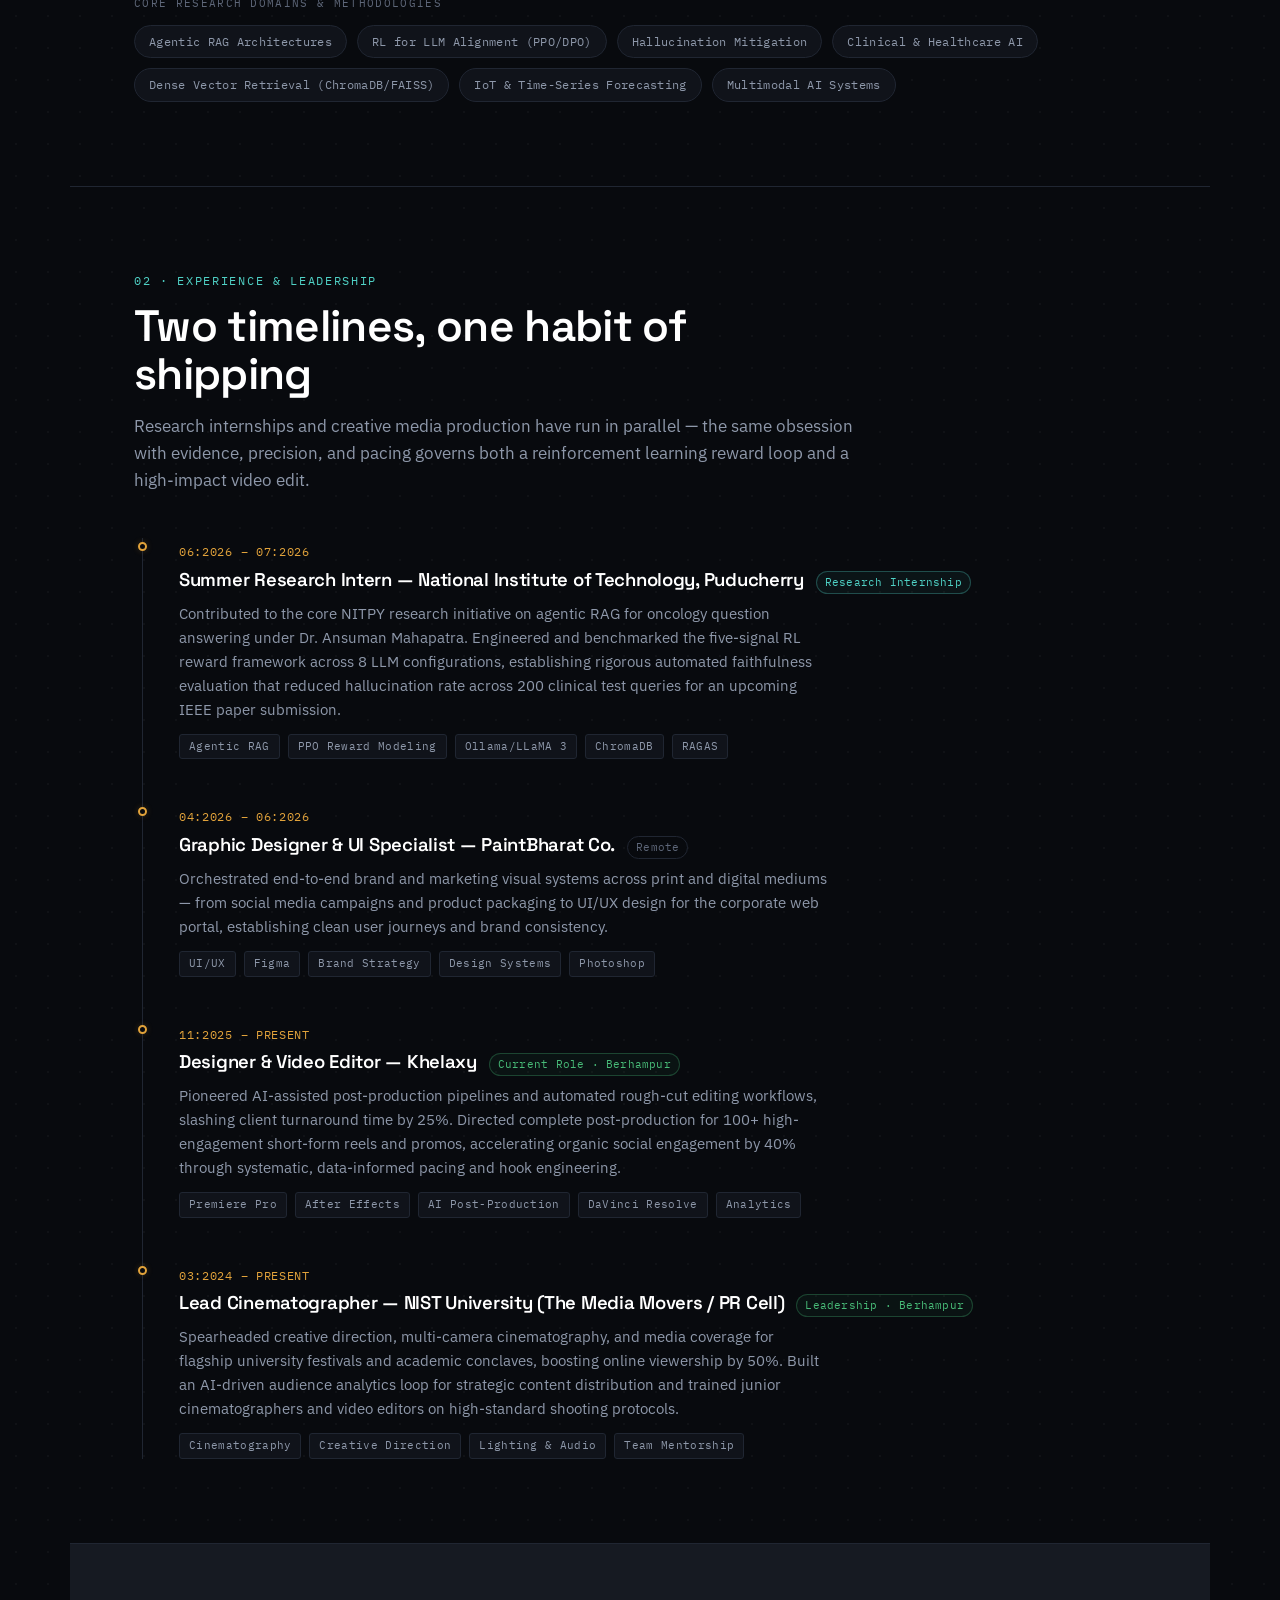
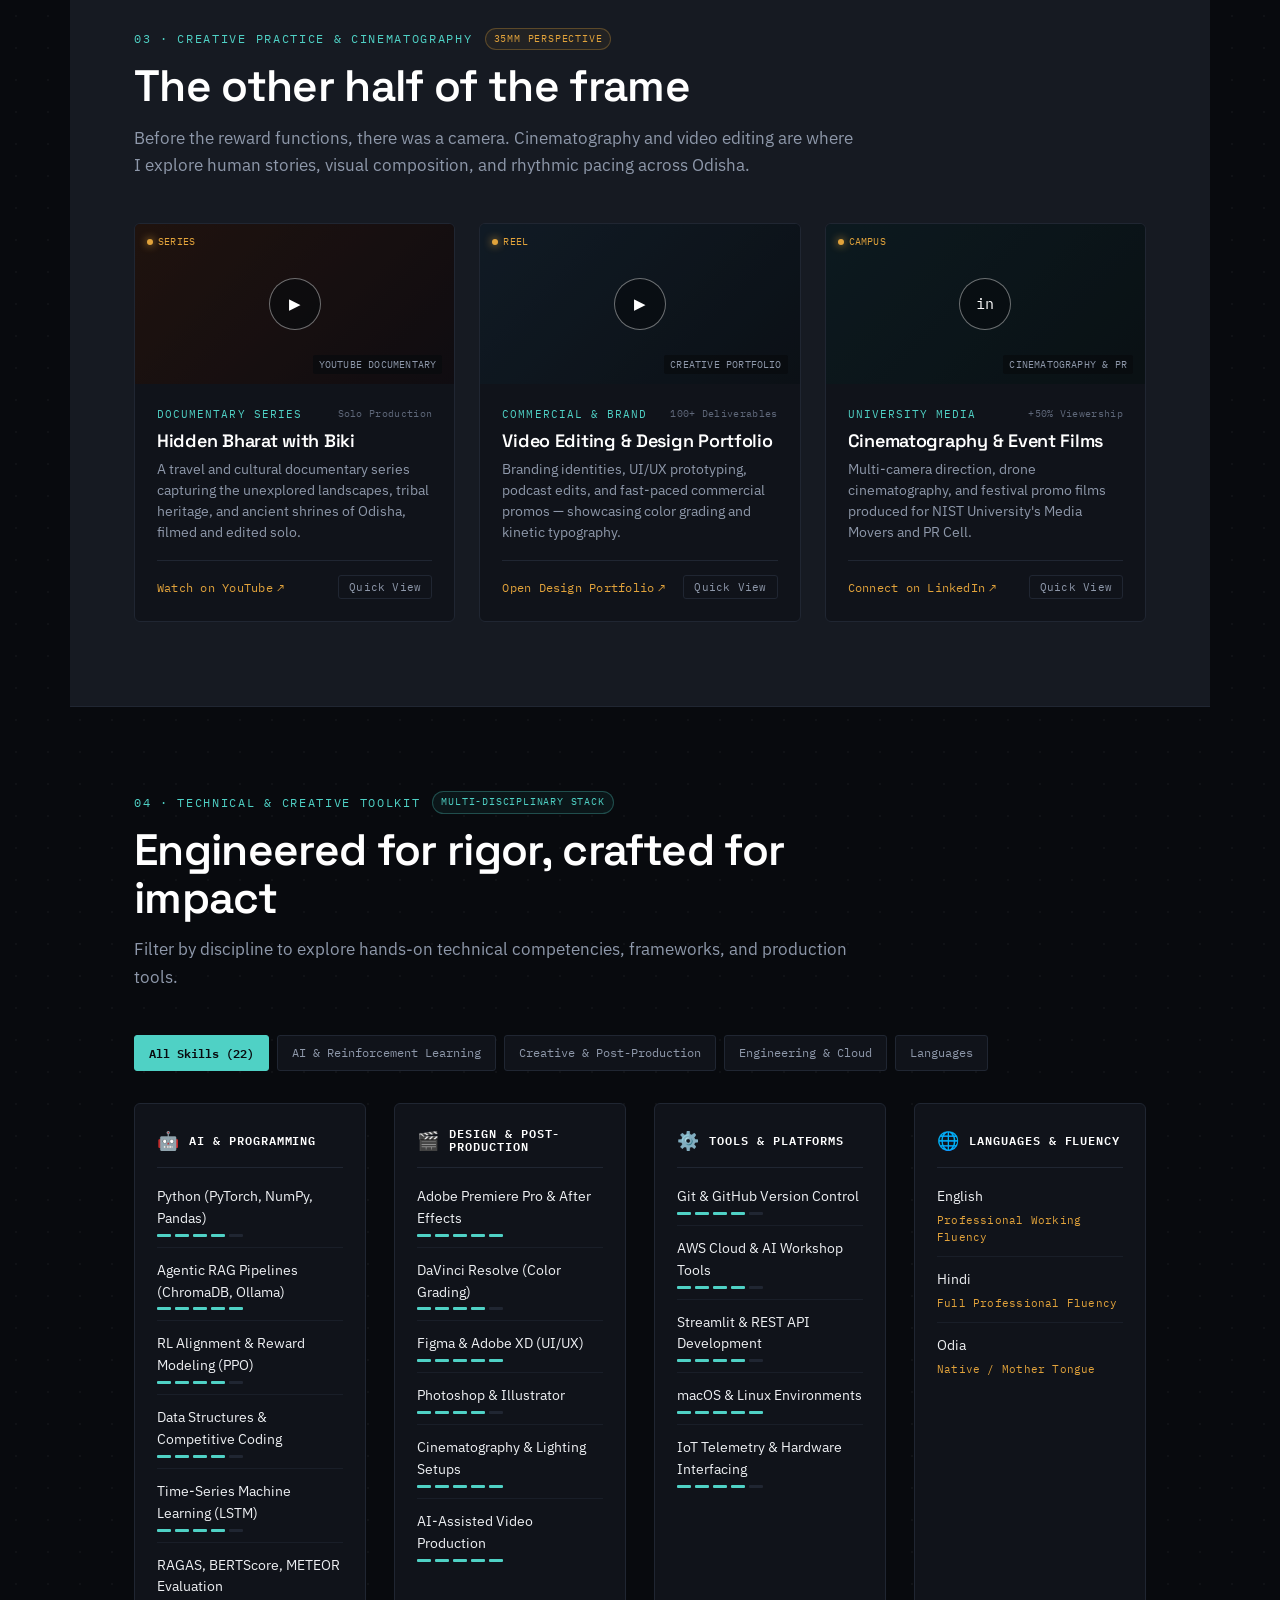
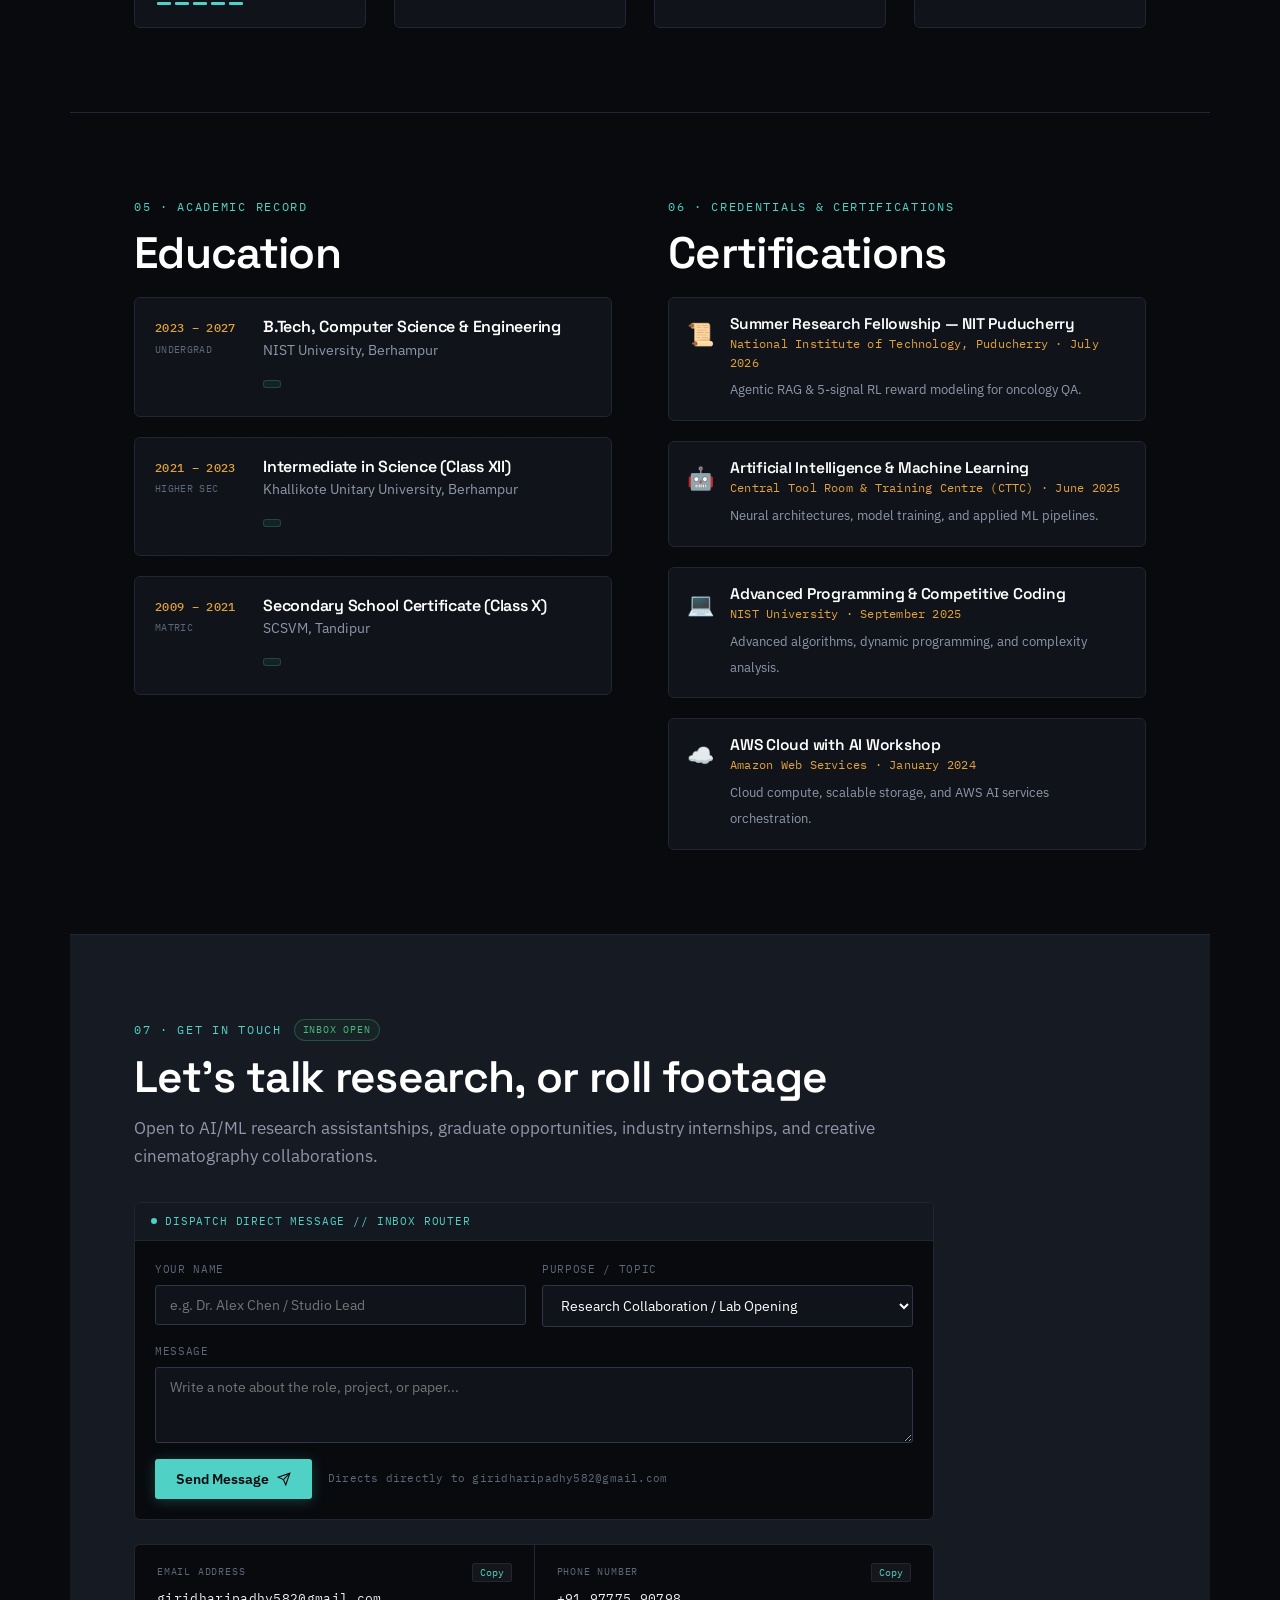
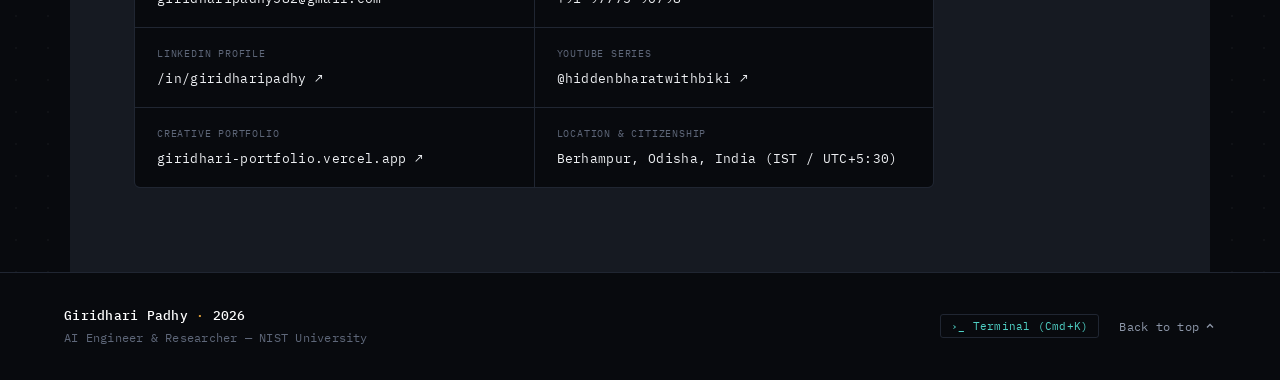
==== commit acd89de3: "Fix HTML structure in education section" ====
--- a/index.html
+++ b/index.html
@@ -773,7 +773,7 @@
               <h3>B.Tech, Computer Science &amp; Engineering</h3>
               <p class="edu-inst">NIST University, Berhampur</p>
               <div class="edu-score-badge mono">
-                <span></span> <strong></strong> <span class="score-sub">(through 6th sem)</span>
+          
               </div>
             </div>
           </li>
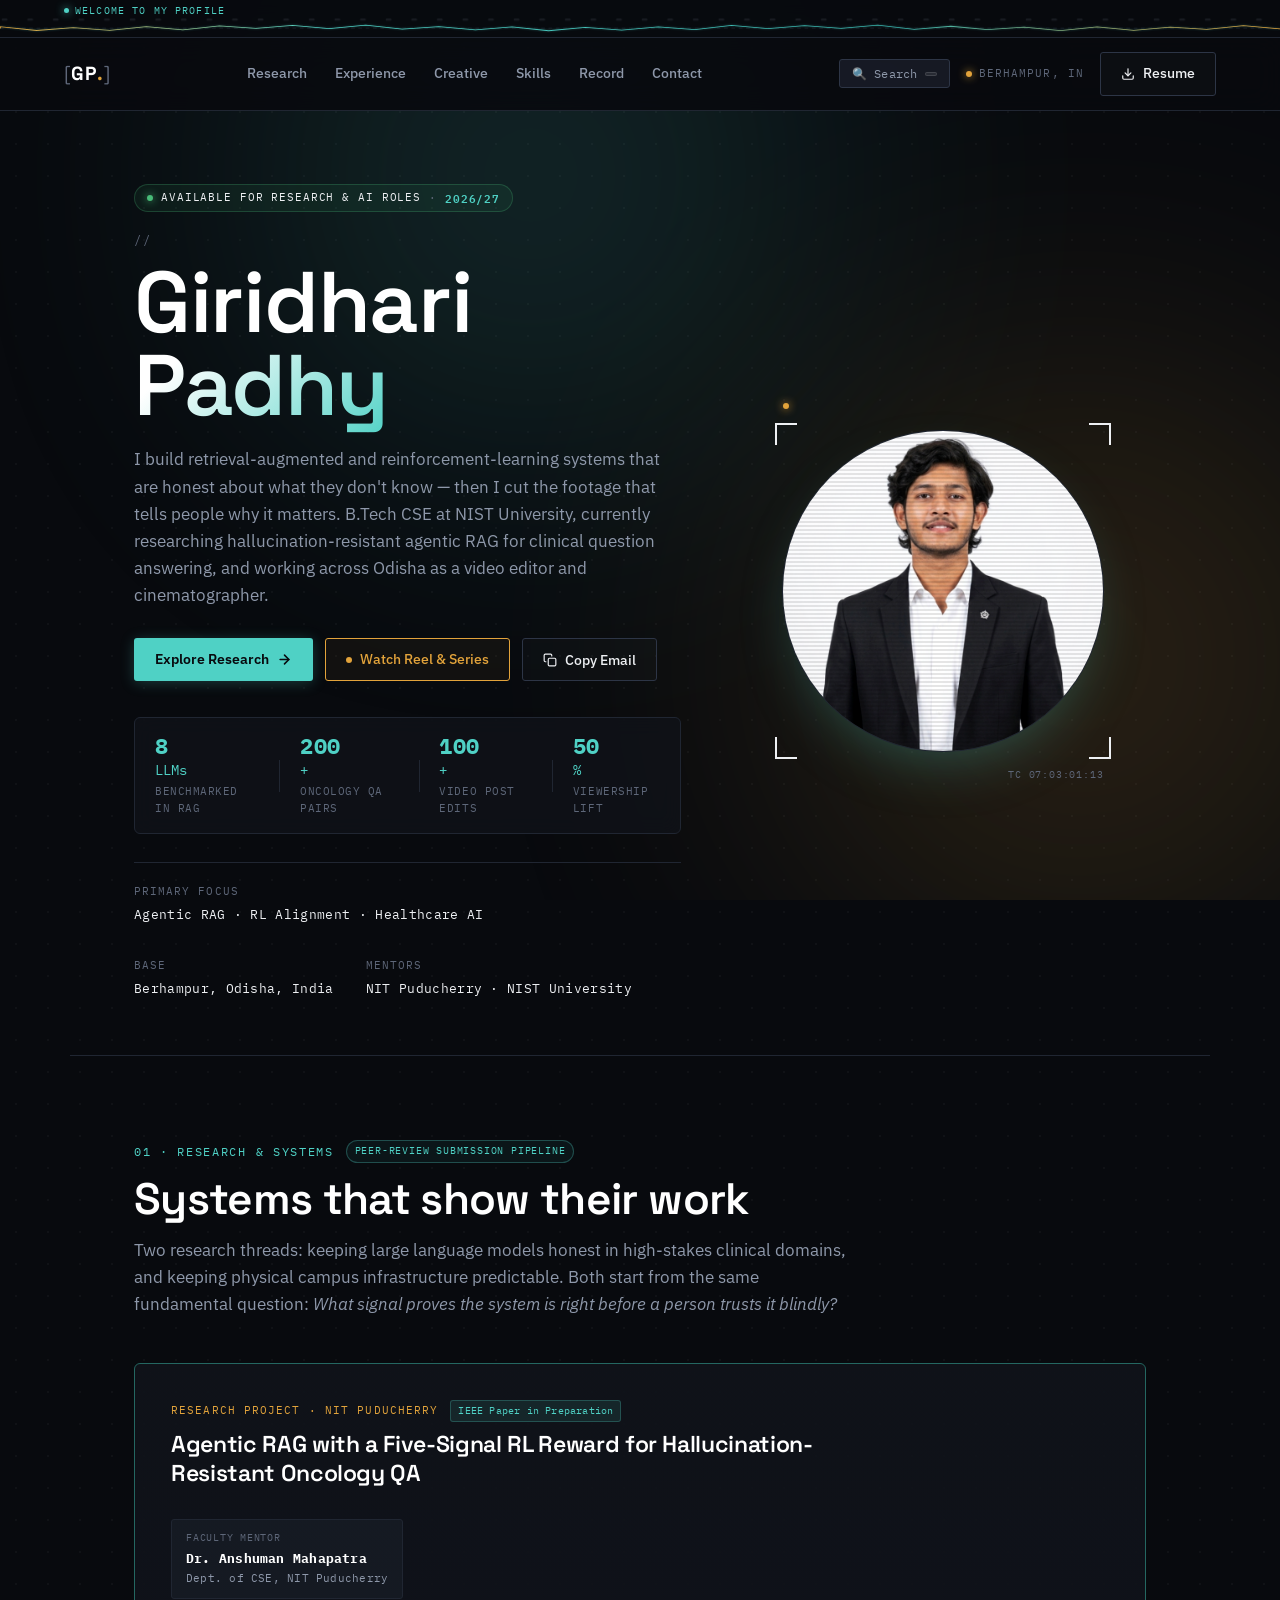
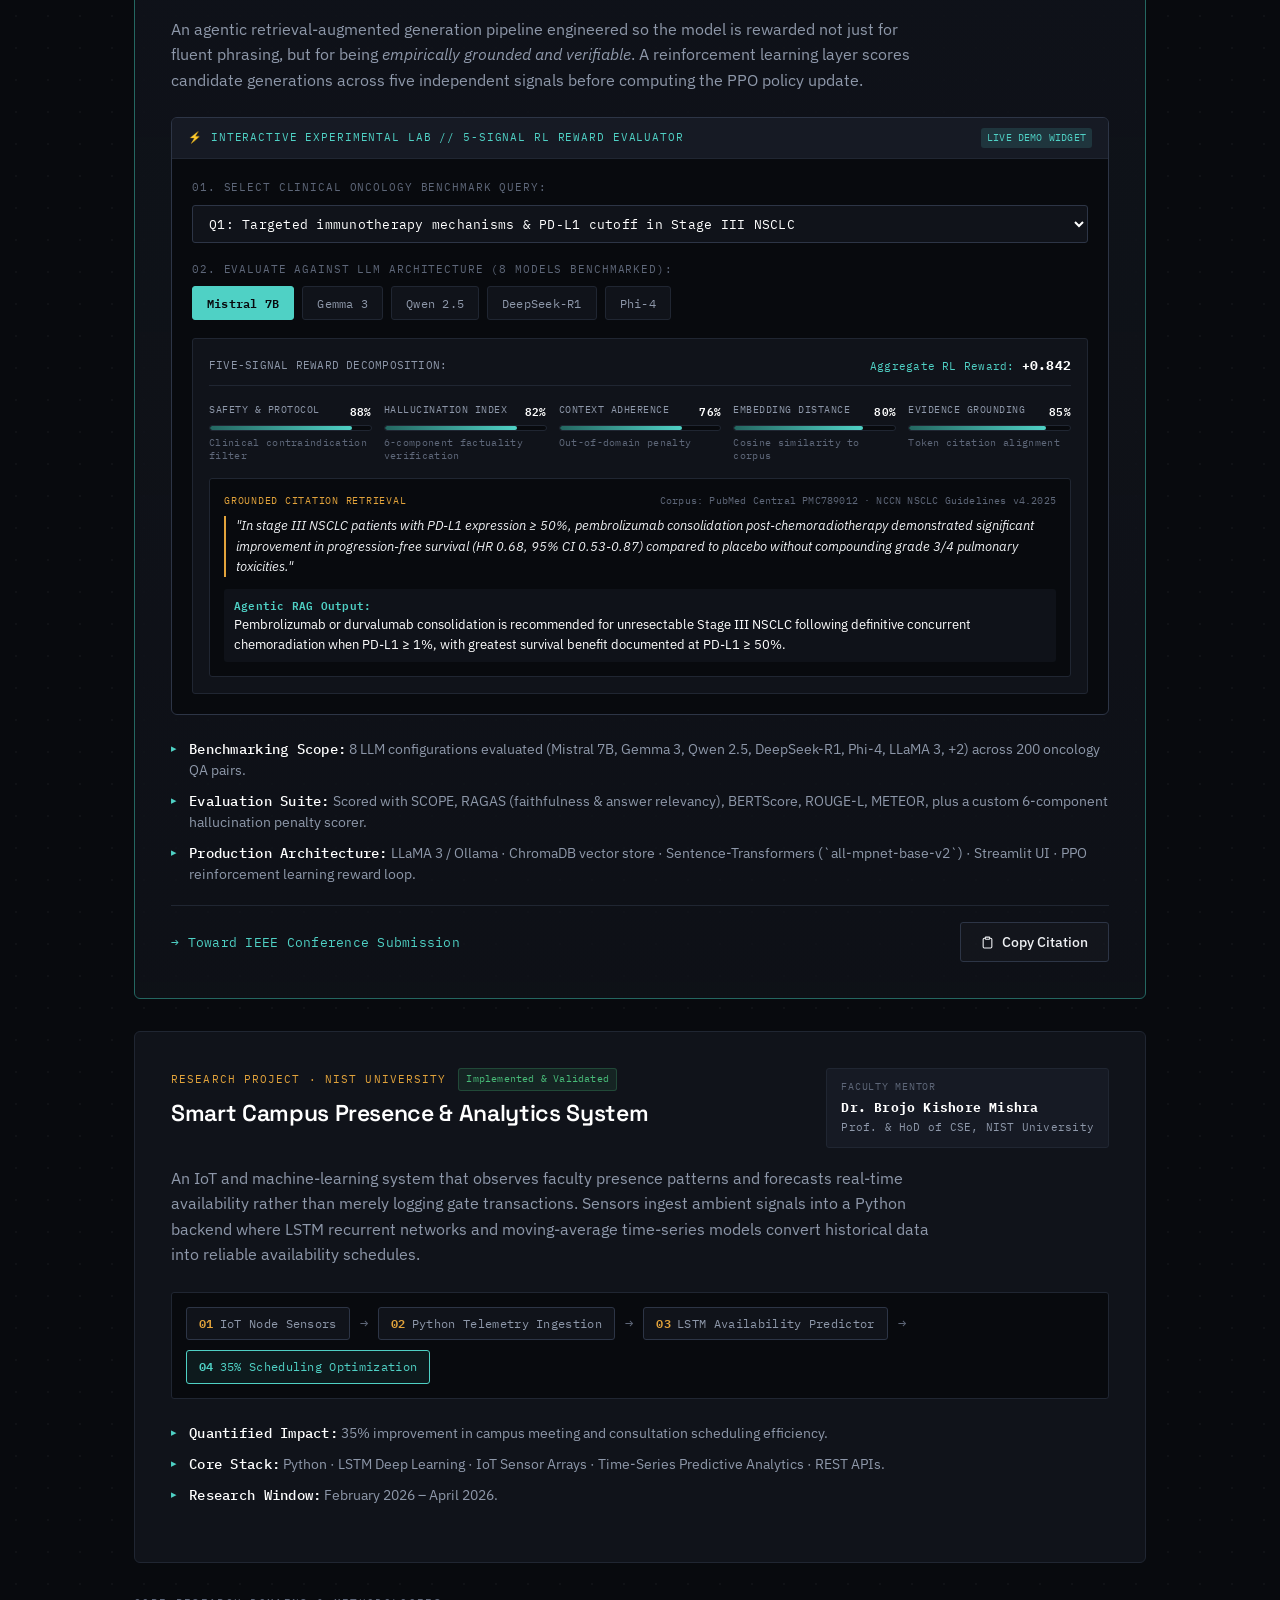
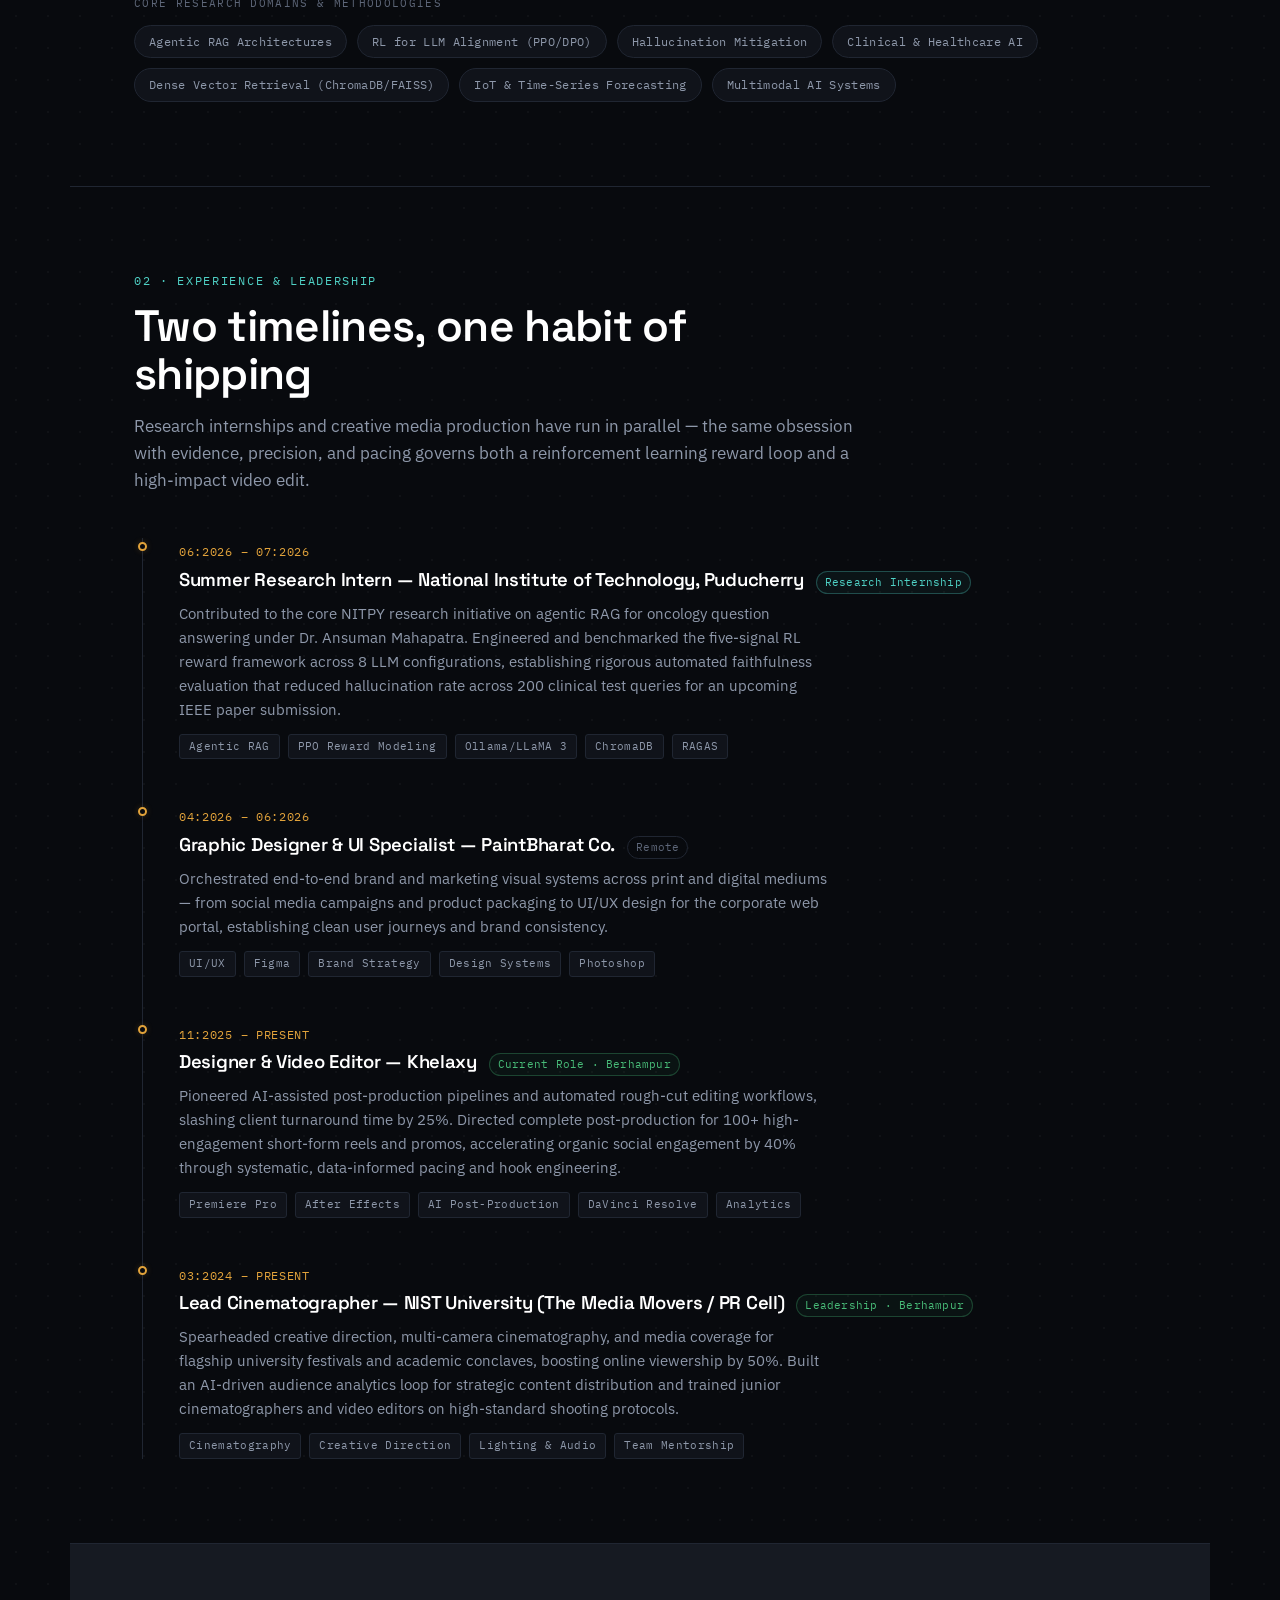
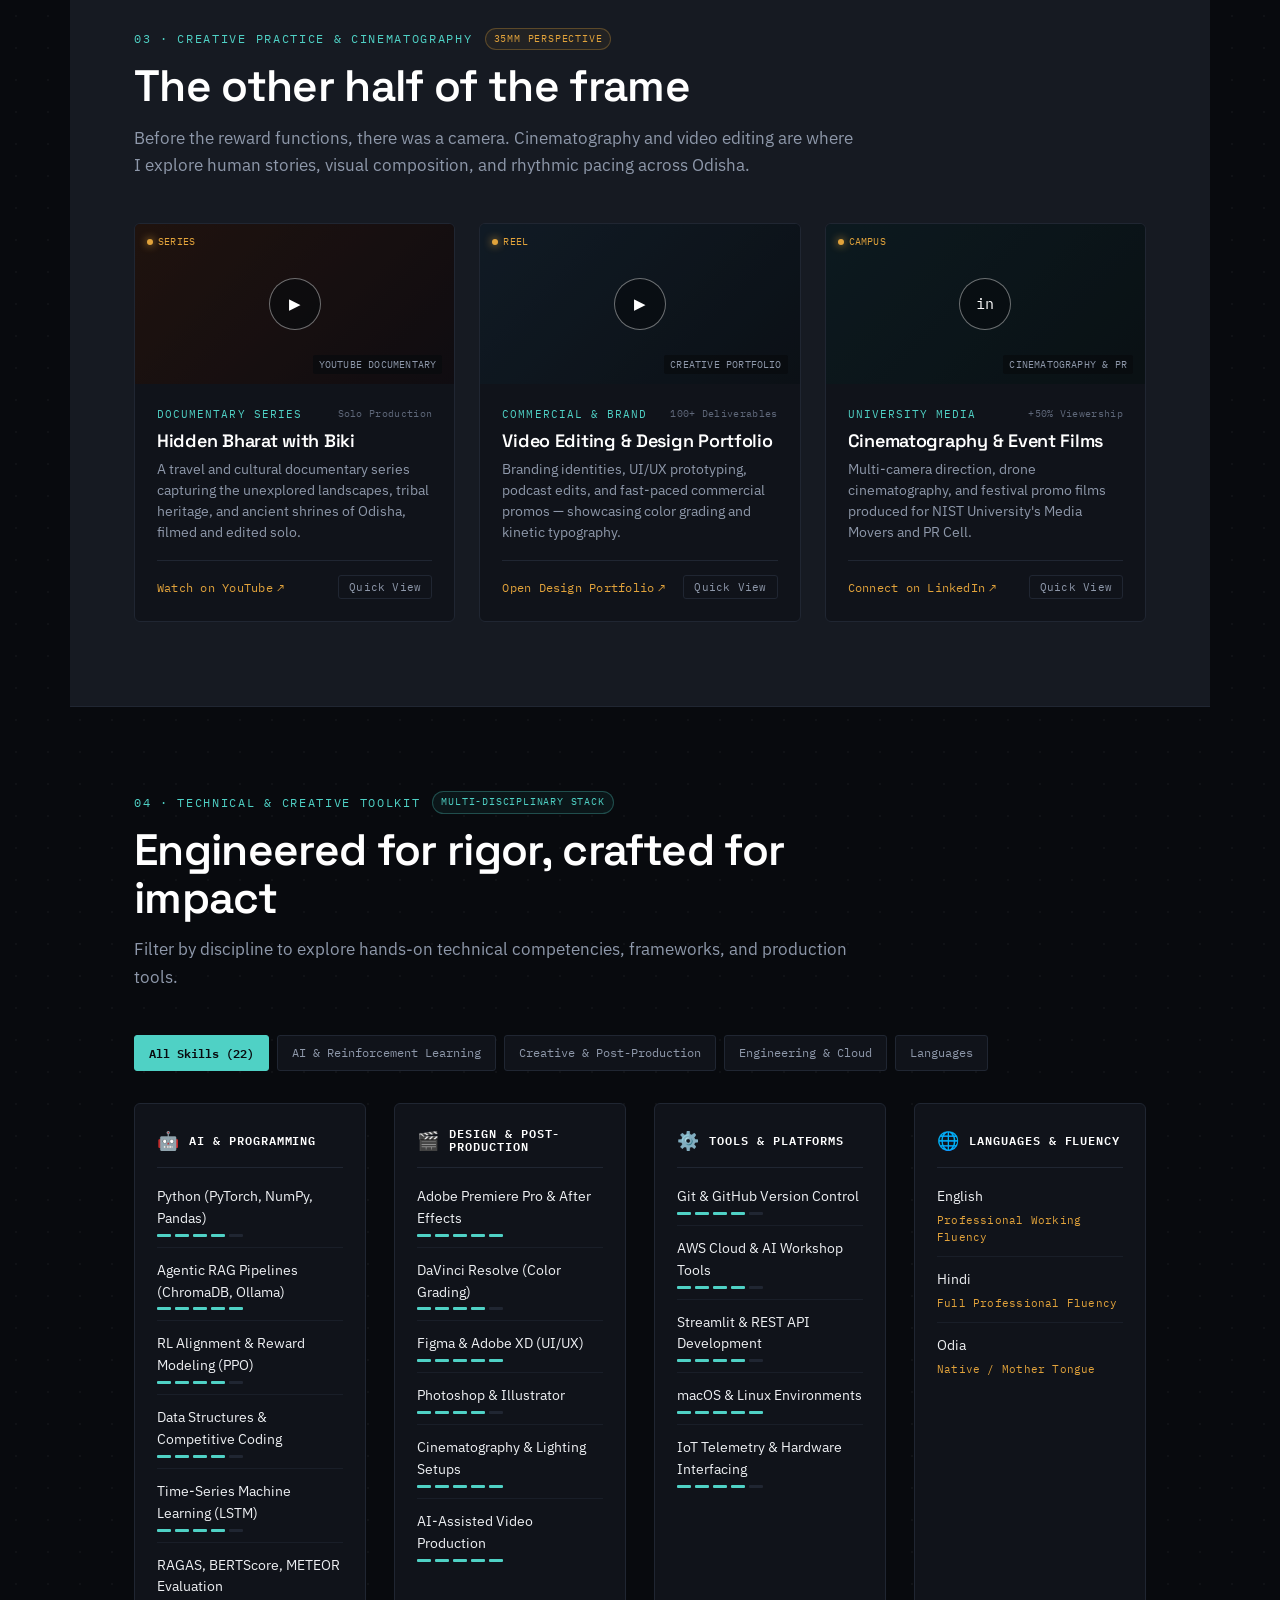
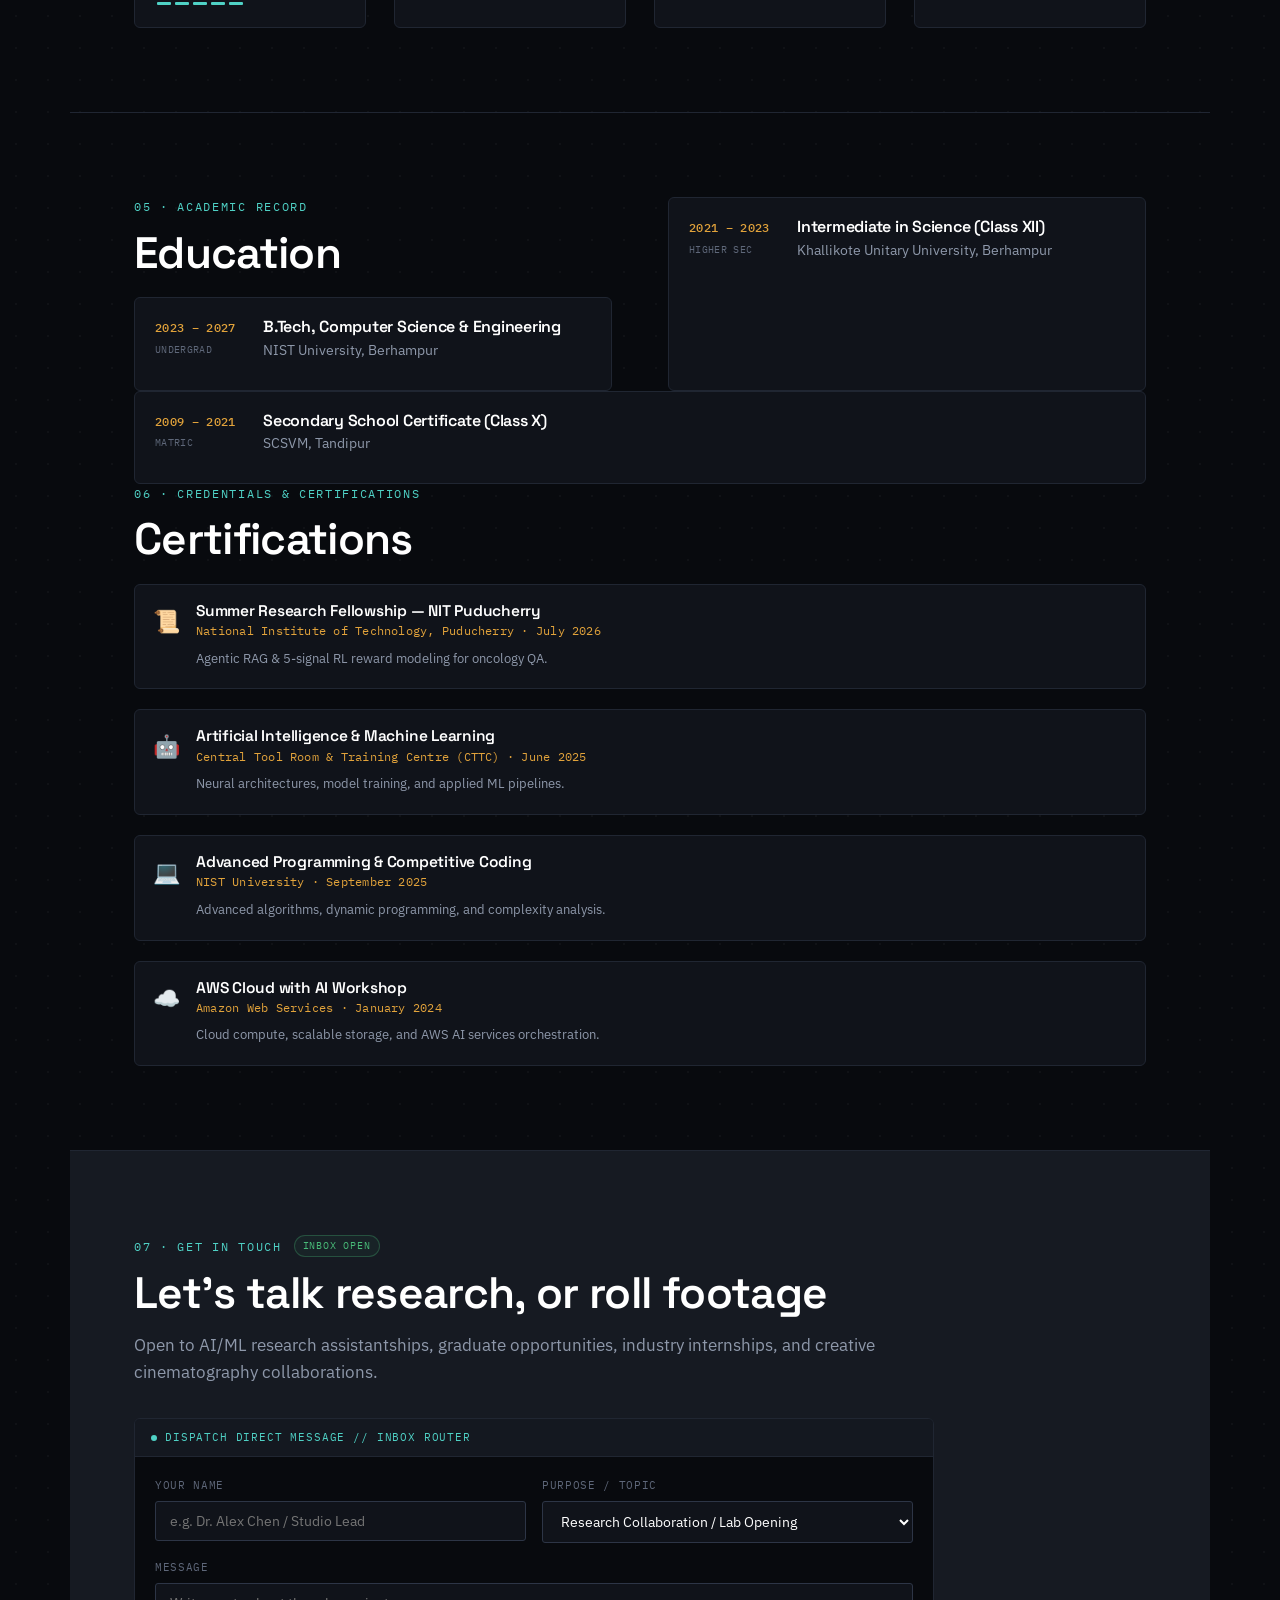
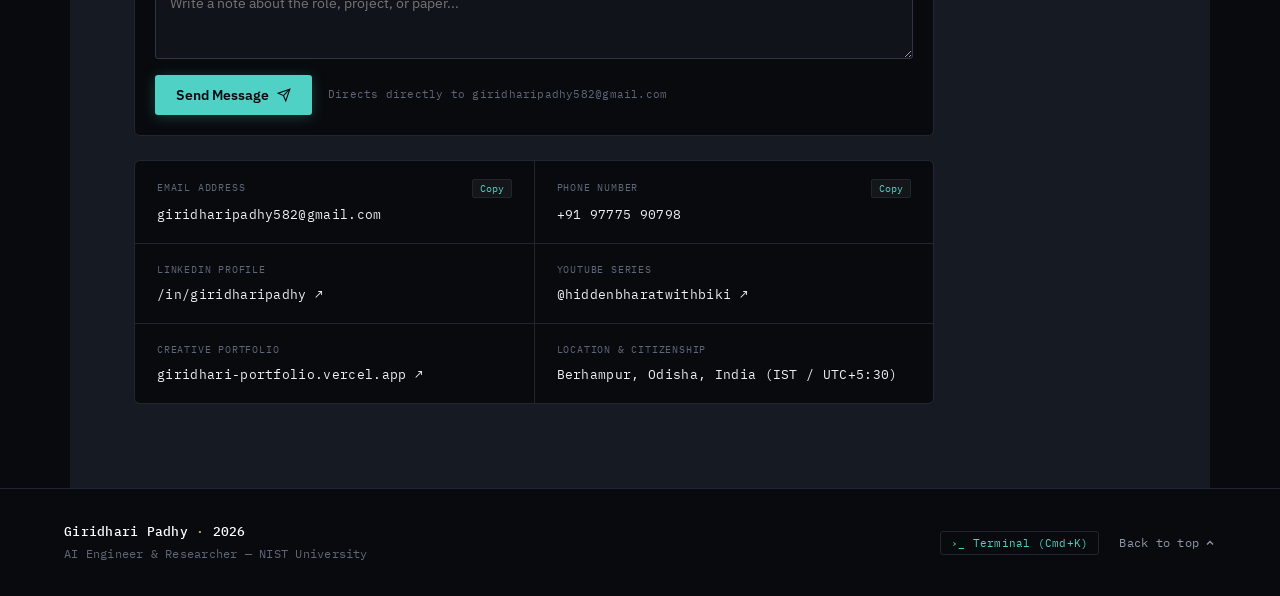
==== commit 6ffc1079: "Remove empty score badge divs from education sections Removed empty score badge divs for education e" ====
--- a/index.html
+++ b/index.html
@@ -772,7 +772,7 @@
             <div class="edu-content">
               <h3>B.Tech, Computer Science &amp; Engineering</h3>
               <p class="edu-inst">NIST University, Berhampur</p>
-              <div class="edu-score-badge mono">
+            
           
               </div>
             </div>
@@ -786,7 +786,7 @@
             <div class="edu-content">
               <h3>Intermediate in Science (Class XII)</h3>
               <p class="edu-inst">Khallikote Unitary University, Berhampur</p>
-              <div class="edu-score-badge mono">
+             
                 <span></span> <strong></strong>
               </div>
             </div>
@@ -800,7 +800,7 @@
             <div class="edu-content">
               <h3>Secondary School Certificate (Class X)</h3>
               <p class="edu-inst">SCSVM, Tandipur</p>
-              <div class="edu-score-badge mono">
+          
                 <span></span> <strong></strong>
               </div>
             </div>
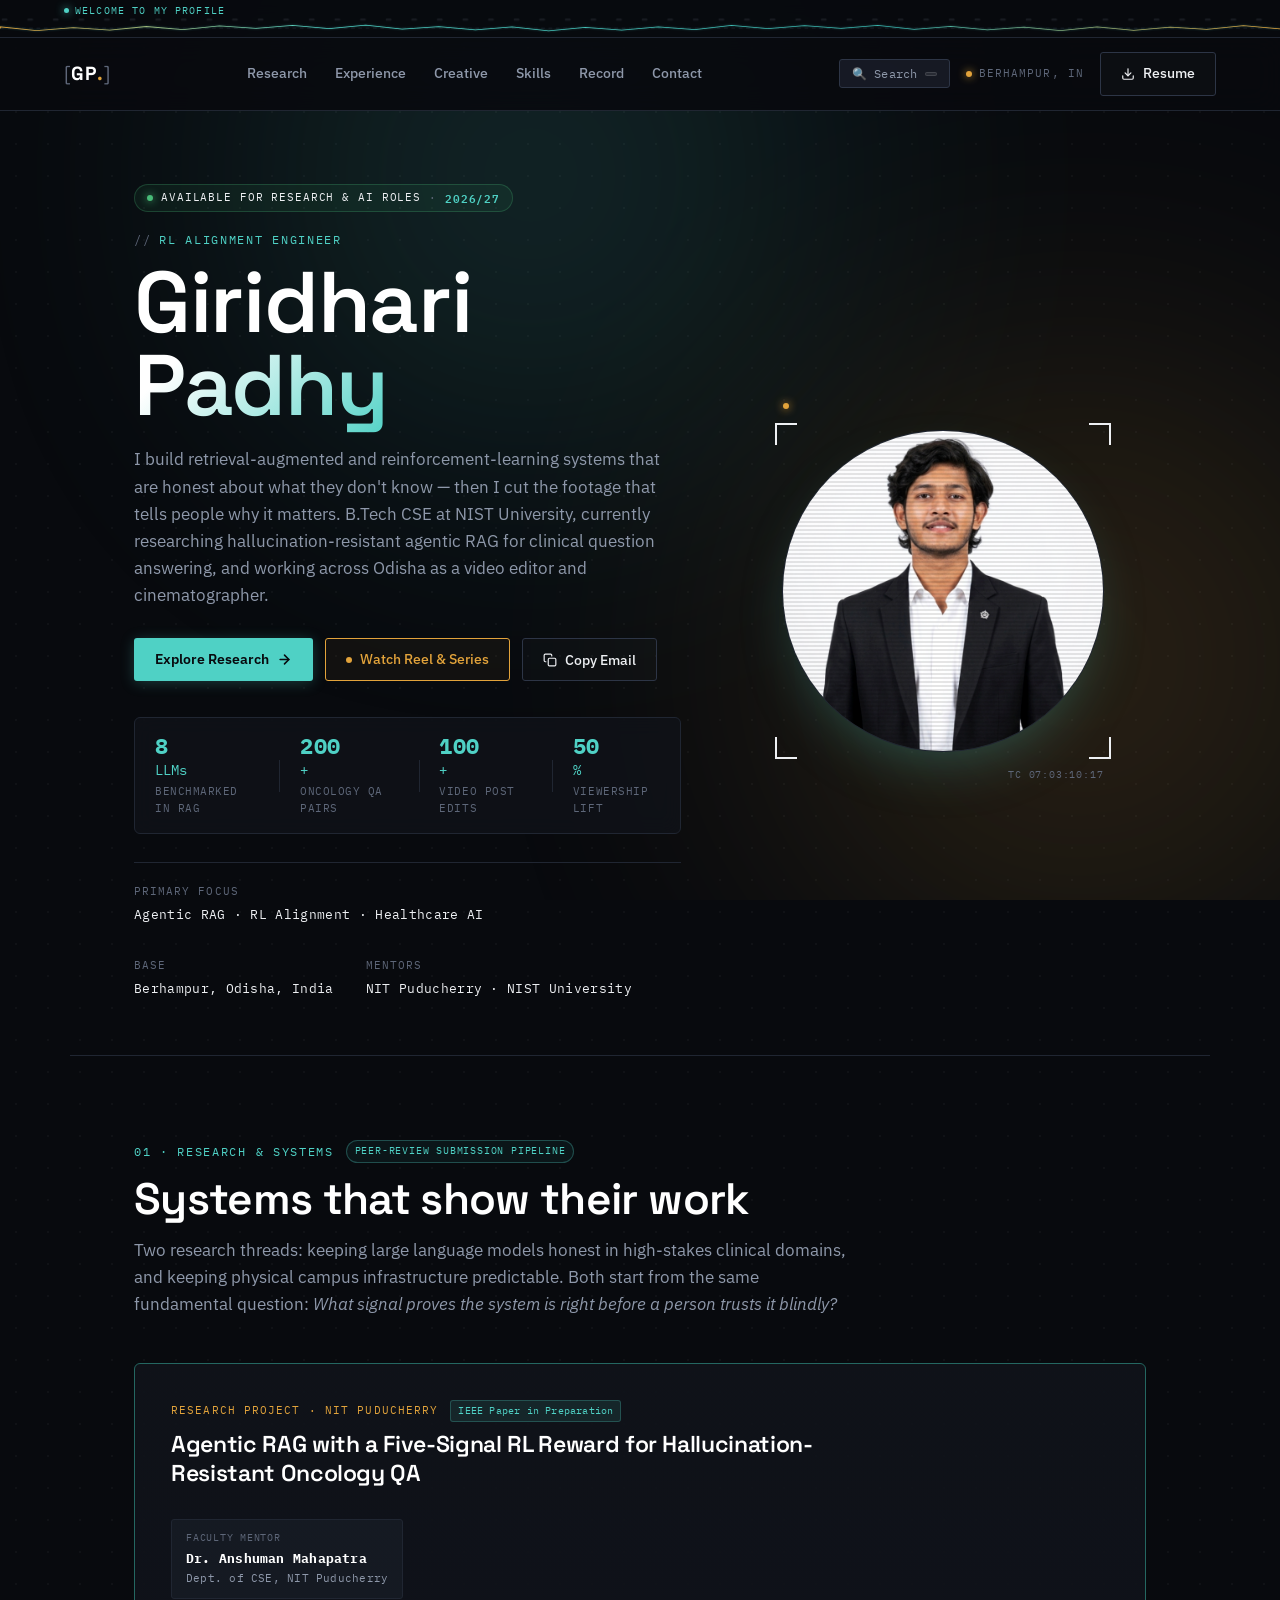
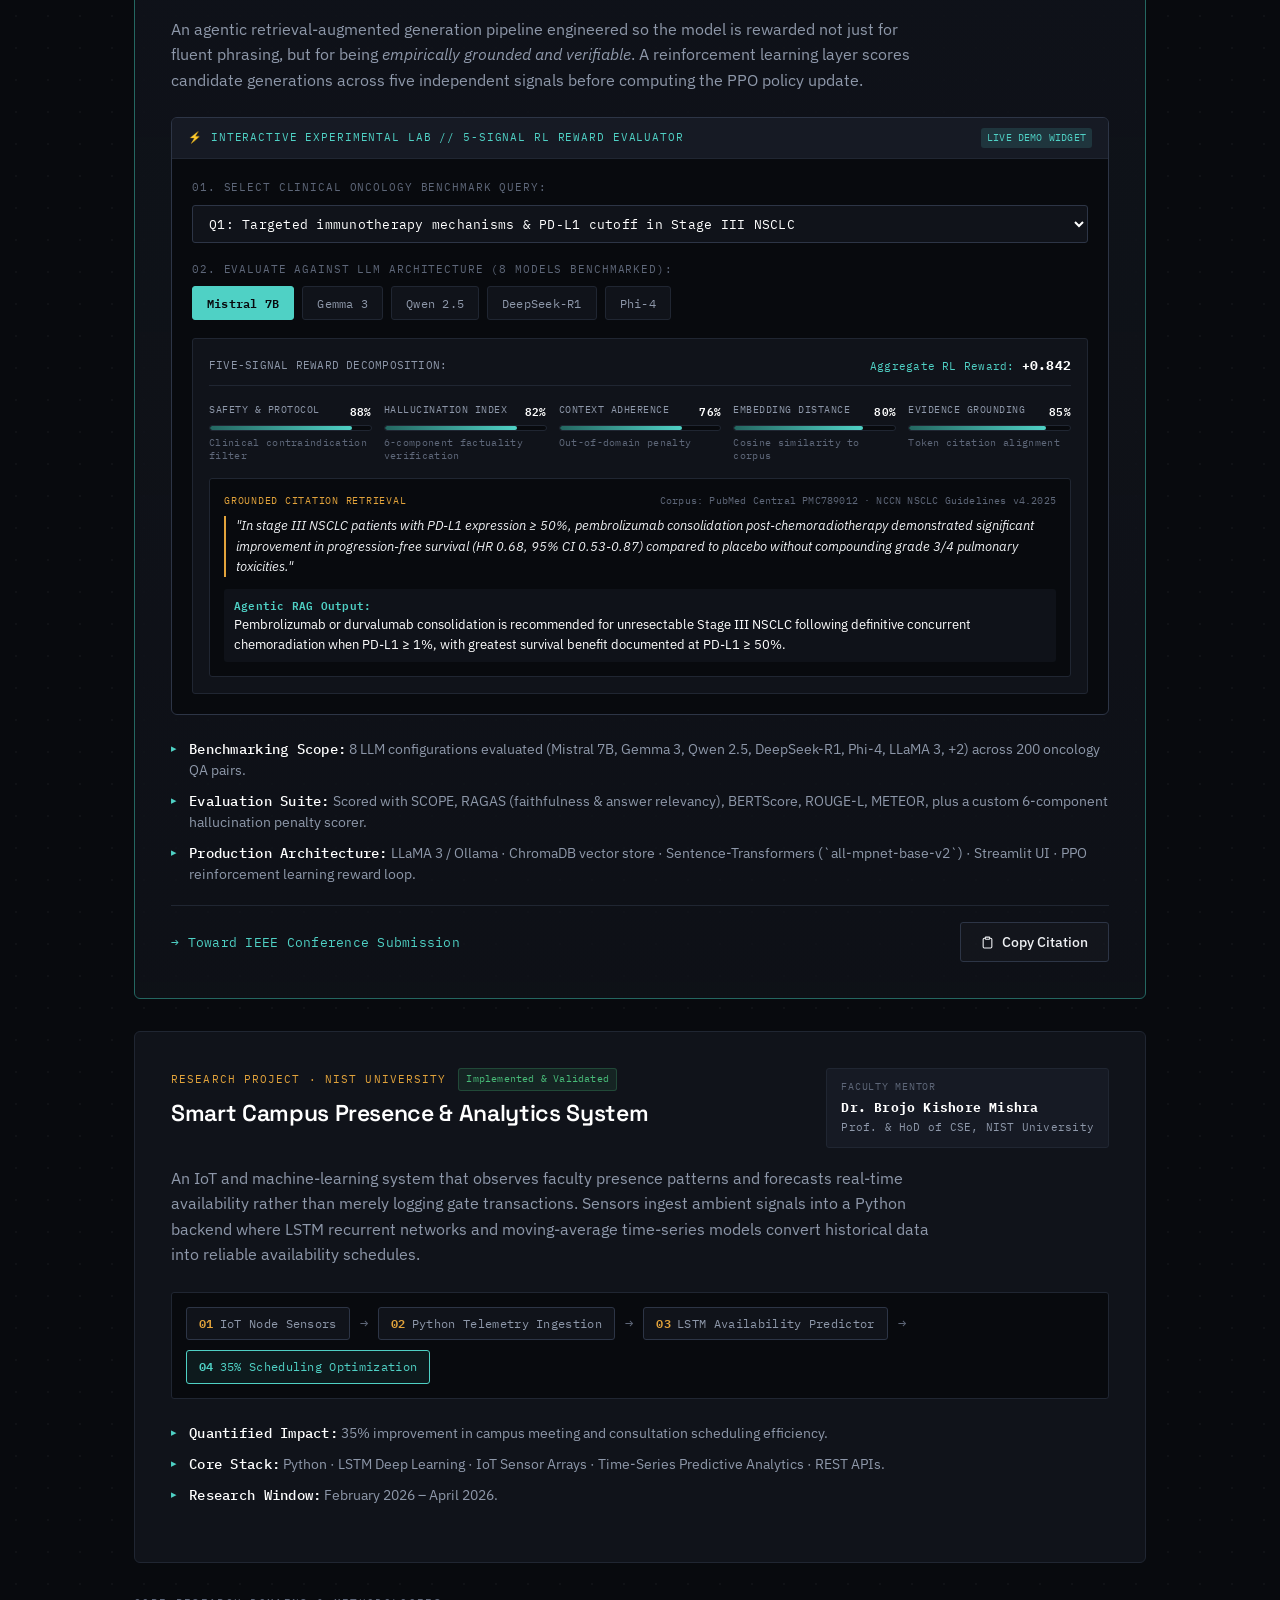
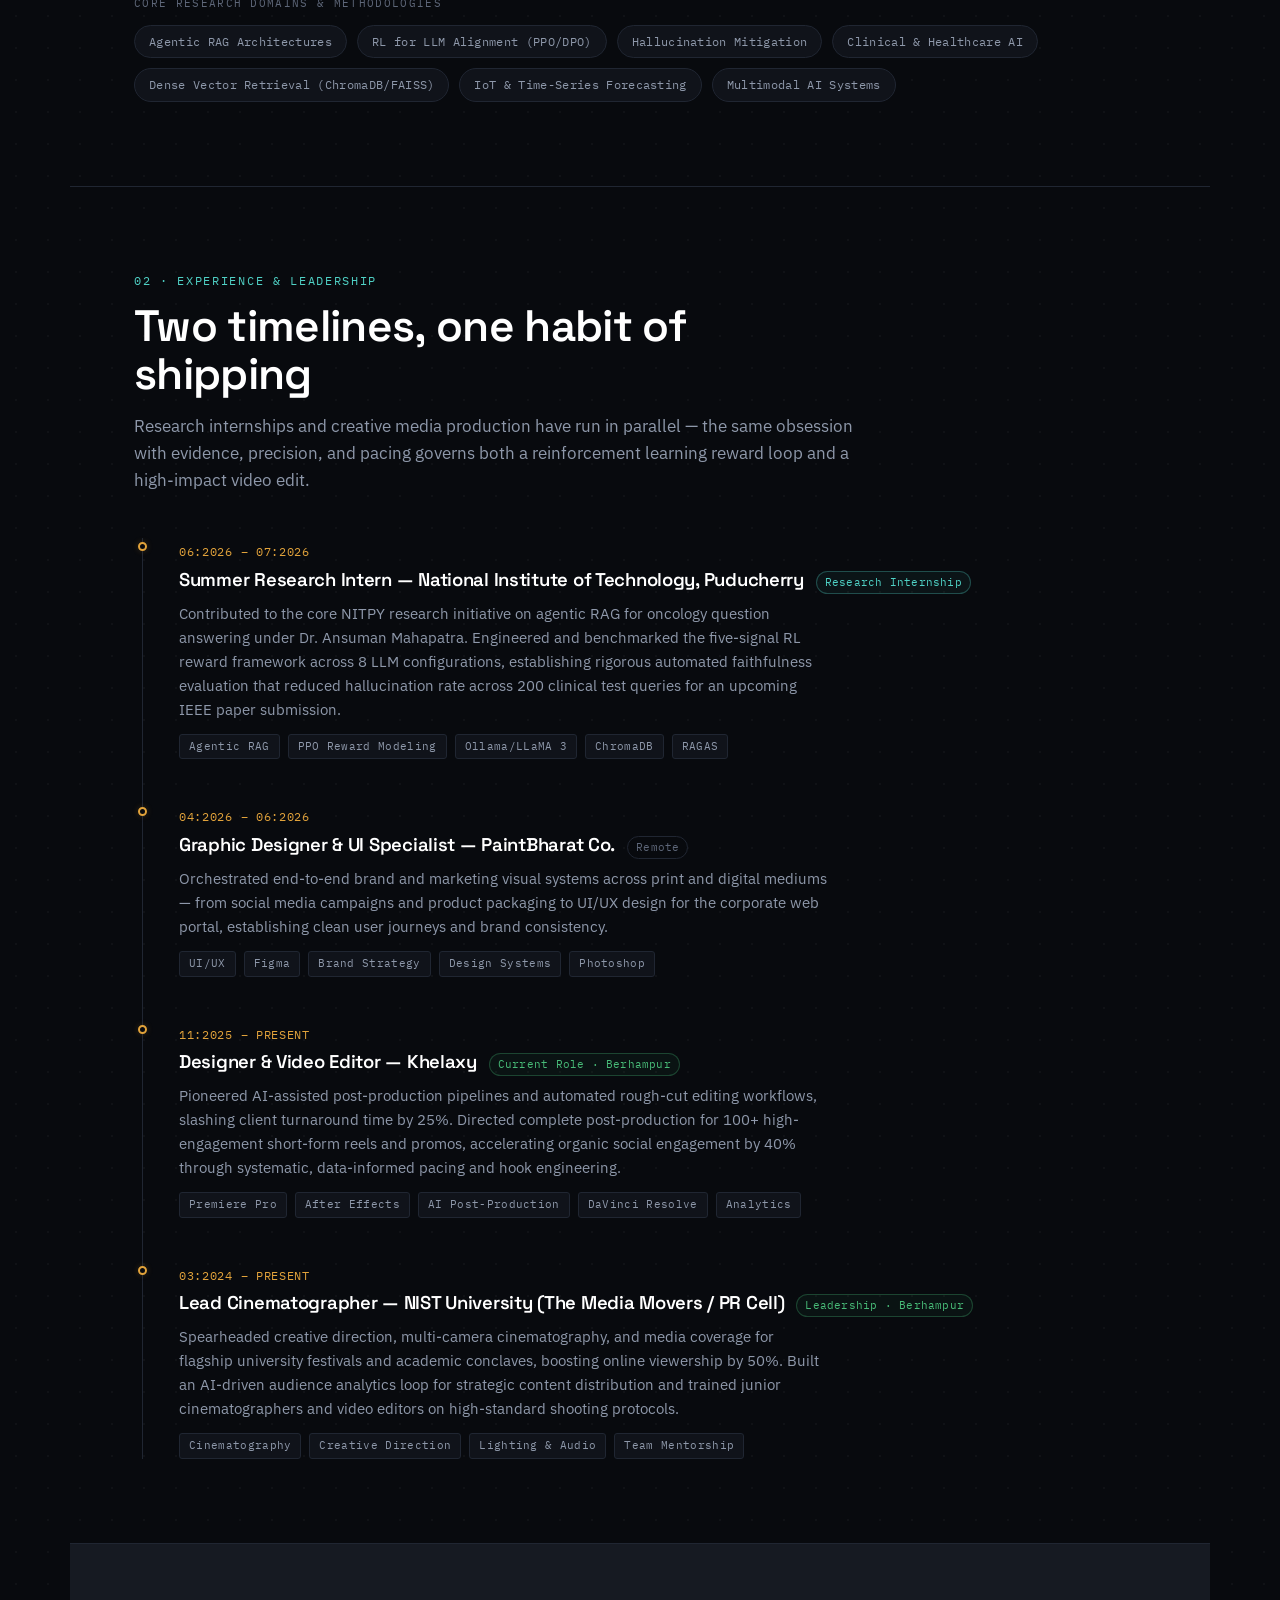
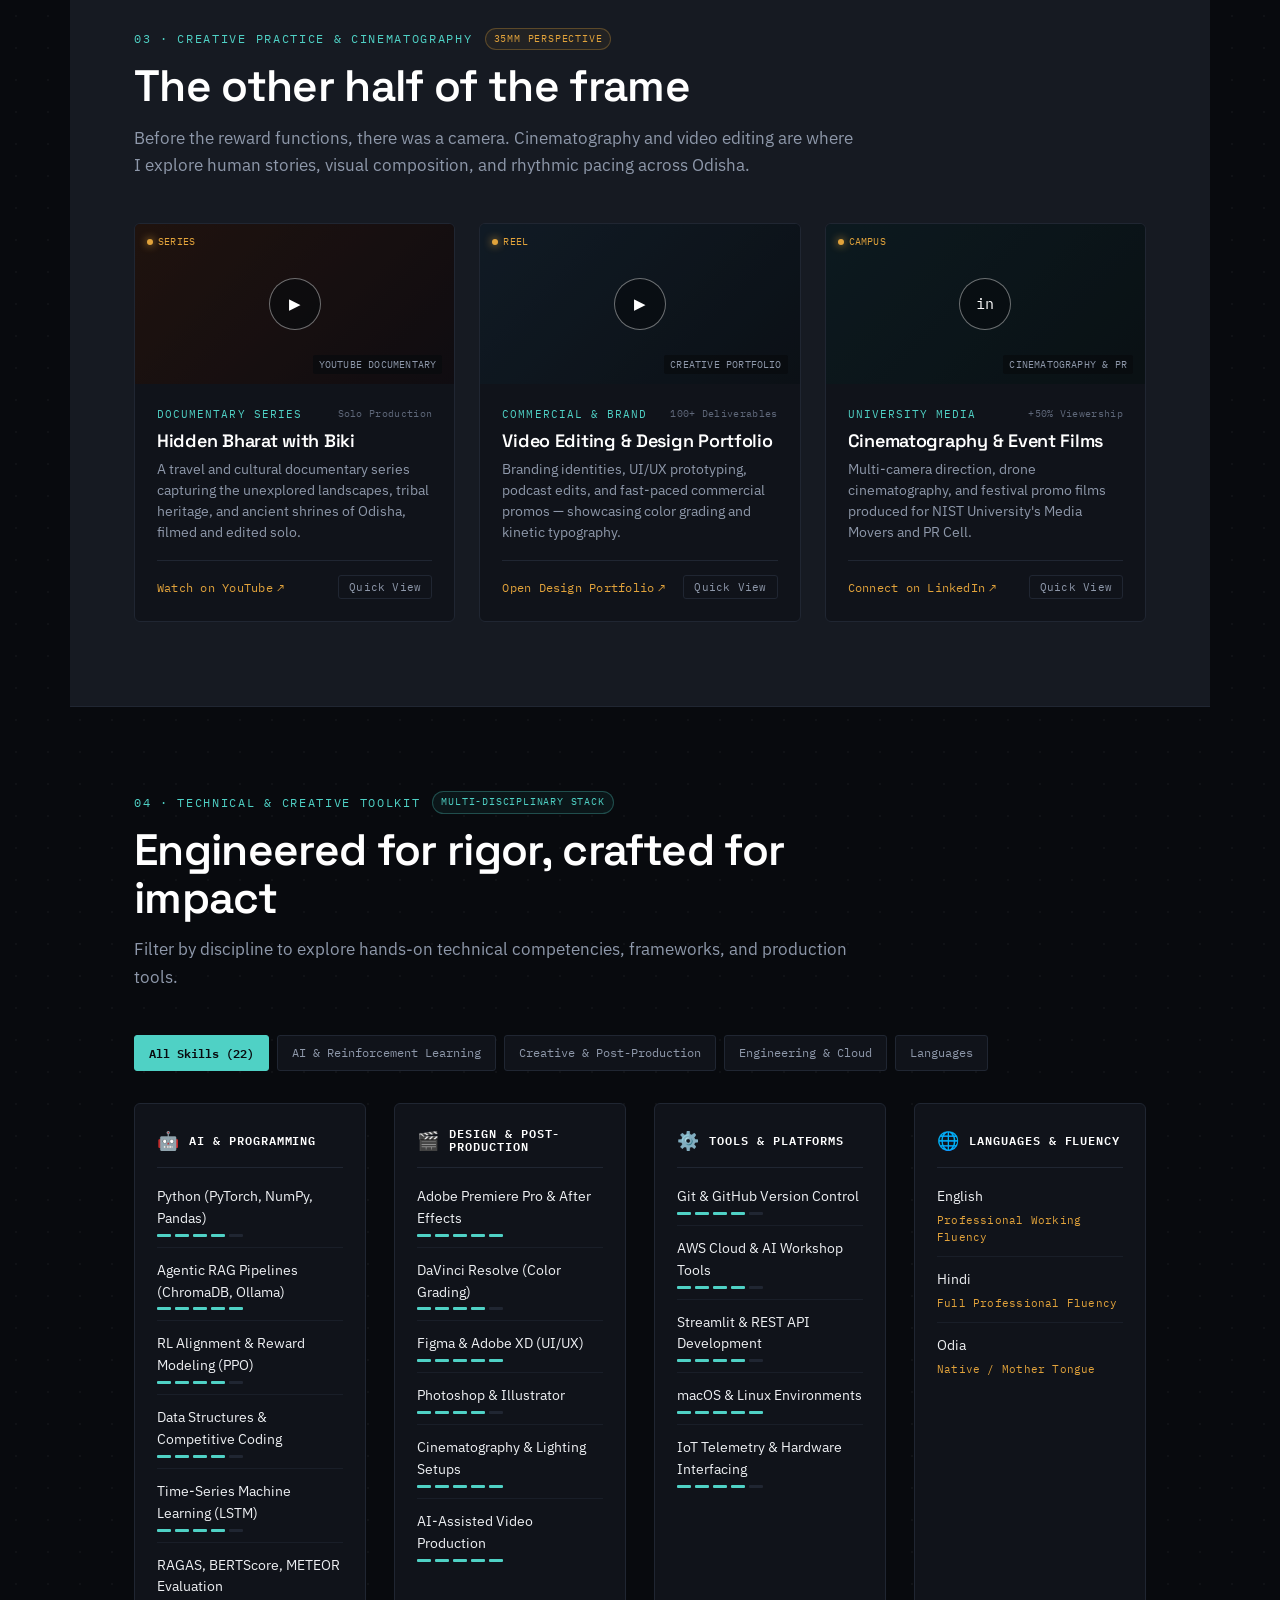
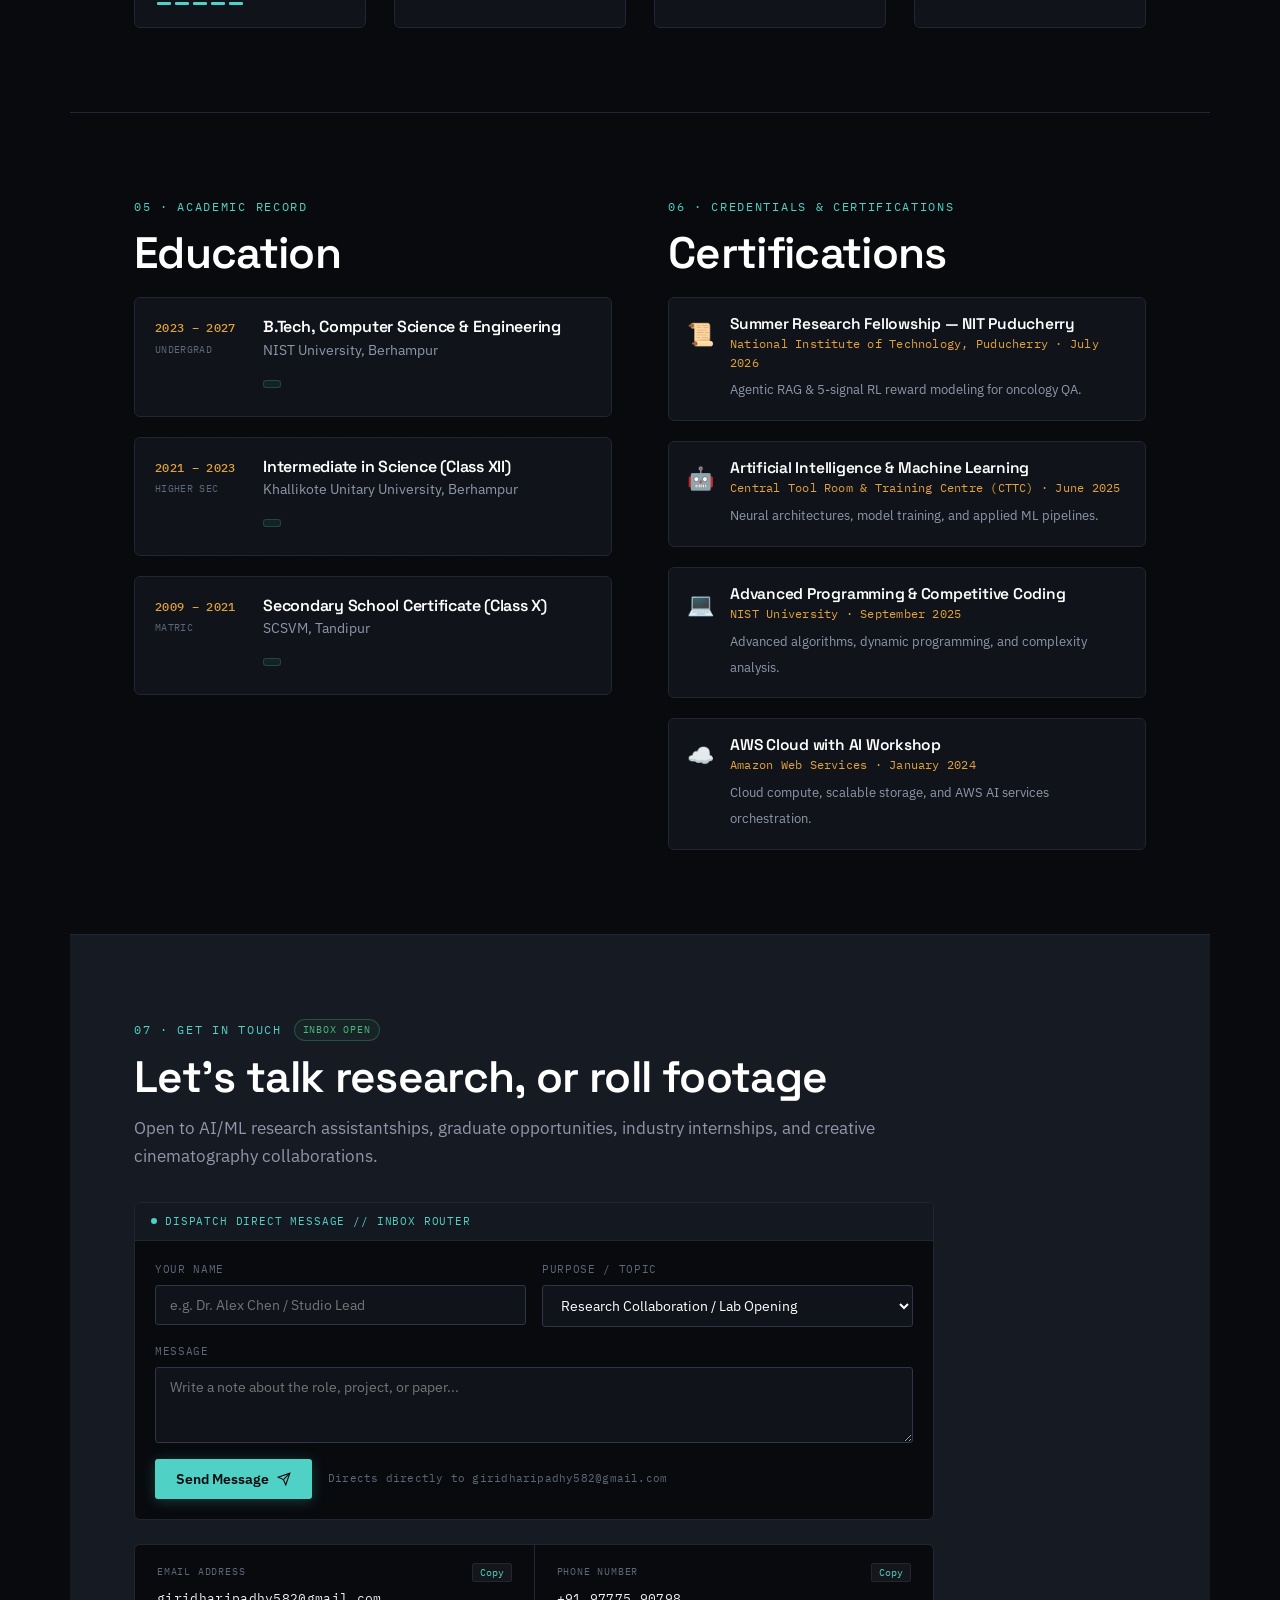
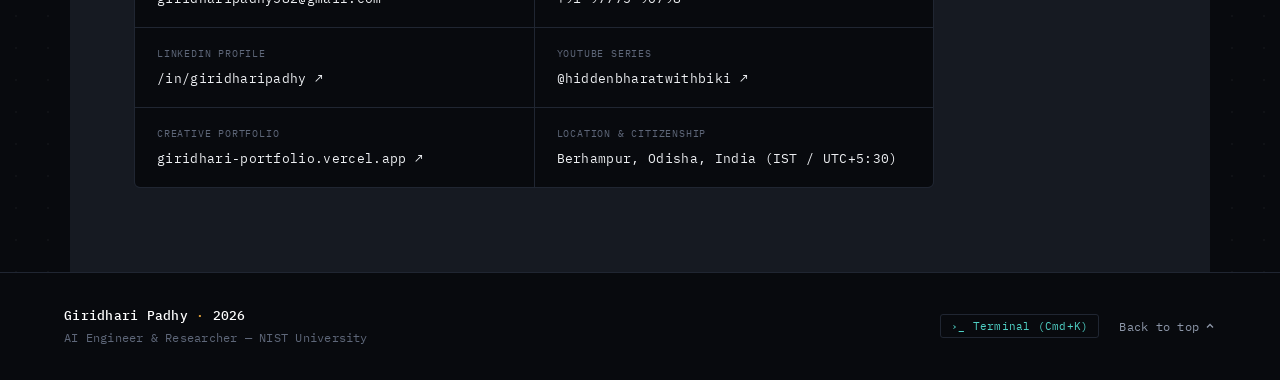
==== commit 88e0164a: "Update index.html" ====
--- a/index.html
+++ b/index.html
@@ -772,8 +772,7 @@
             <div class="edu-content">
               <h3>B.Tech, Computer Science &amp; Engineering</h3>
               <p class="edu-inst">NIST University, Berhampur</p>
-            
-          
+              <div class="edu-score-badge mono">
               </div>
             </div>
           </li>
@@ -786,7 +785,7 @@
             <div class="edu-content">
               <h3>Intermediate in Science (Class XII)</h3>
               <p class="edu-inst">Khallikote Unitary University, Berhampur</p>
-             
+                <div class="edu-score-badge mono">
                 <span></span> <strong></strong>
               </div>
             </div>
@@ -800,7 +799,7 @@
             <div class="edu-content">
               <h3>Secondary School Certificate (Class X)</h3>
               <p class="edu-inst">SCSVM, Tandipur</p>
-          
+                <div class="edu-score-badge mono">        
                 <span></span> <strong></strong>
               </div>
             </div>
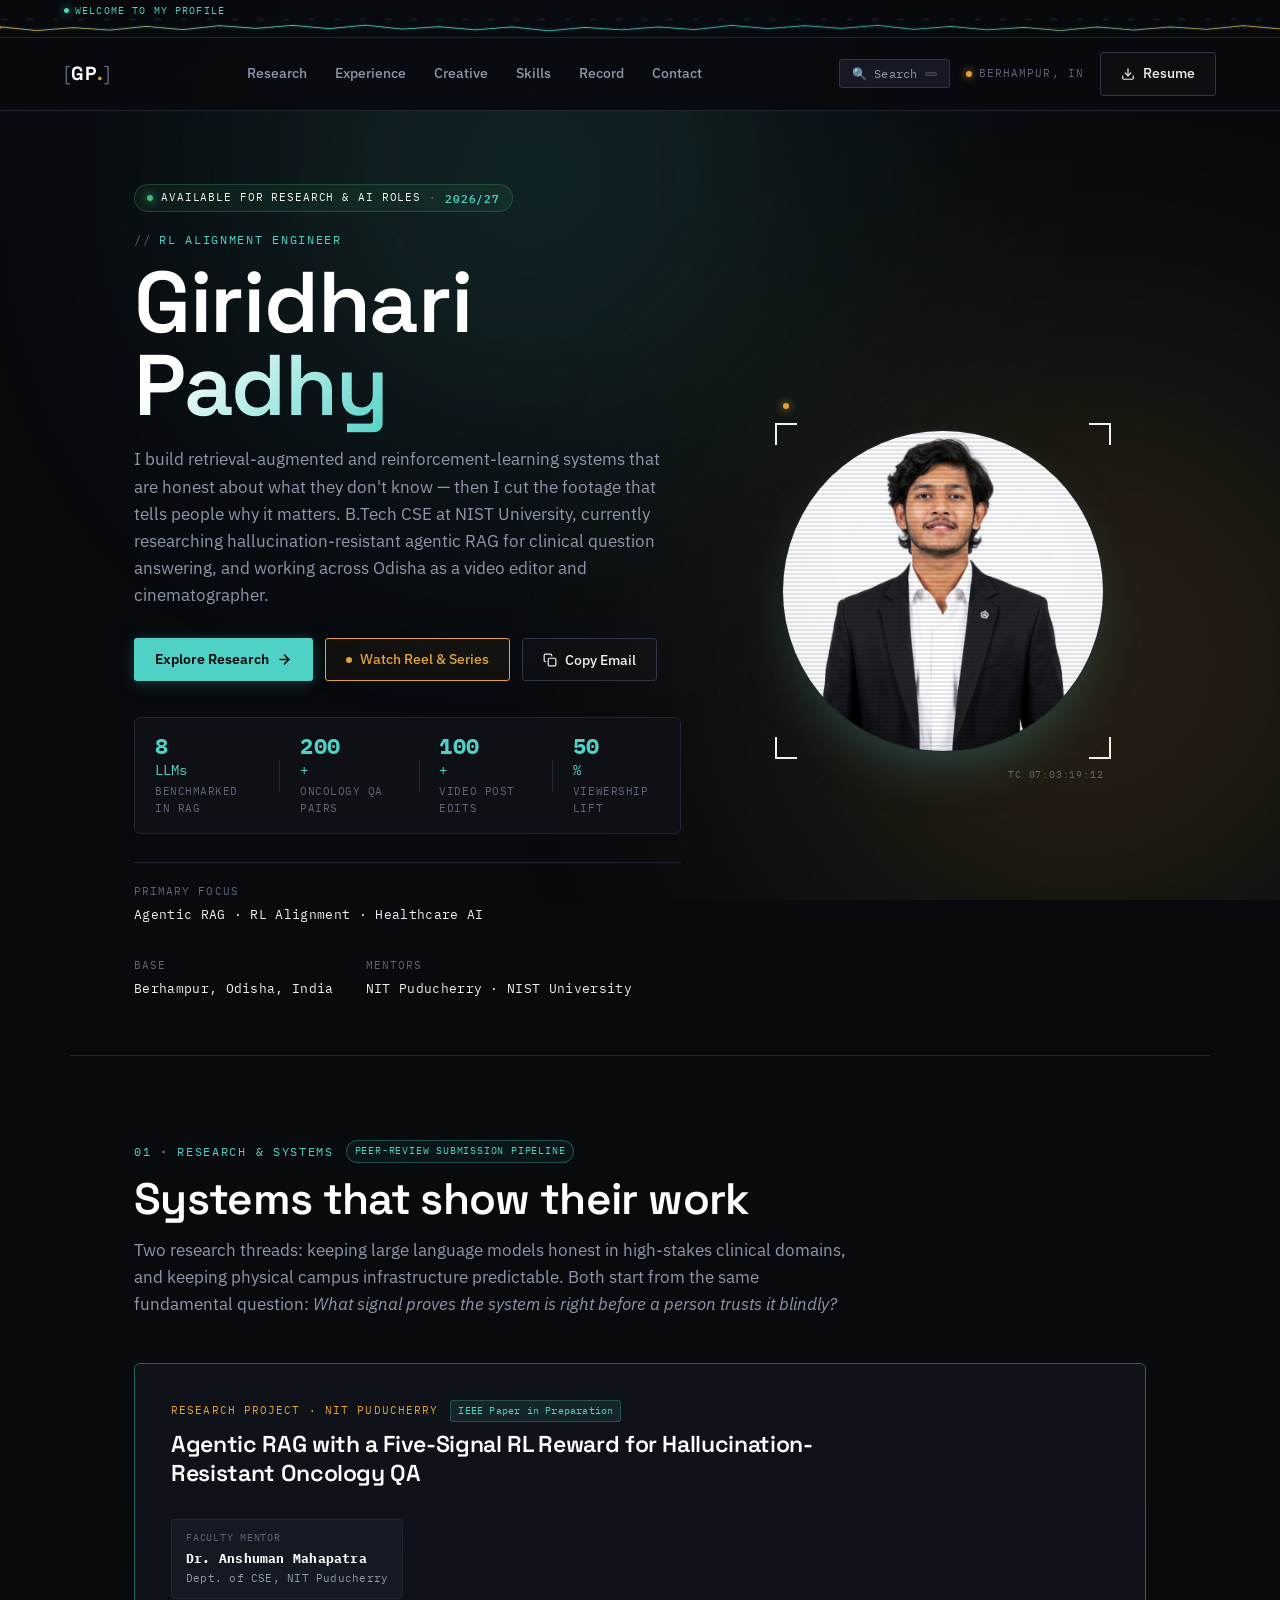
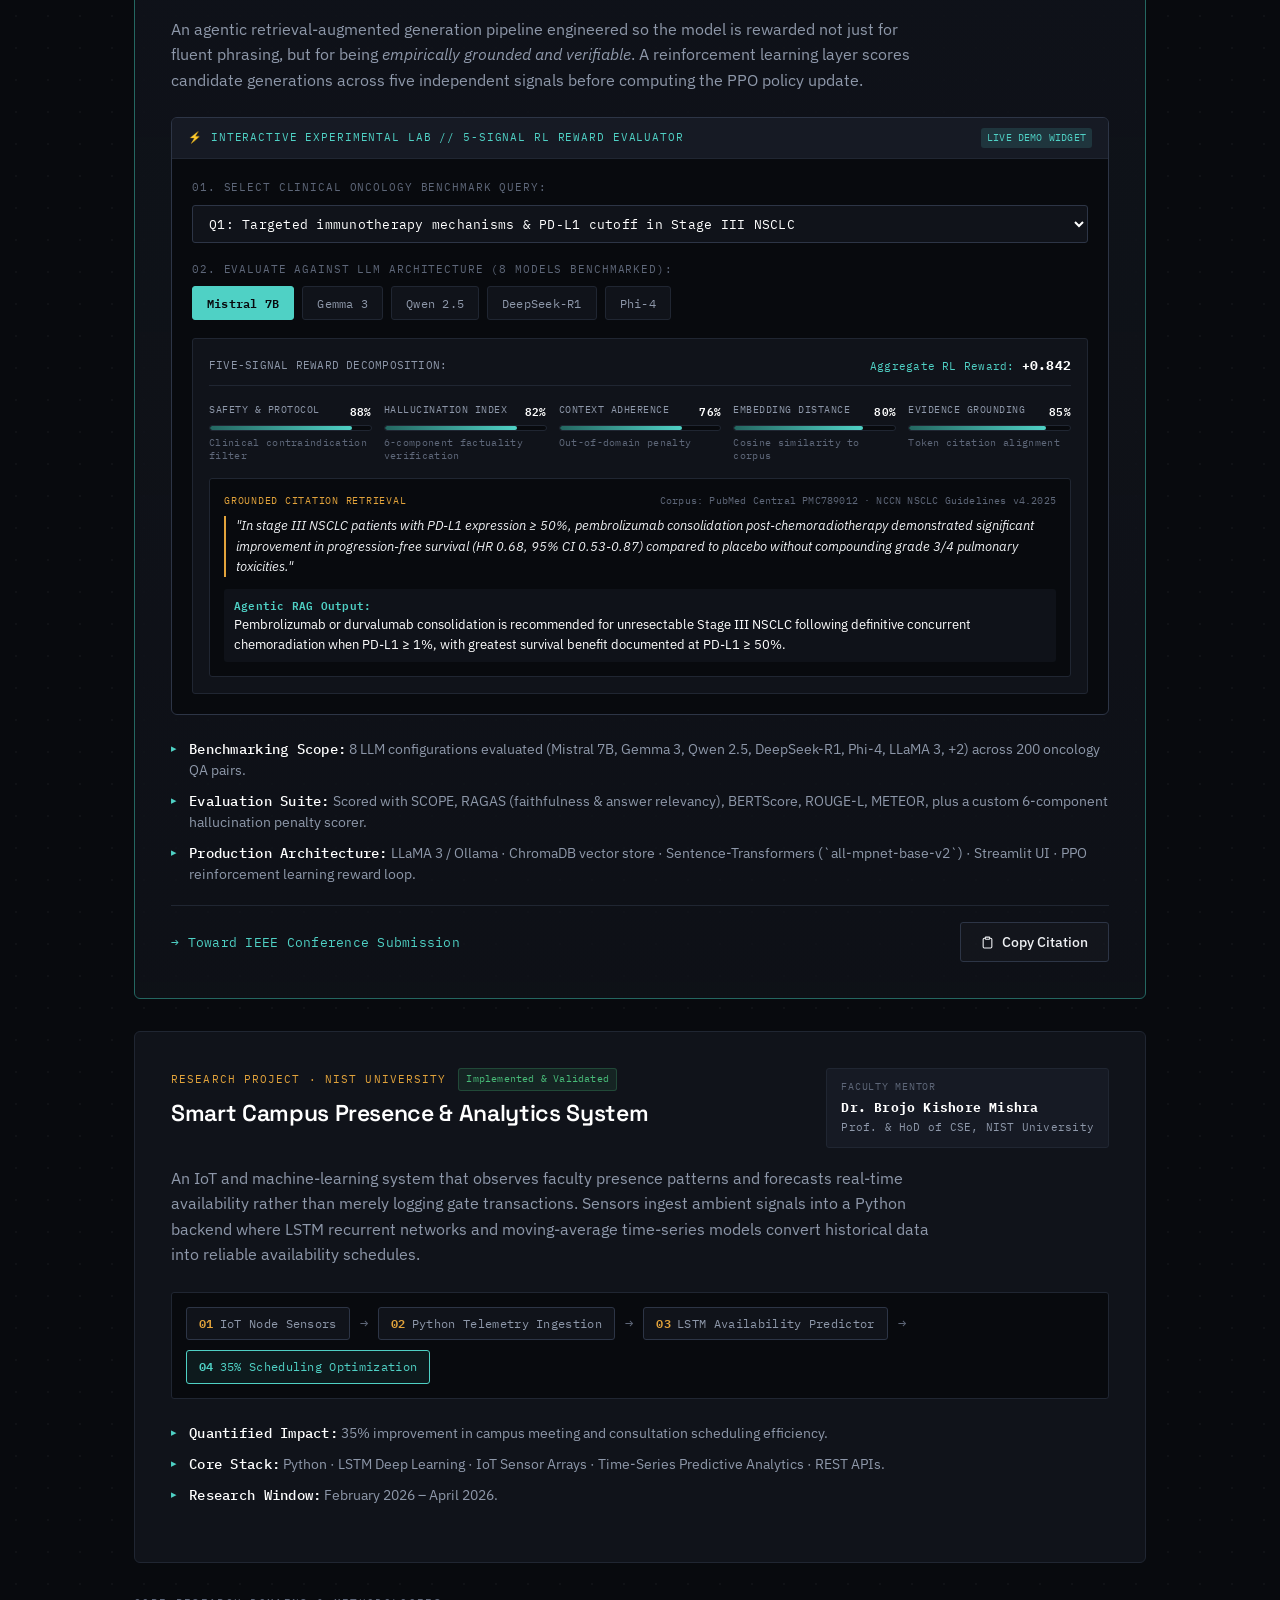
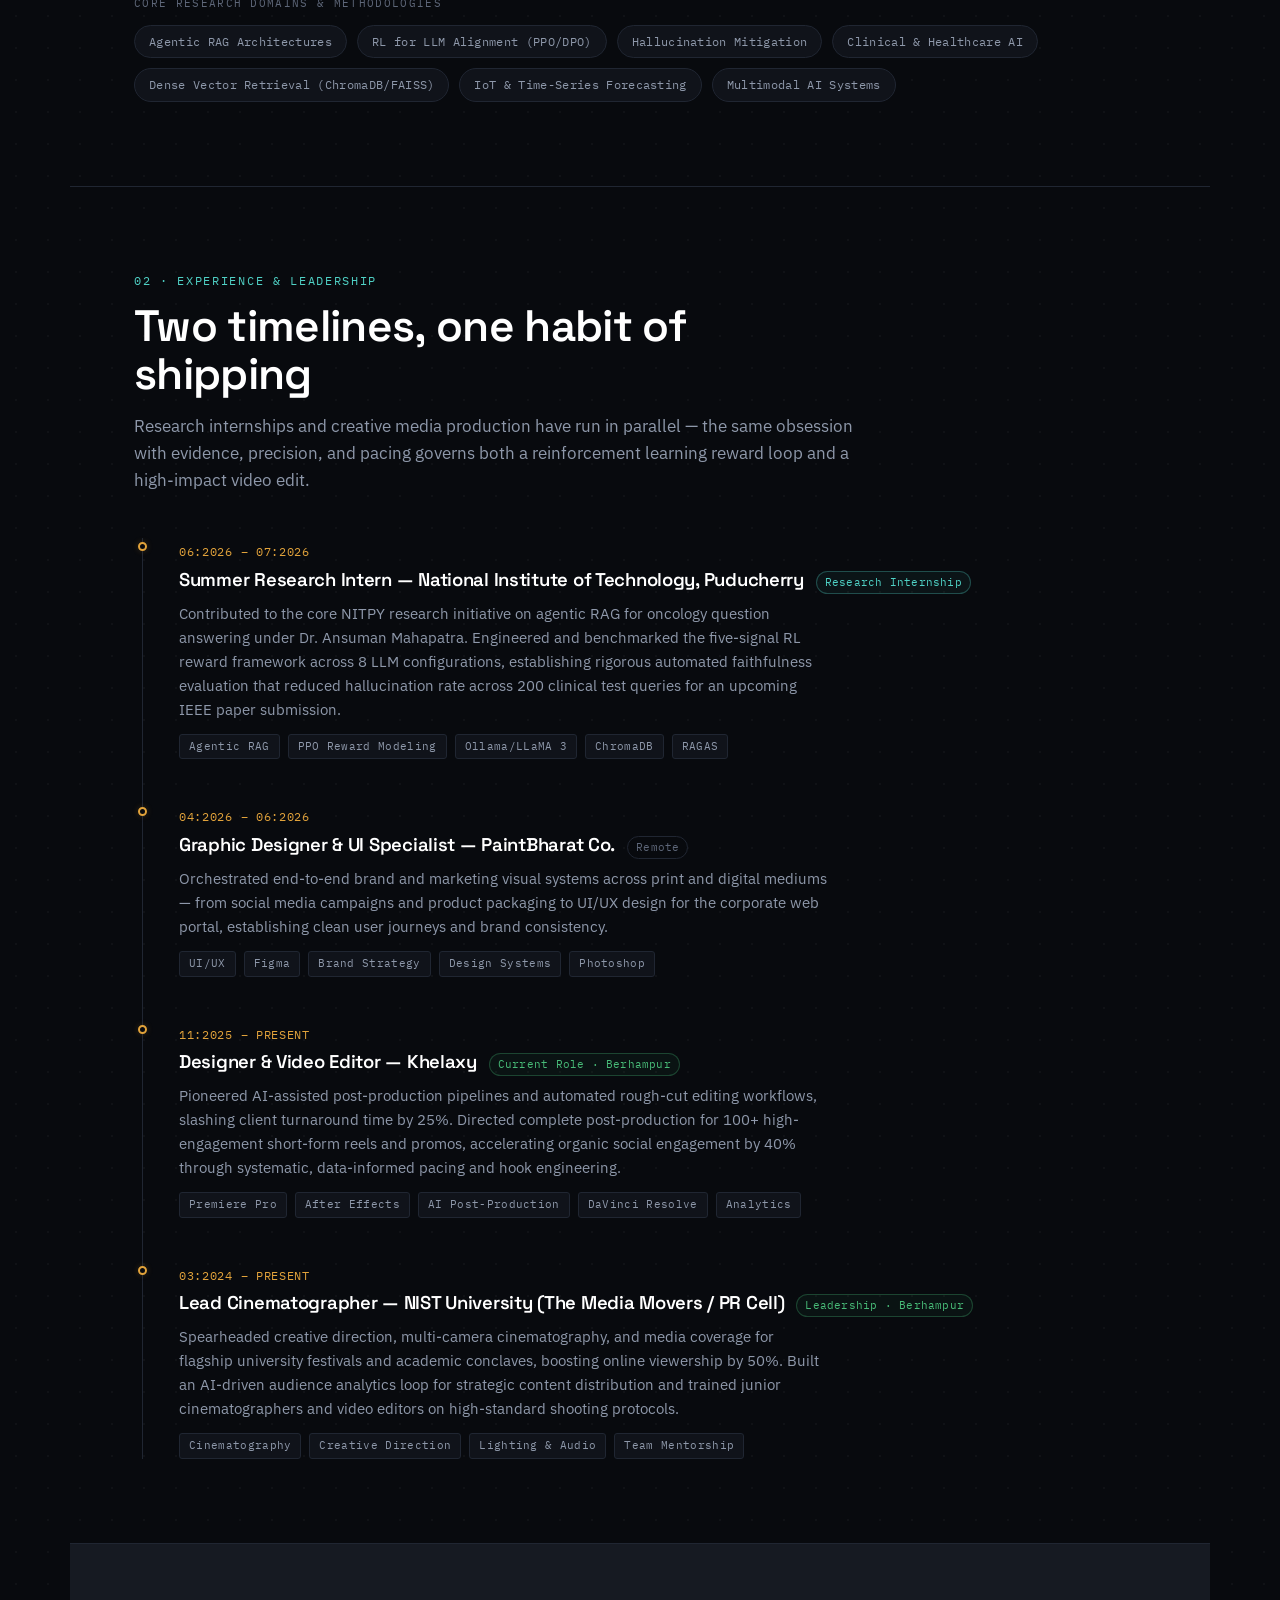
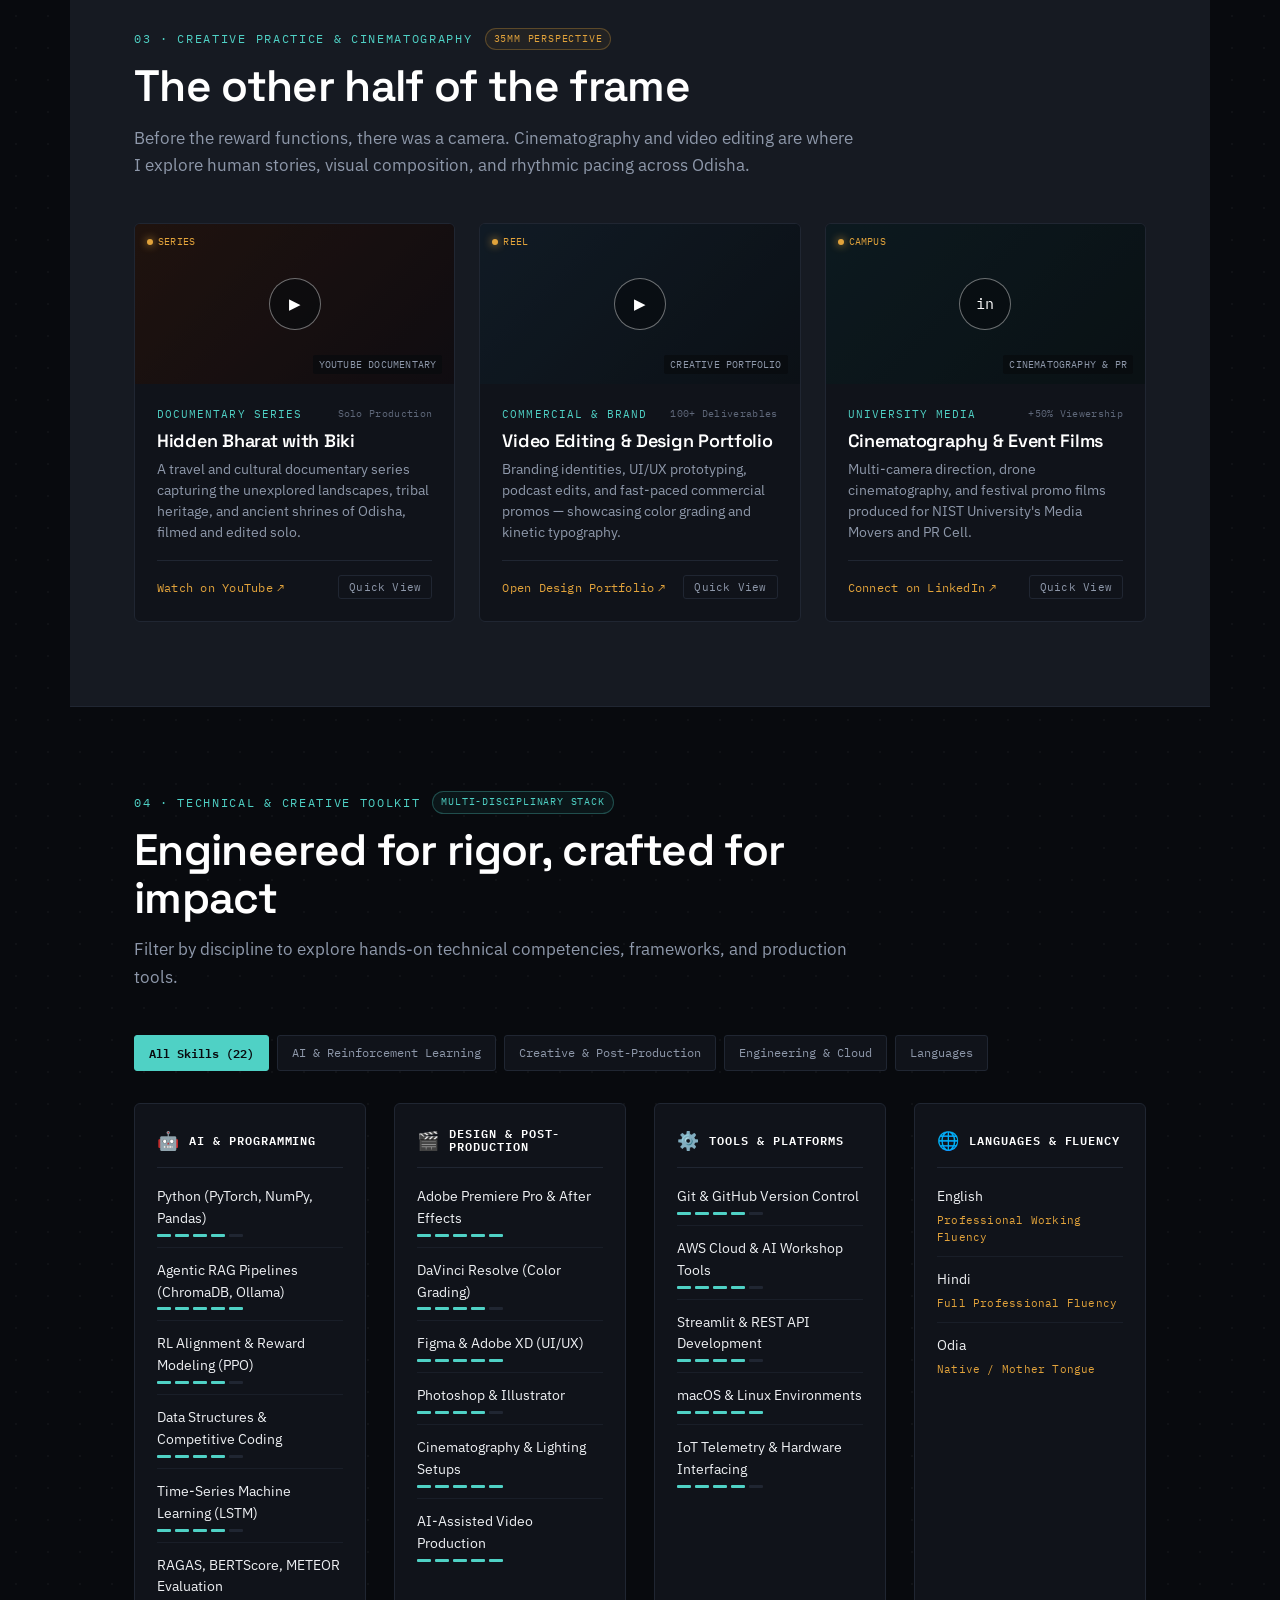
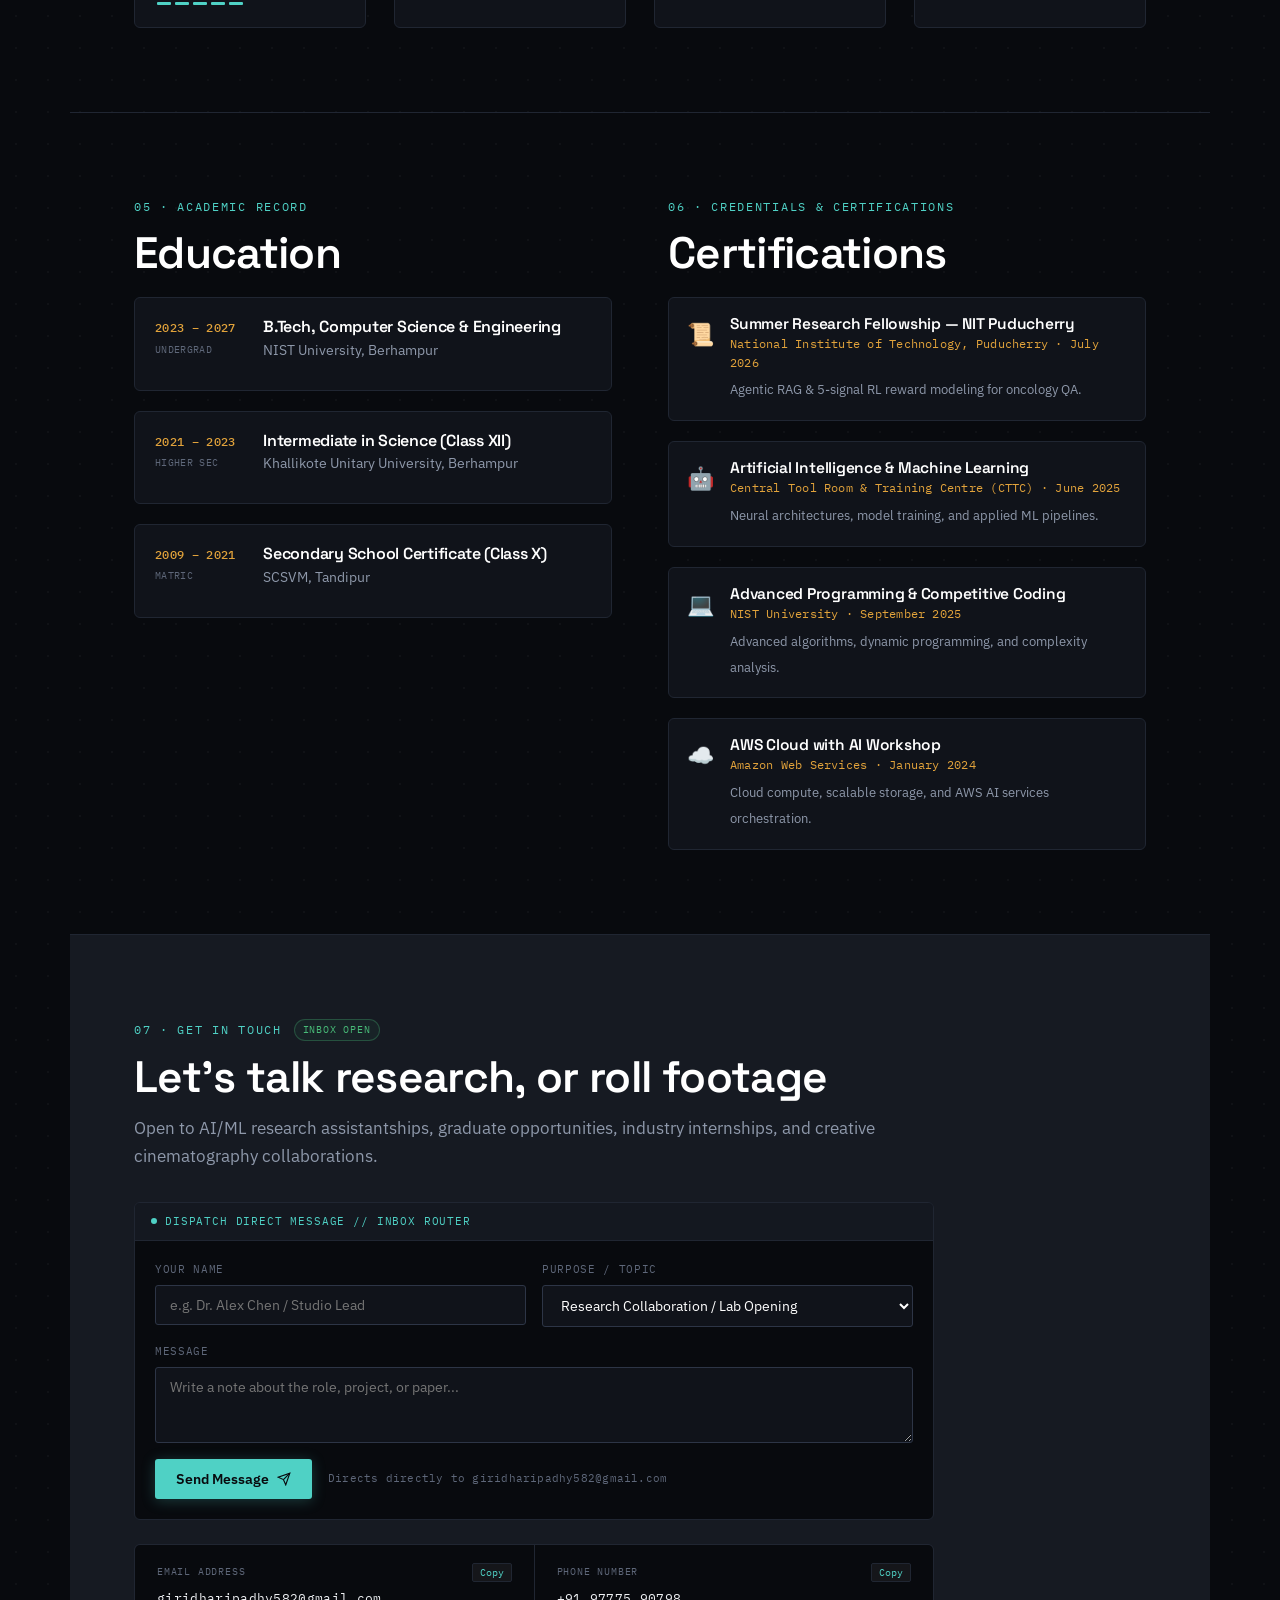
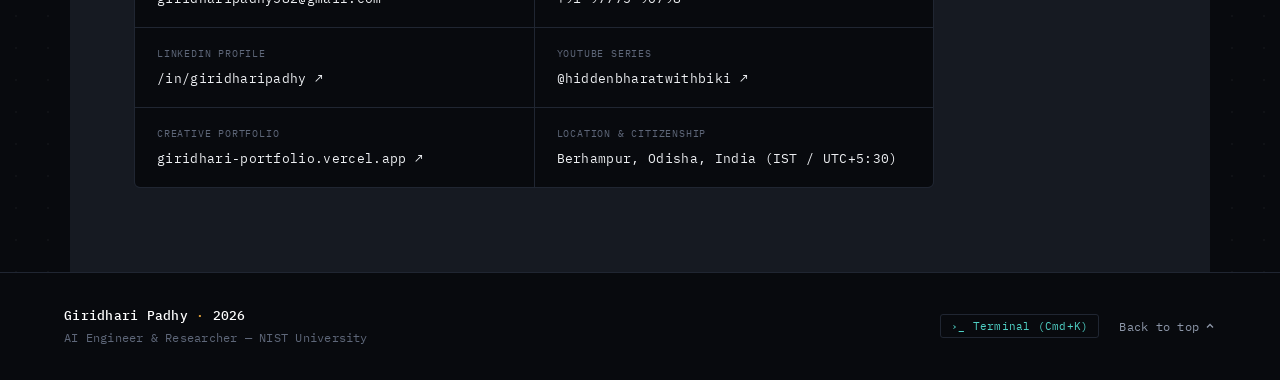
==== commit 454ac688: "Remove empty score badge divs from index.html Removed empty score badge divs from education sections" ====
--- a/index.html
+++ b/index.html
@@ -772,8 +772,7 @@
             <div class="edu-content">
               <h3>B.Tech, Computer Science &amp; Engineering</h3>
               <p class="edu-inst">NIST University, Berhampur</p>
-              <div class="edu-score-badge mono">
-              </div>
+              
             </div>
           </li>
           
@@ -785,9 +784,7 @@
             <div class="edu-content">
               <h3>Intermediate in Science (Class XII)</h3>
               <p class="edu-inst">Khallikote Unitary University, Berhampur</p>
-                <div class="edu-score-badge mono">
-                <span></span> <strong></strong>
-              </div>
+
             </div>
           </li>
           
@@ -799,9 +796,7 @@
             <div class="edu-content">
               <h3>Secondary School Certificate (Class X)</h3>
               <p class="edu-inst">SCSVM, Tandipur</p>
-                <div class="edu-score-badge mono">        
-                <span></span> <strong></strong>
-              </div>
+
             </div>
           </li>
         </ol>
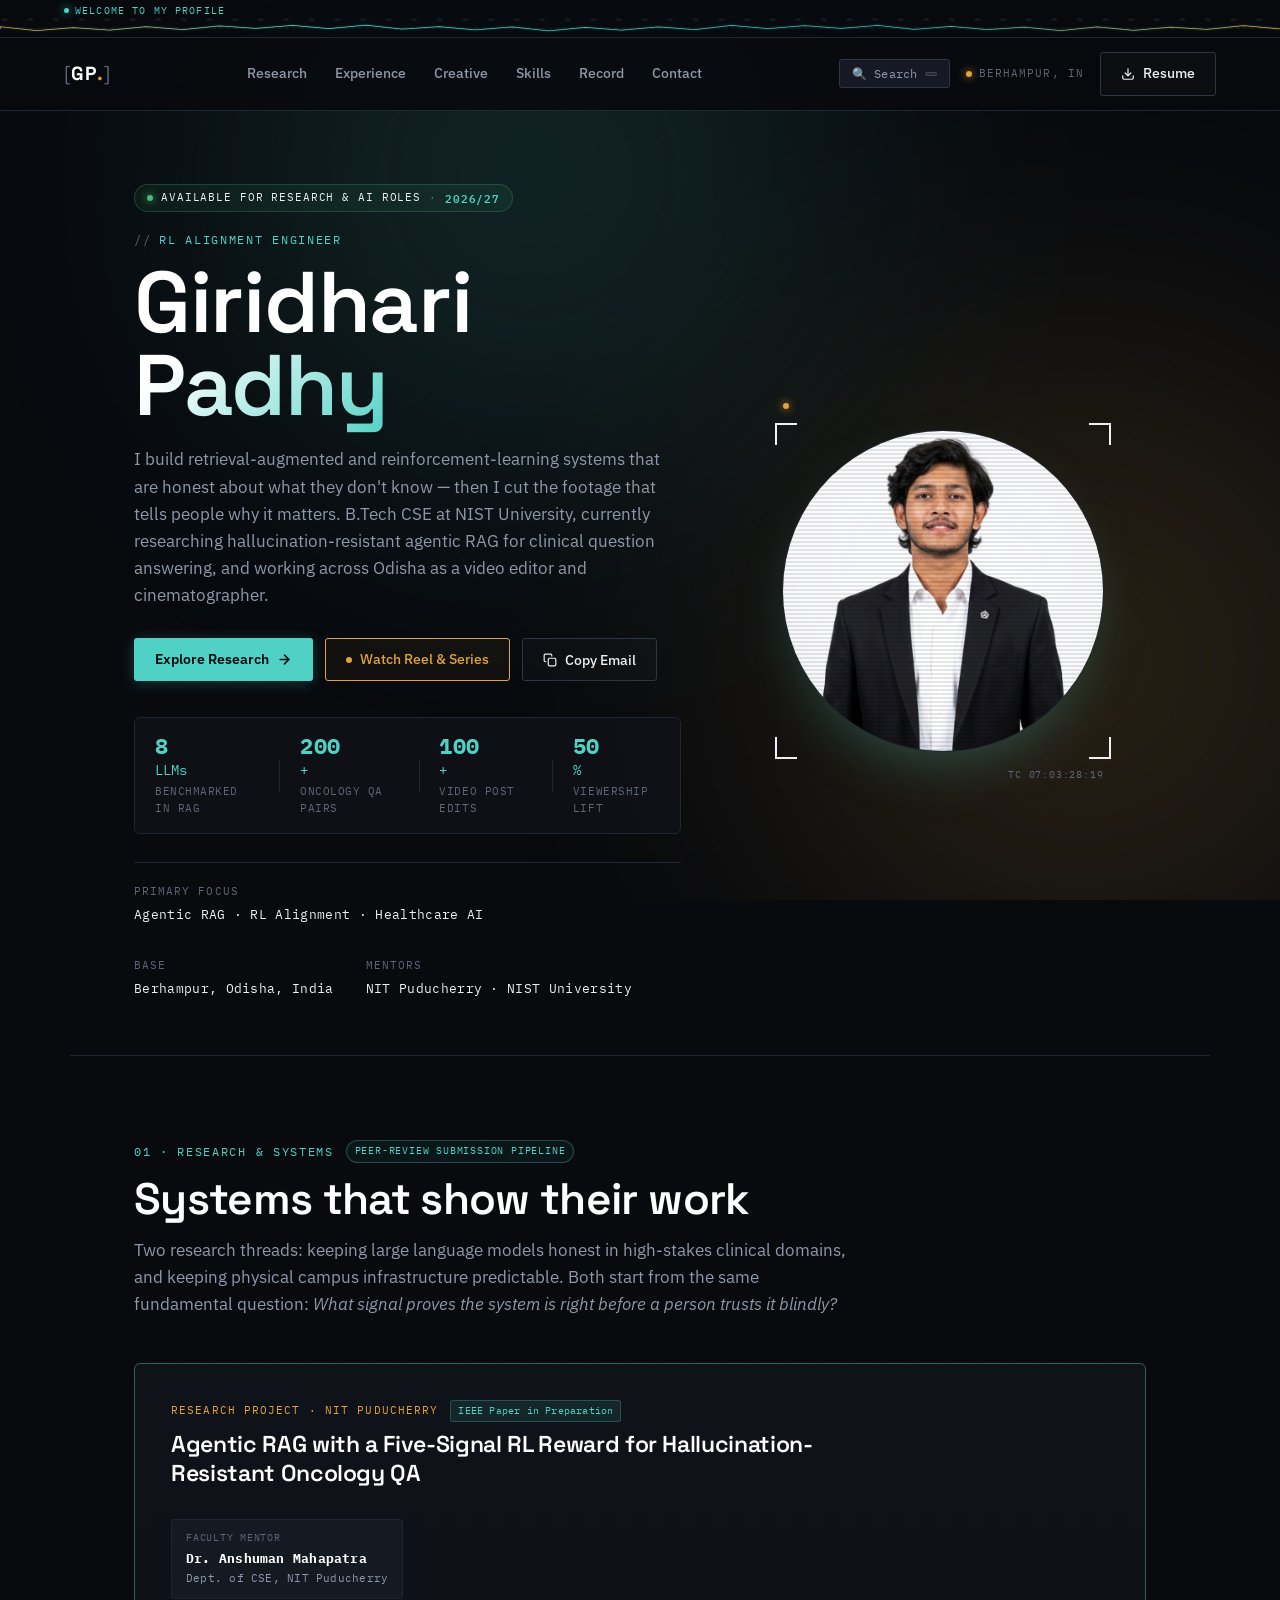
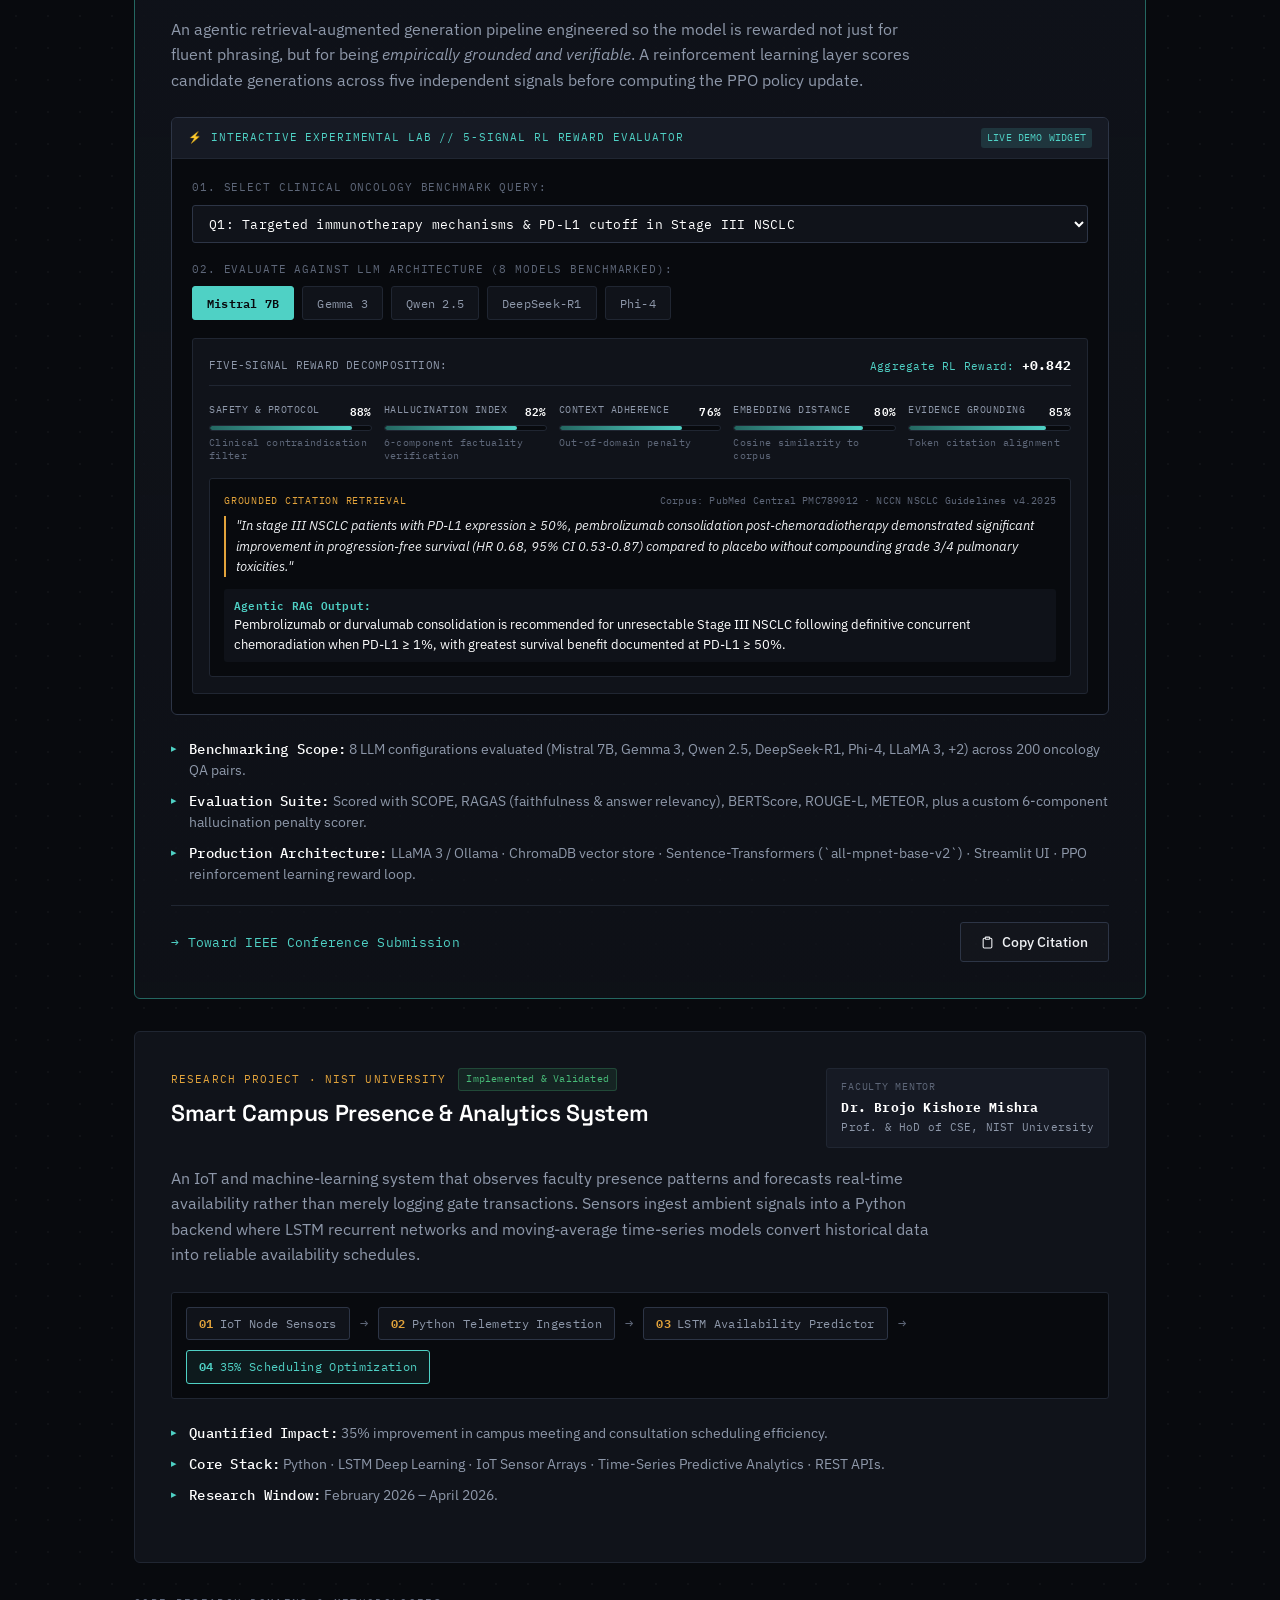
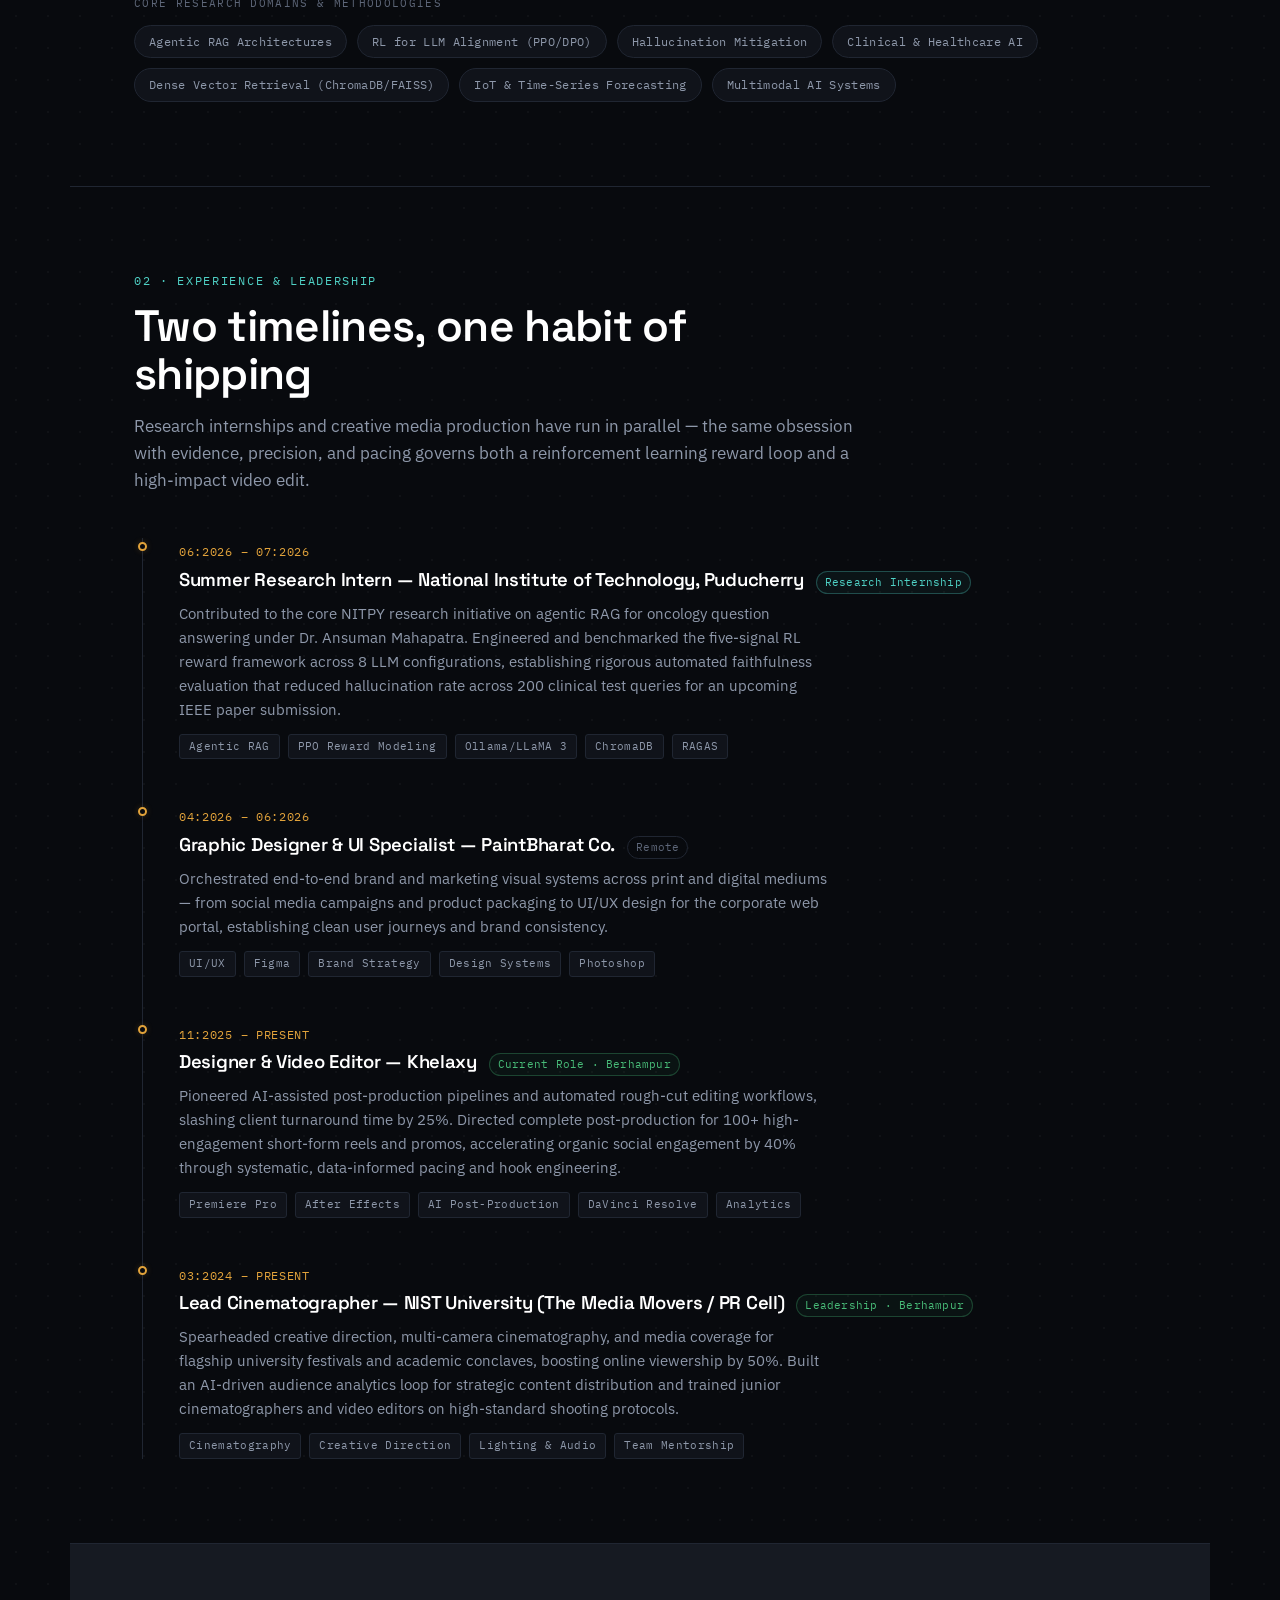
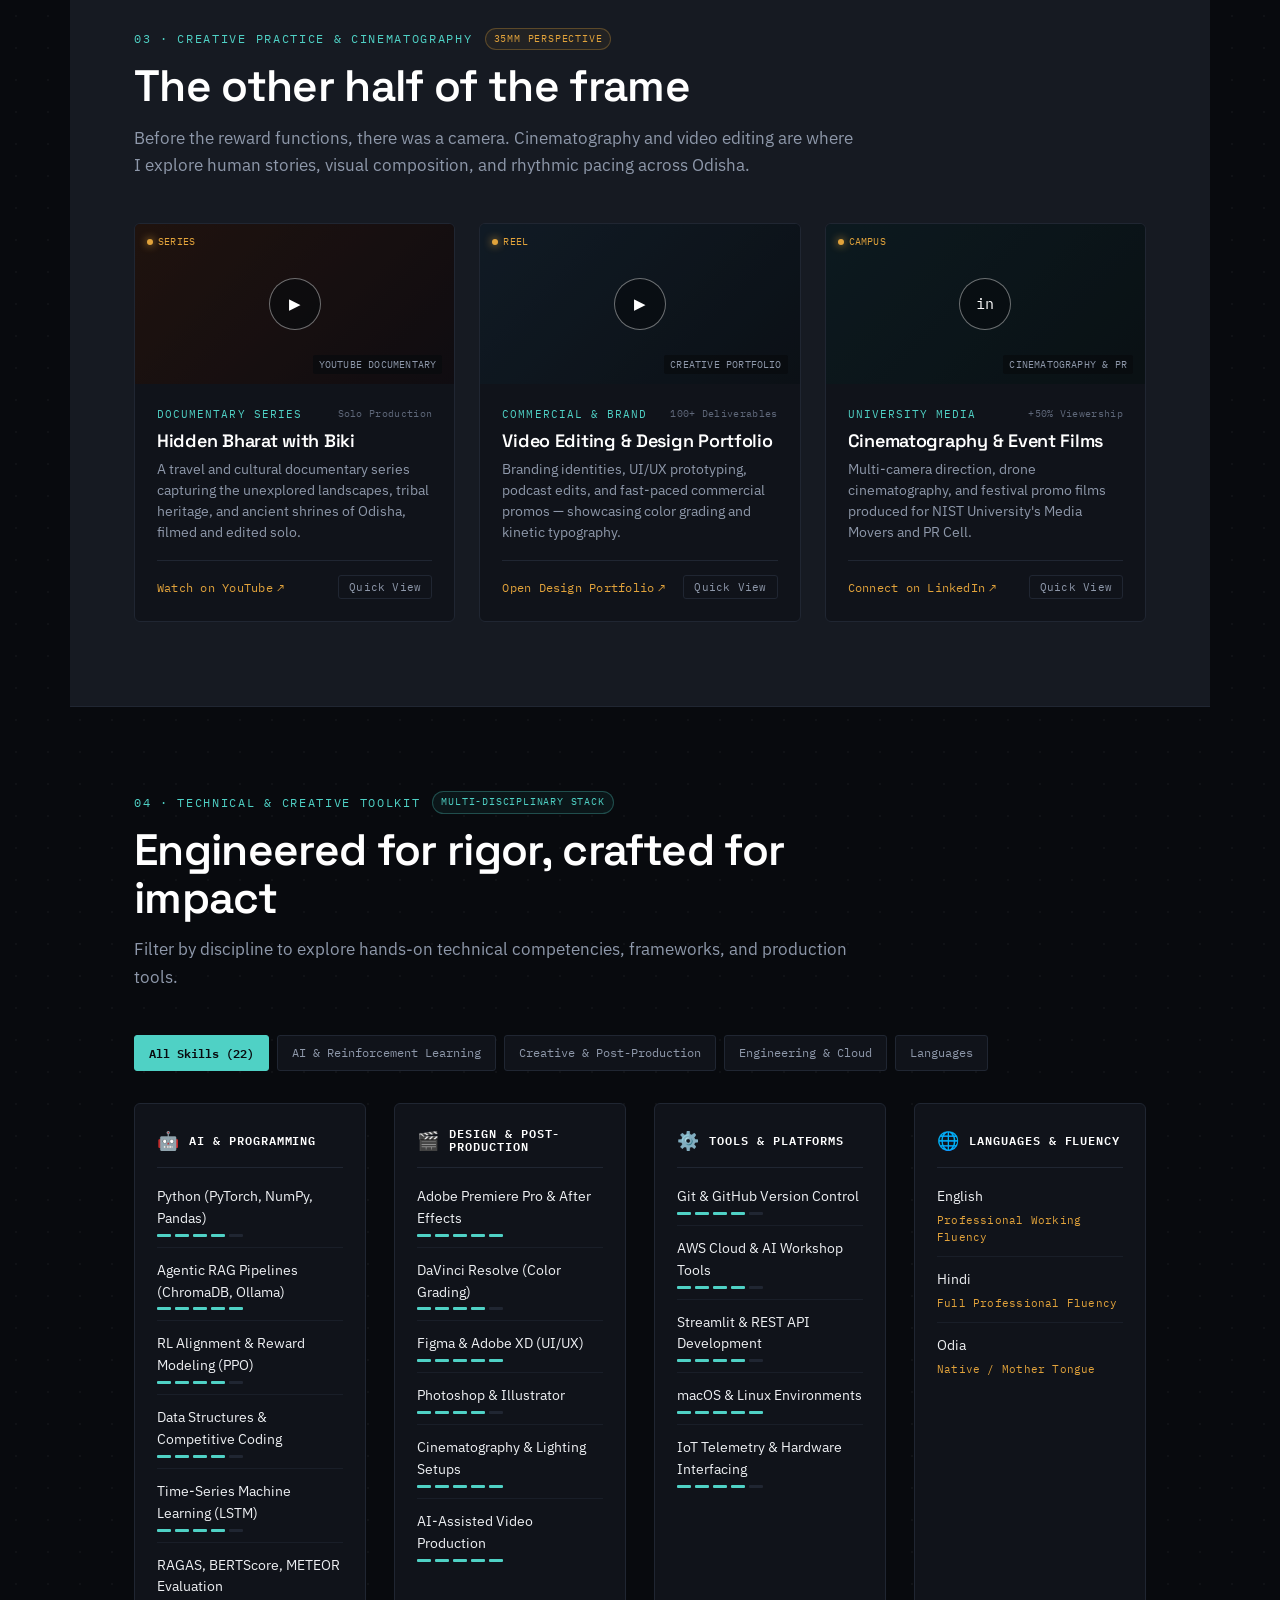
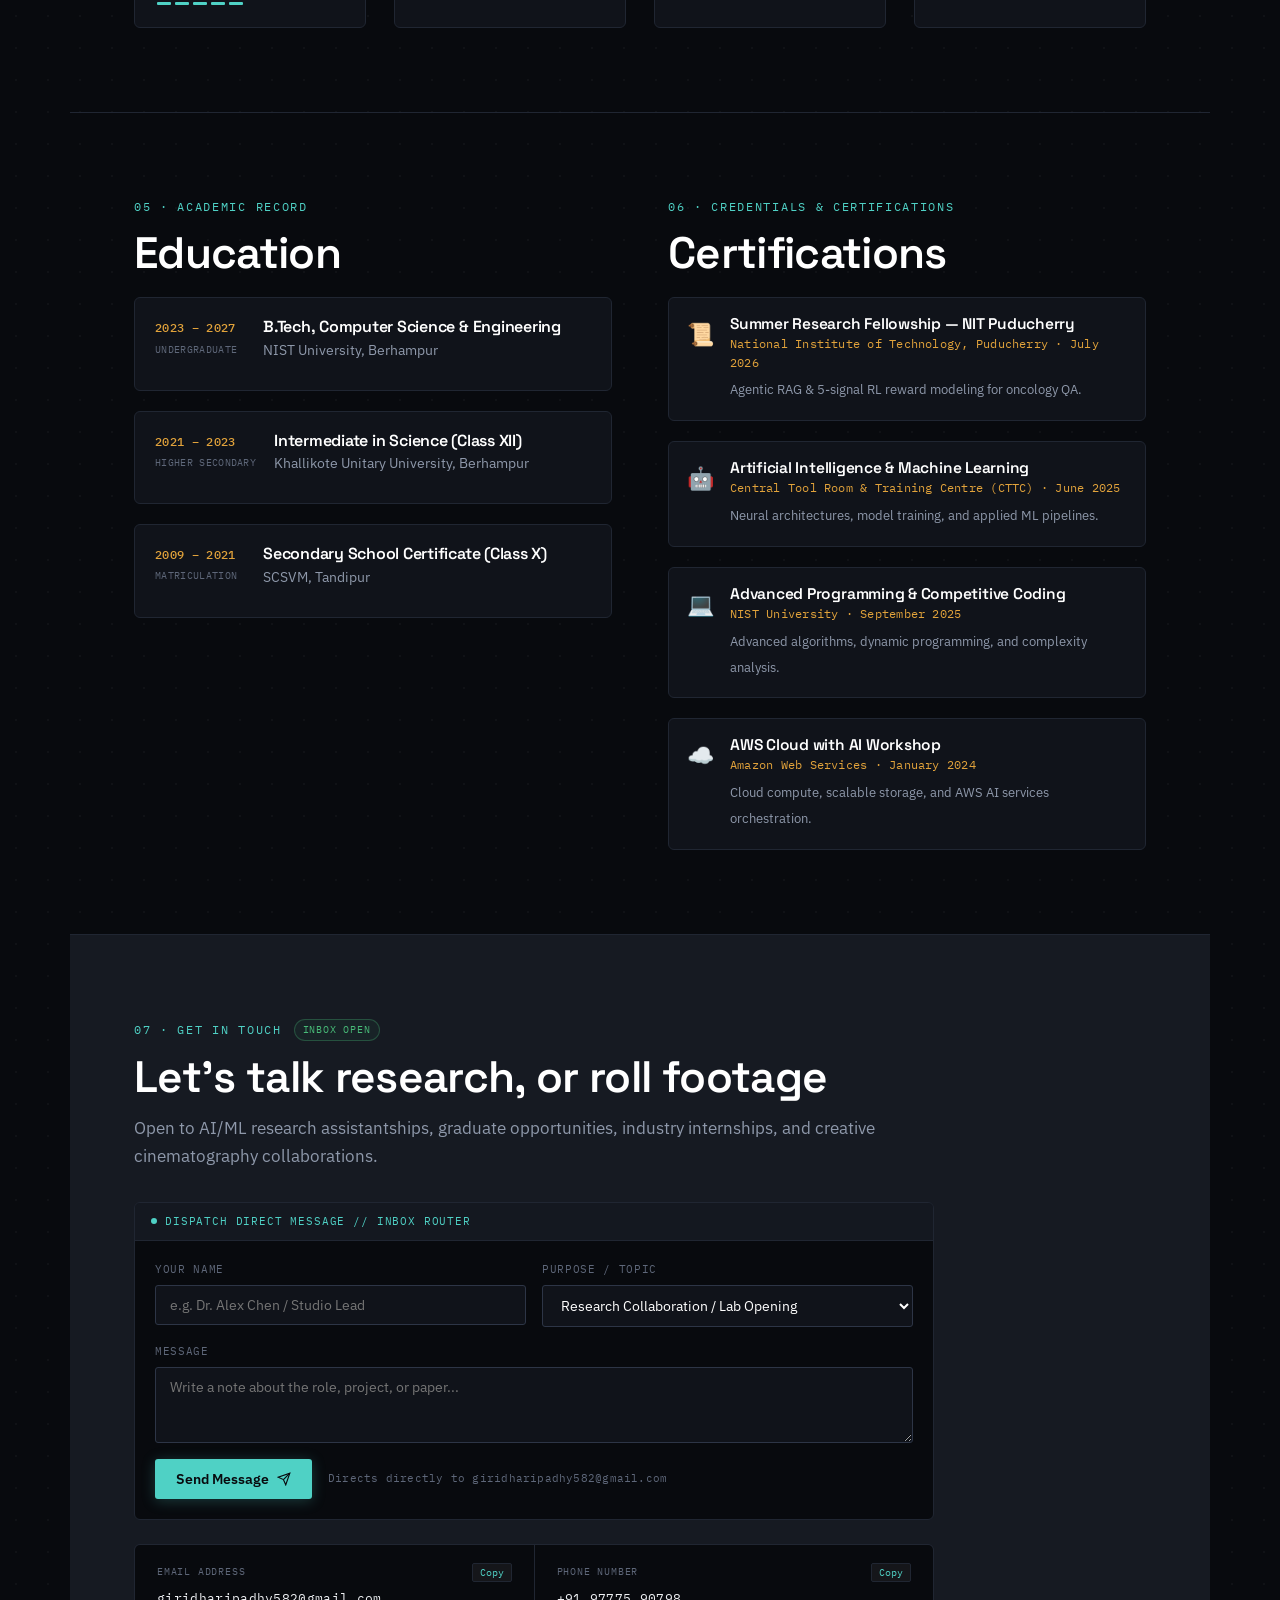
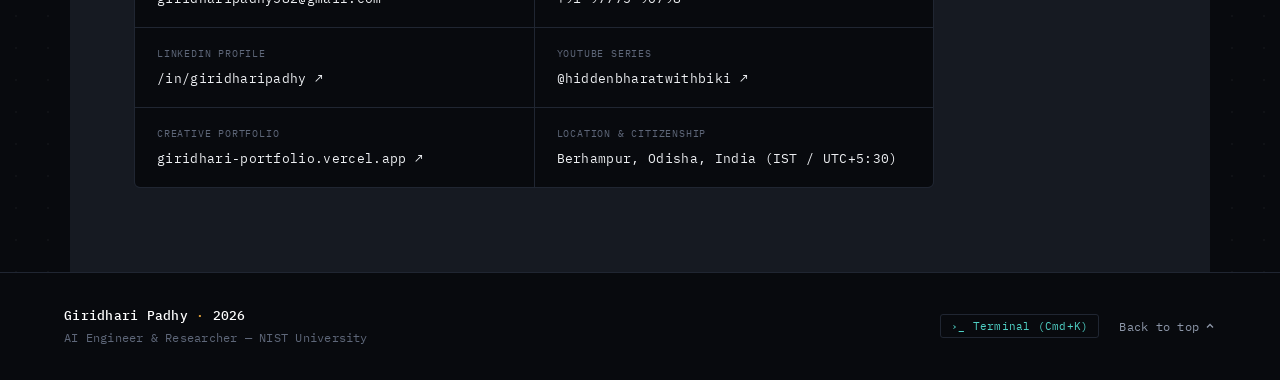
==== commit 0880b213: "Update index.html" ====
--- a/index.html
+++ b/index.html
@@ -767,7 +767,7 @@
           <li class="edu-card">
             <div class="edu-year-box mono">
               <span class="edu-year">2023 – 2027</span>
-              <span class="edu-status-tag">Undergrad</span>
+              <span class="edu-status-tag">Undergraduate</span>
             </div>
             <div class="edu-content">
               <h3>B.Tech, Computer Science &amp; Engineering</h3>
@@ -779,7 +779,7 @@
           <li class="edu-card">
             <div class="edu-year-box mono">
               <span class="edu-year">2021 – 2023</span>
-              <span class="edu-status-tag">Higher Sec</span>
+              <span class="edu-status-tag">Higher Secondary</span>
             </div>
             <div class="edu-content">
               <h3>Intermediate in Science (Class XII)</h3>
@@ -791,7 +791,7 @@
           <li class="edu-card">
             <div class="edu-year-box mono">
               <span class="edu-year">2009 – 2021</span>
-              <span class="edu-status-tag">Matric</span>
+              <span class="edu-status-tag">Matriculation</span>
             </div>
             <div class="edu-content">
               <h3>Secondary School Certificate (Class X)</h3>
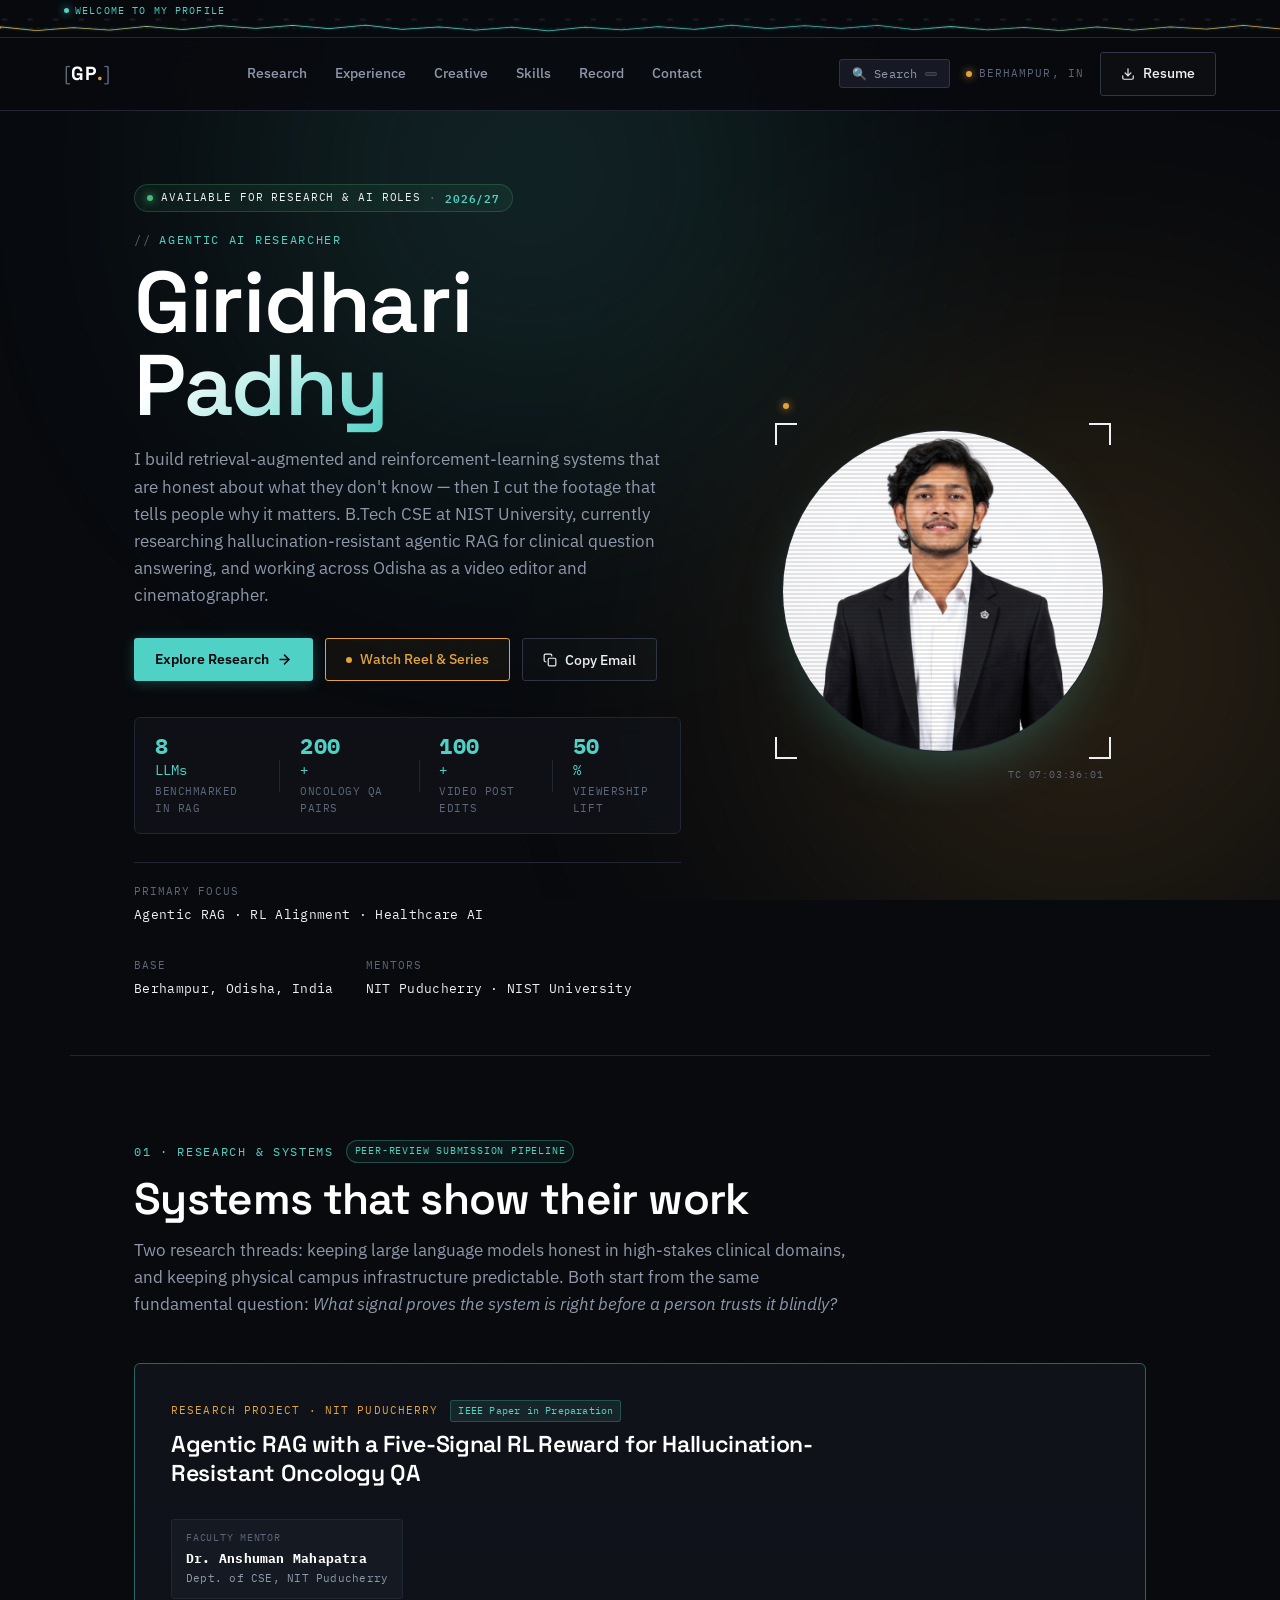
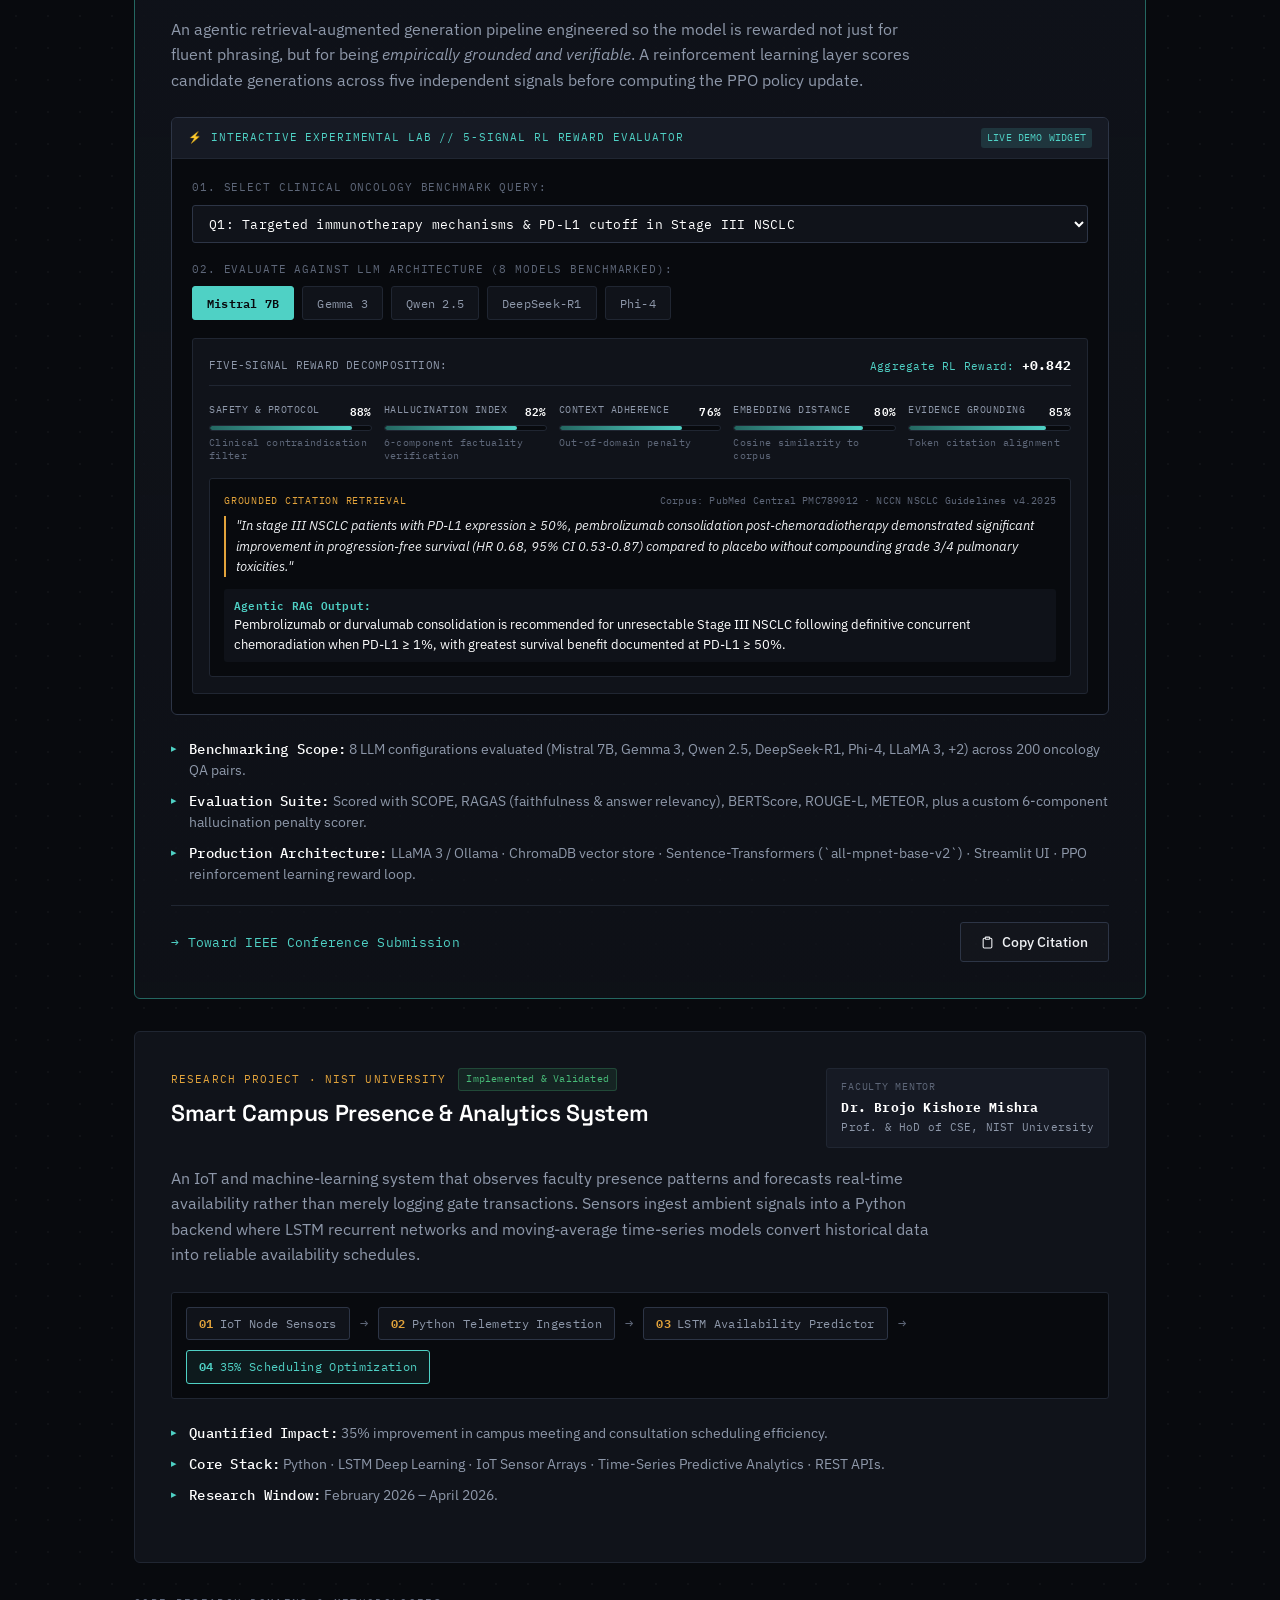
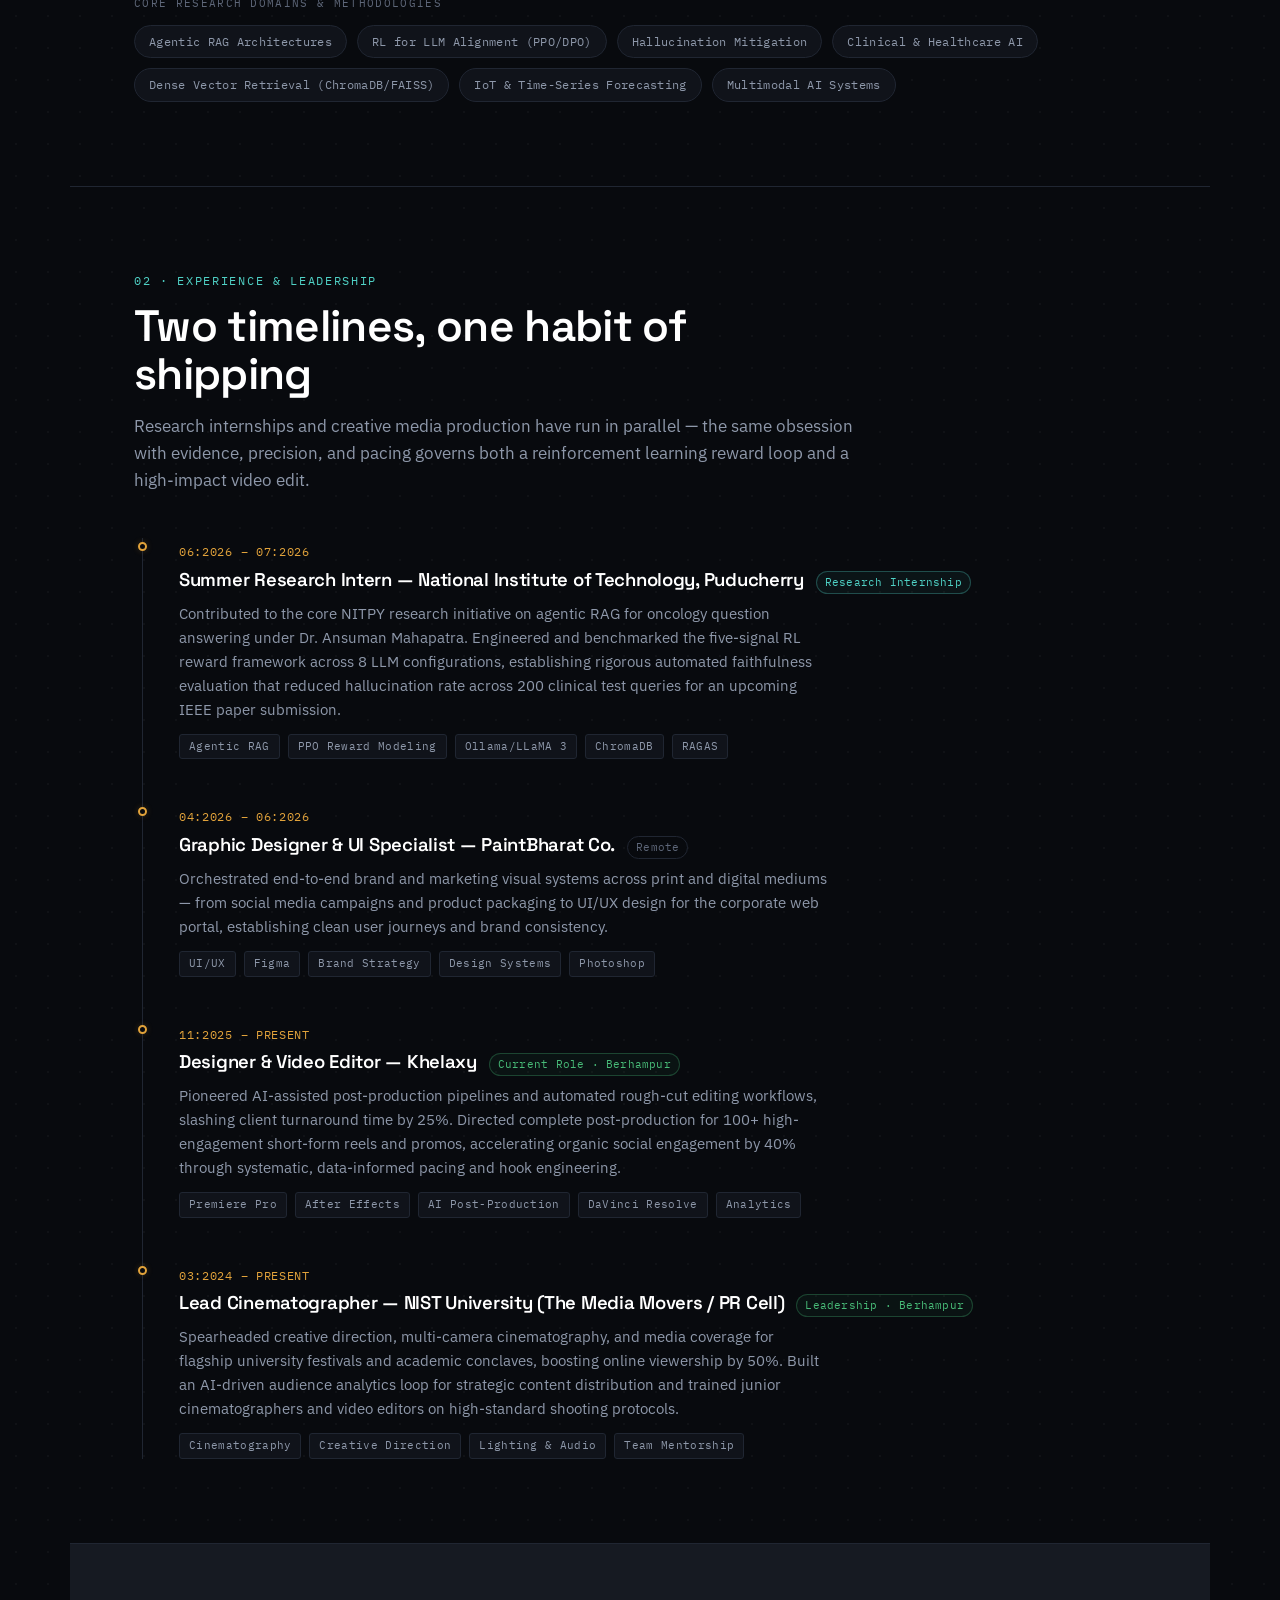
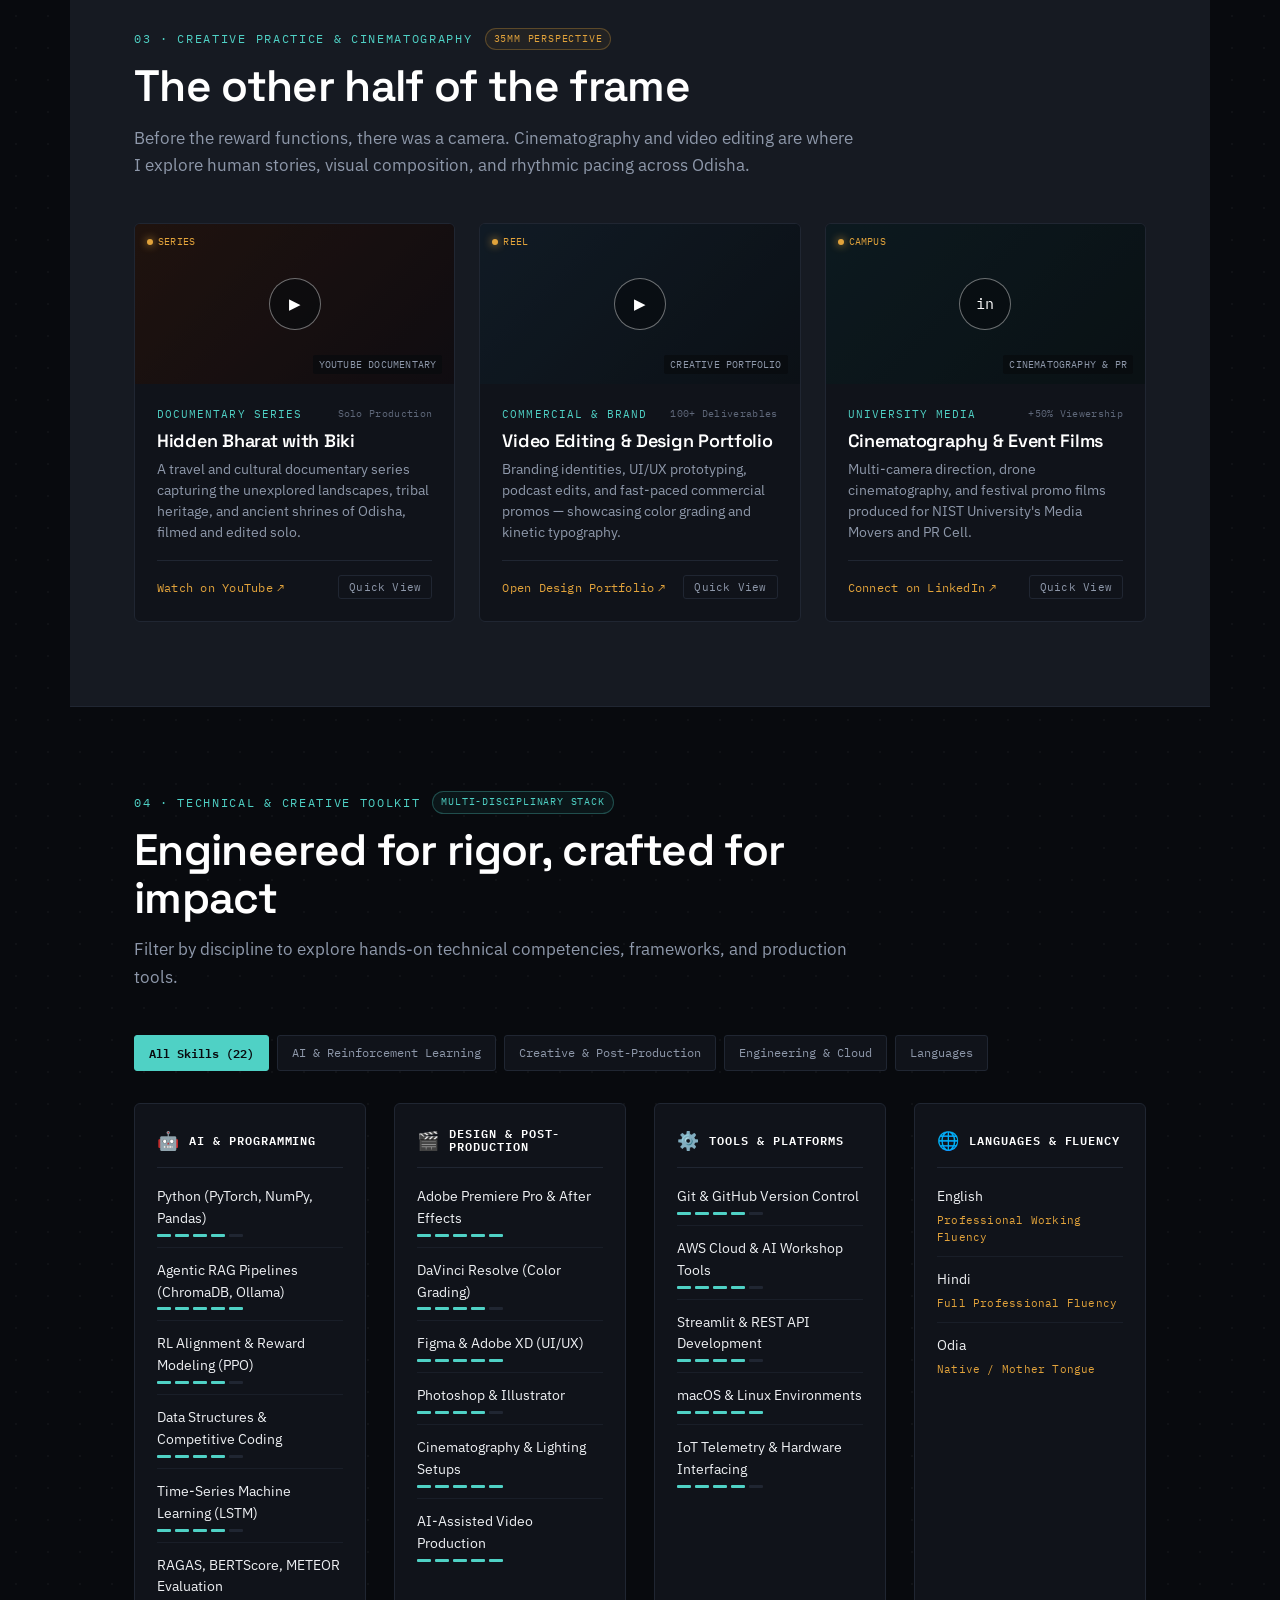
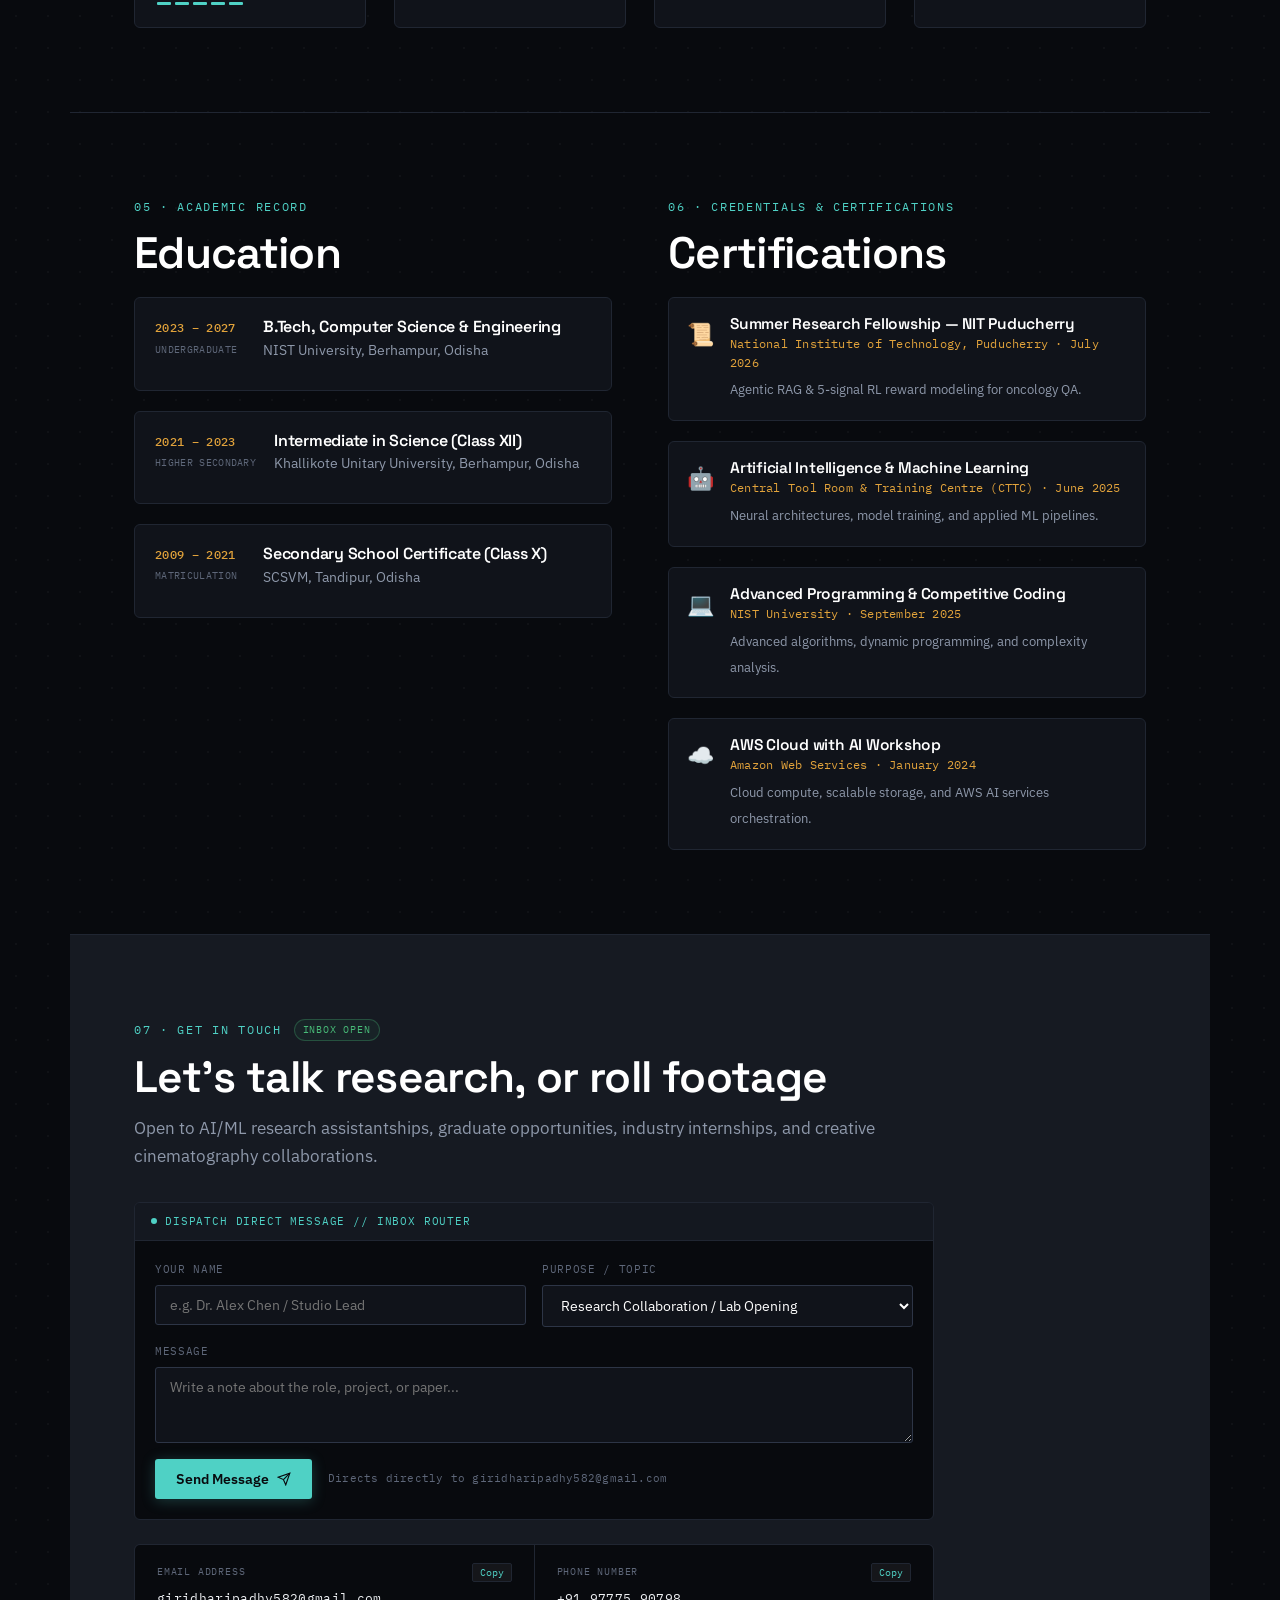
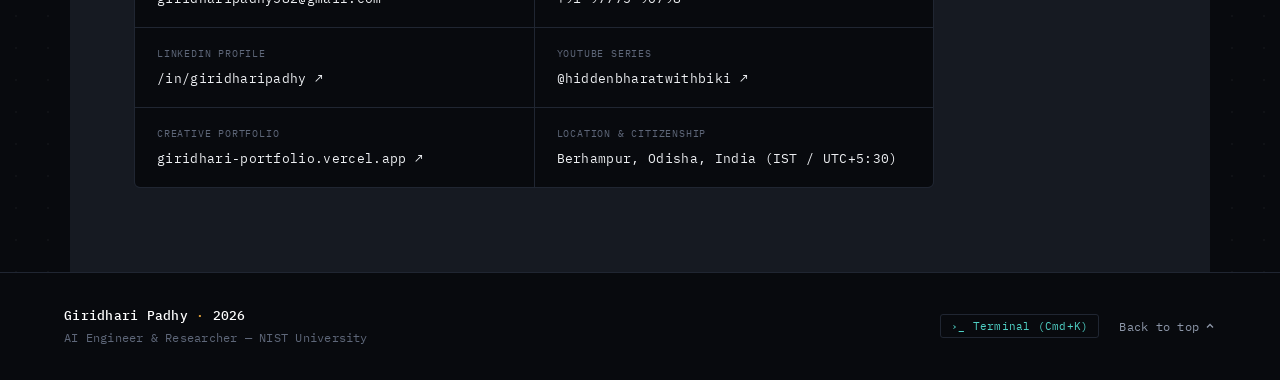
==== commit b09578c4: "Add location to educational institution names Updated educational institution names to include locat" ====
--- a/index.html
+++ b/index.html
@@ -771,7 +771,7 @@
             </div>
             <div class="edu-content">
               <h3>B.Tech, Computer Science &amp; Engineering</h3>
-              <p class="edu-inst">NIST University, Berhampur</p>
+              <p class="edu-inst">NIST University, Berhampur, Odisha</p>
               
             </div>
           </li>
@@ -783,7 +783,7 @@
             </div>
             <div class="edu-content">
               <h3>Intermediate in Science (Class XII)</h3>
-              <p class="edu-inst">Khallikote Unitary University, Berhampur</p>
+              <p class="edu-inst">Khallikote Unitary University, Berhampur, Odisha</p>
 
             </div>
           </li>
@@ -795,7 +795,7 @@
             </div>
             <div class="edu-content">
               <h3>Secondary School Certificate (Class X)</h3>
-              <p class="edu-inst">SCSVM, Tandipur</p>
+              <p class="edu-inst">SCSVM, Tandipur, Odisha</p>
 
             </div>
           </li>
